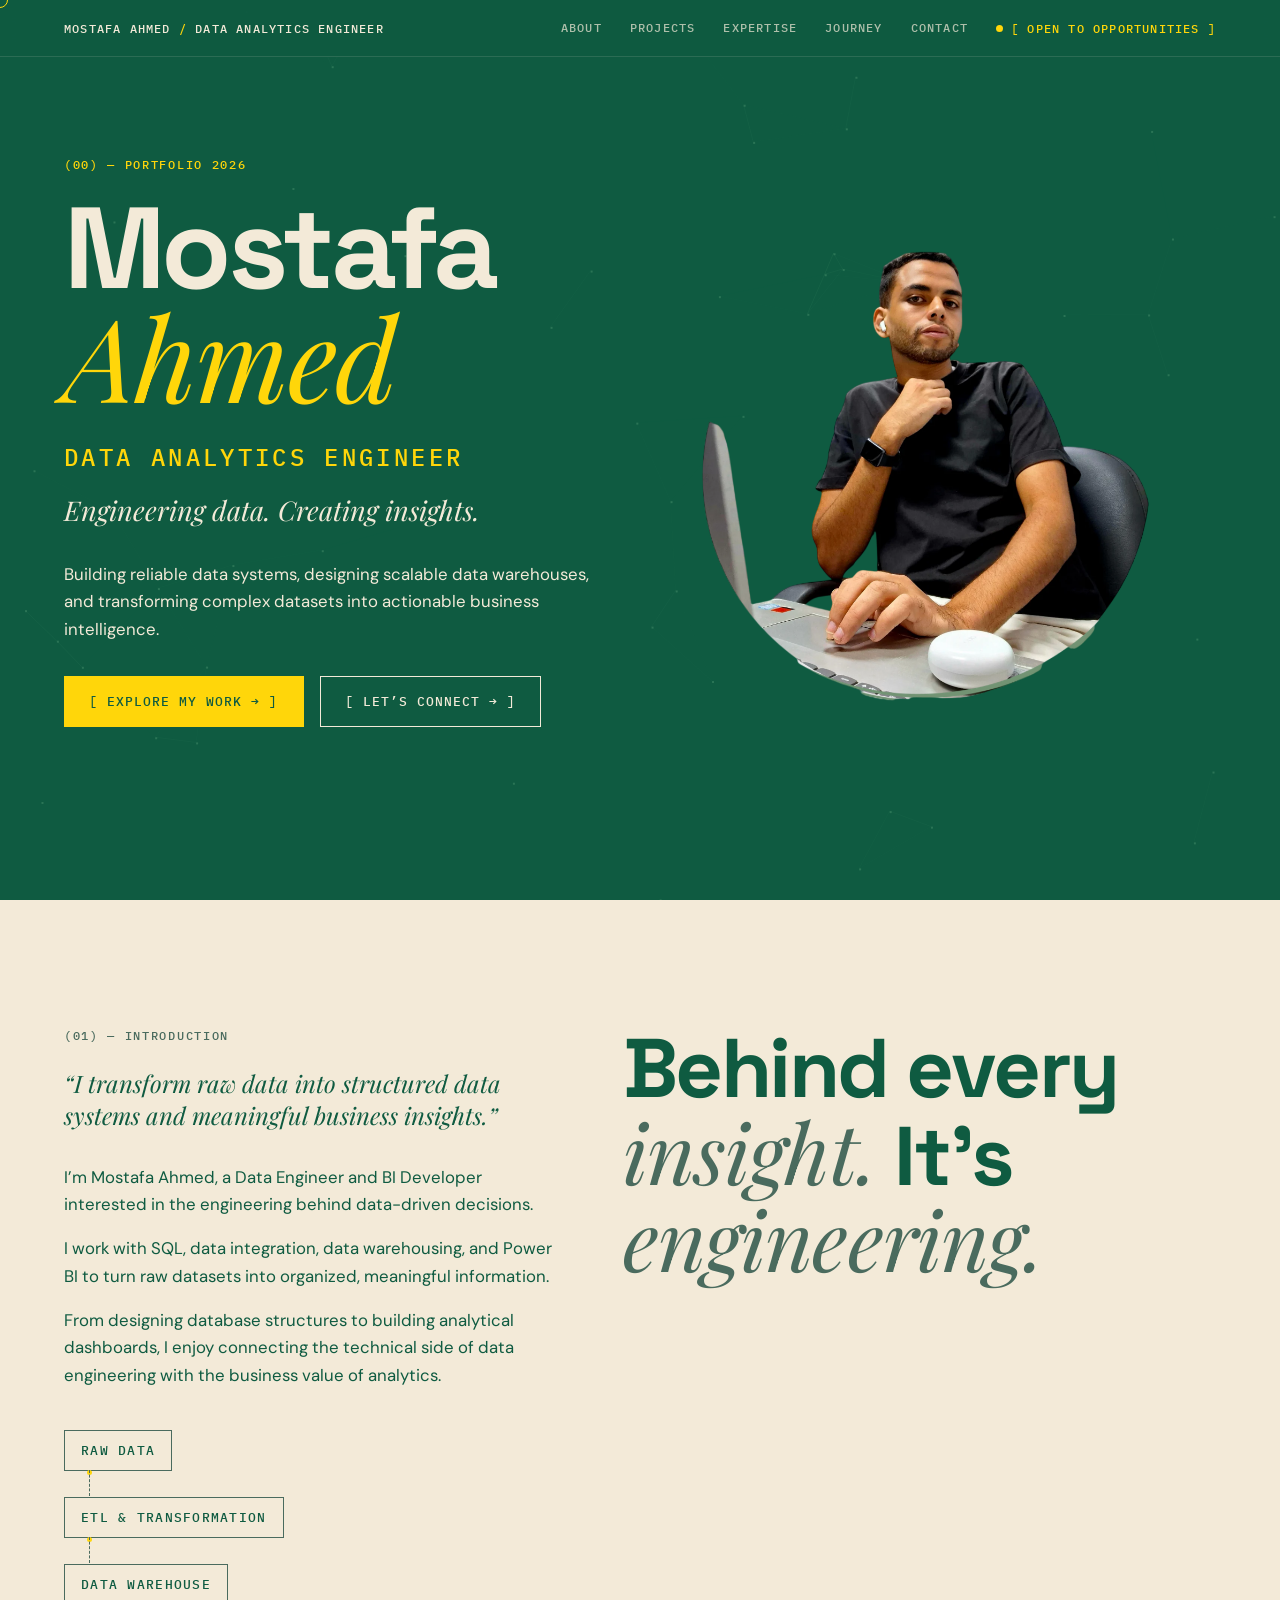
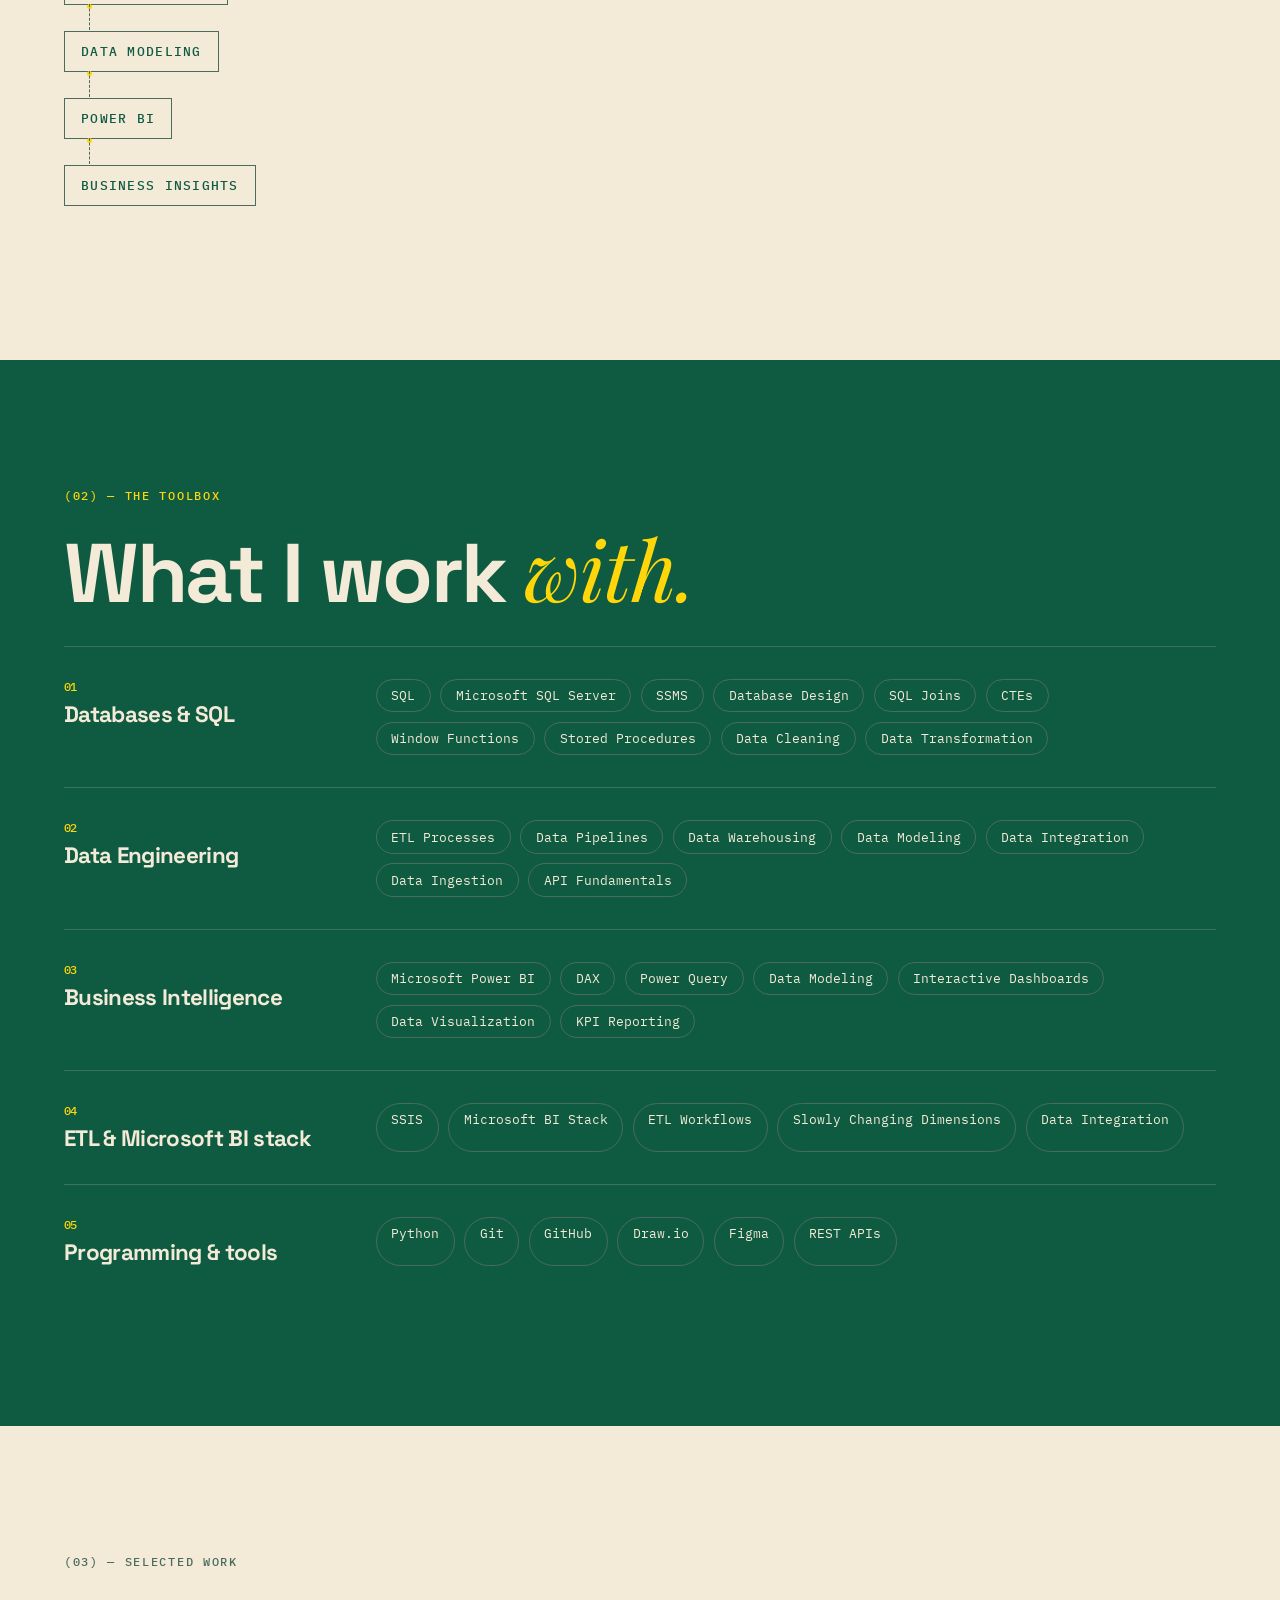
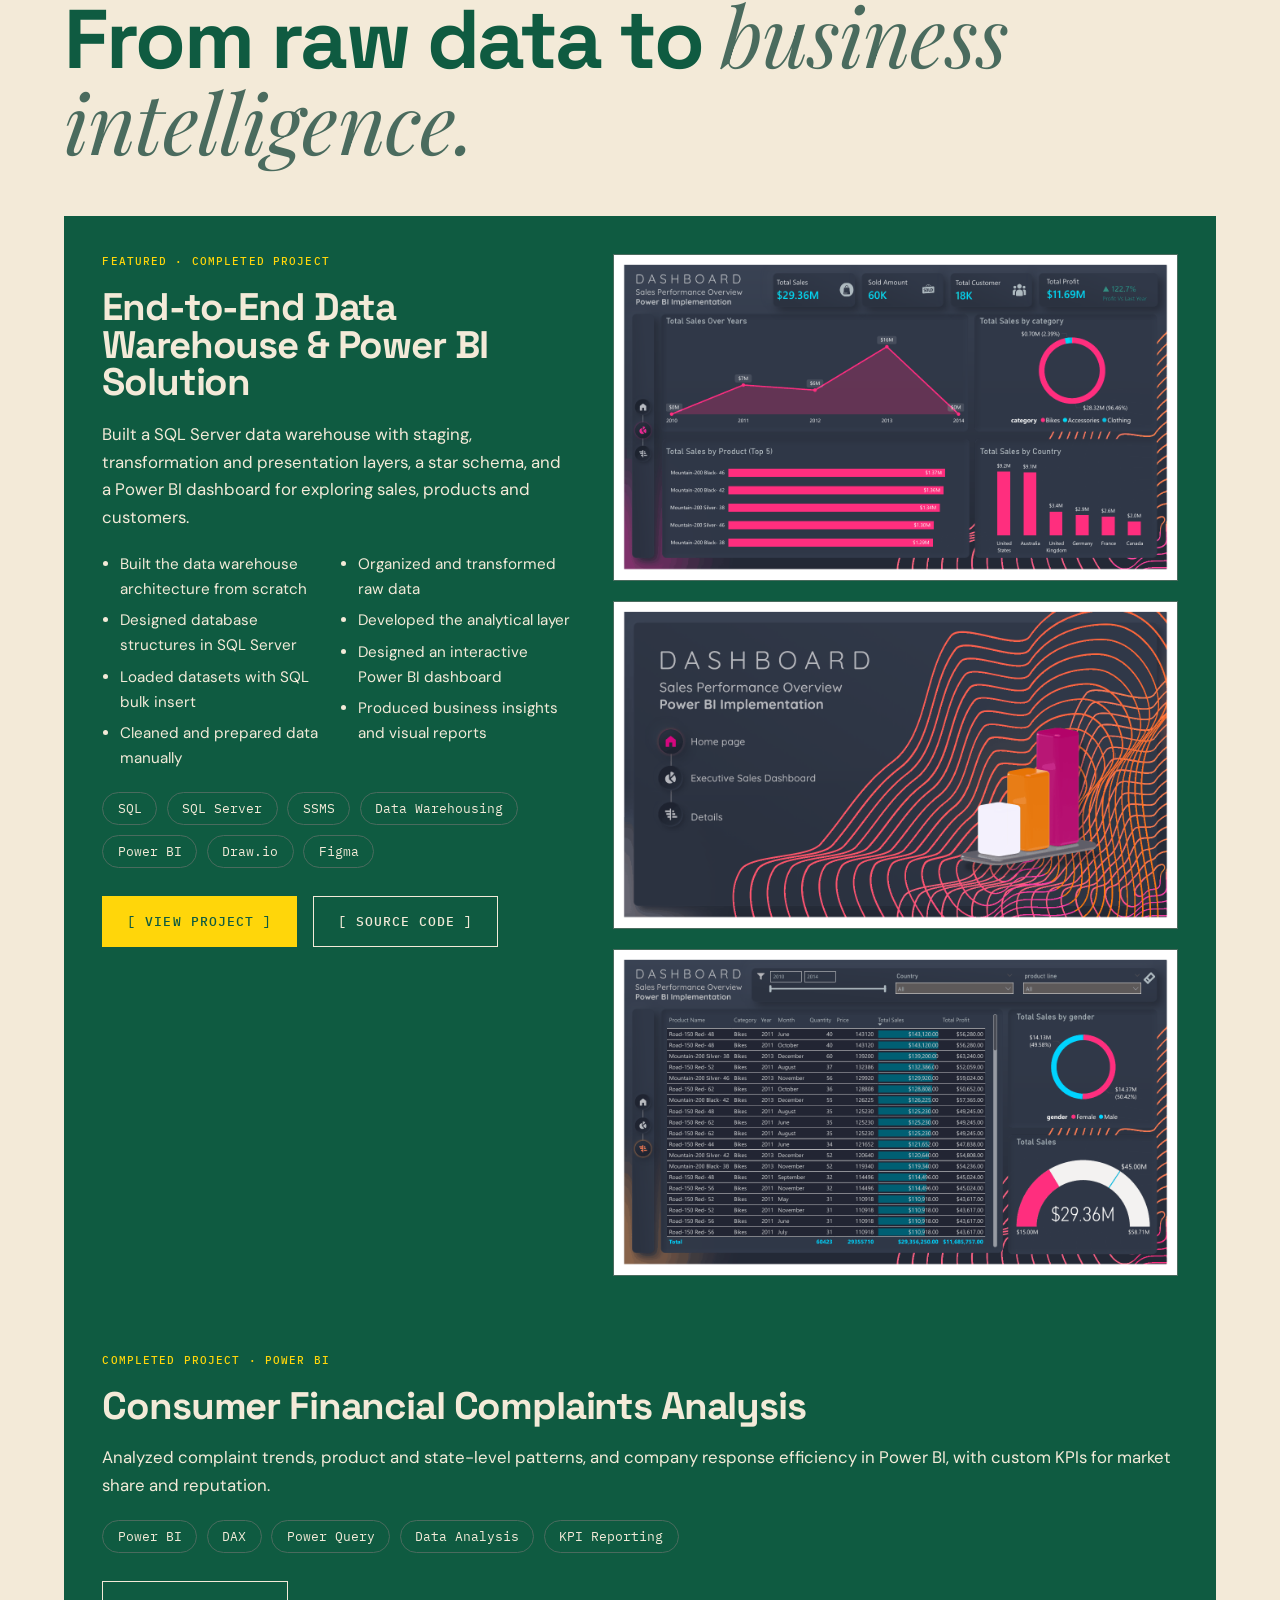
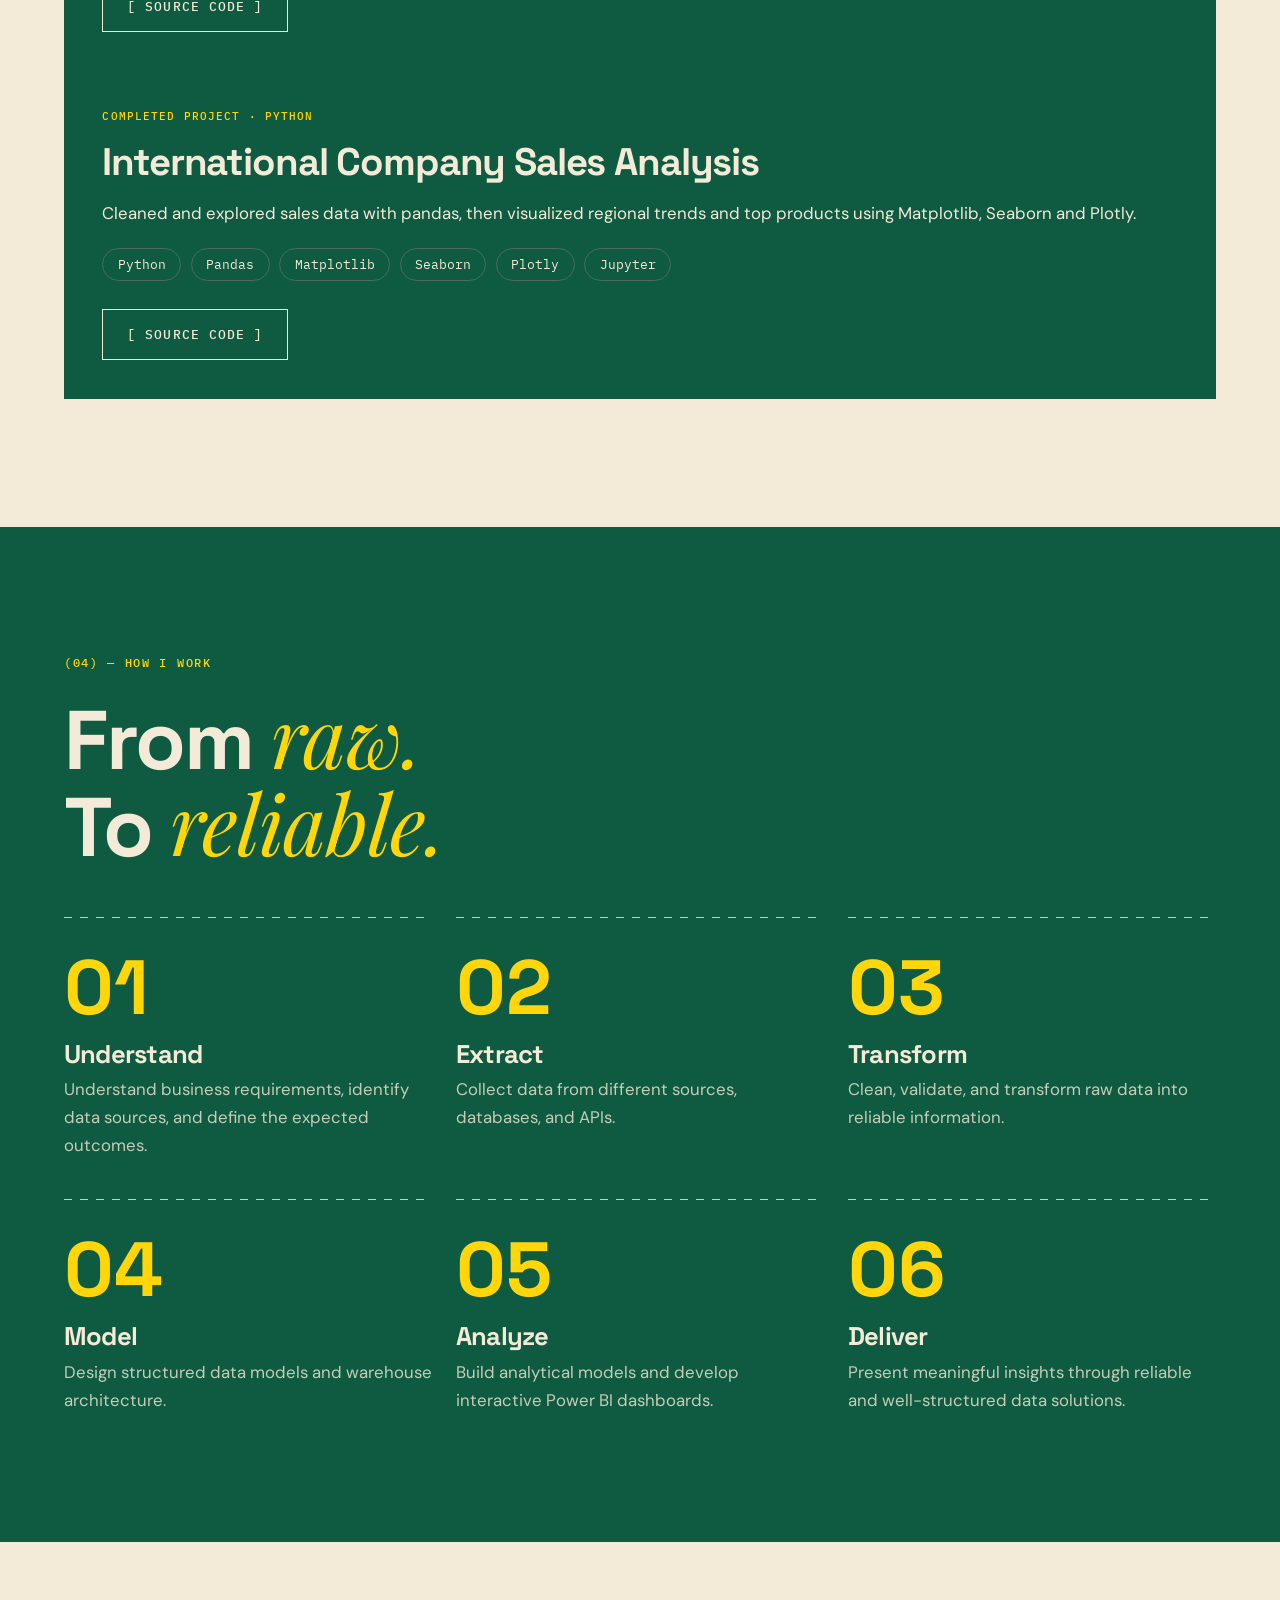
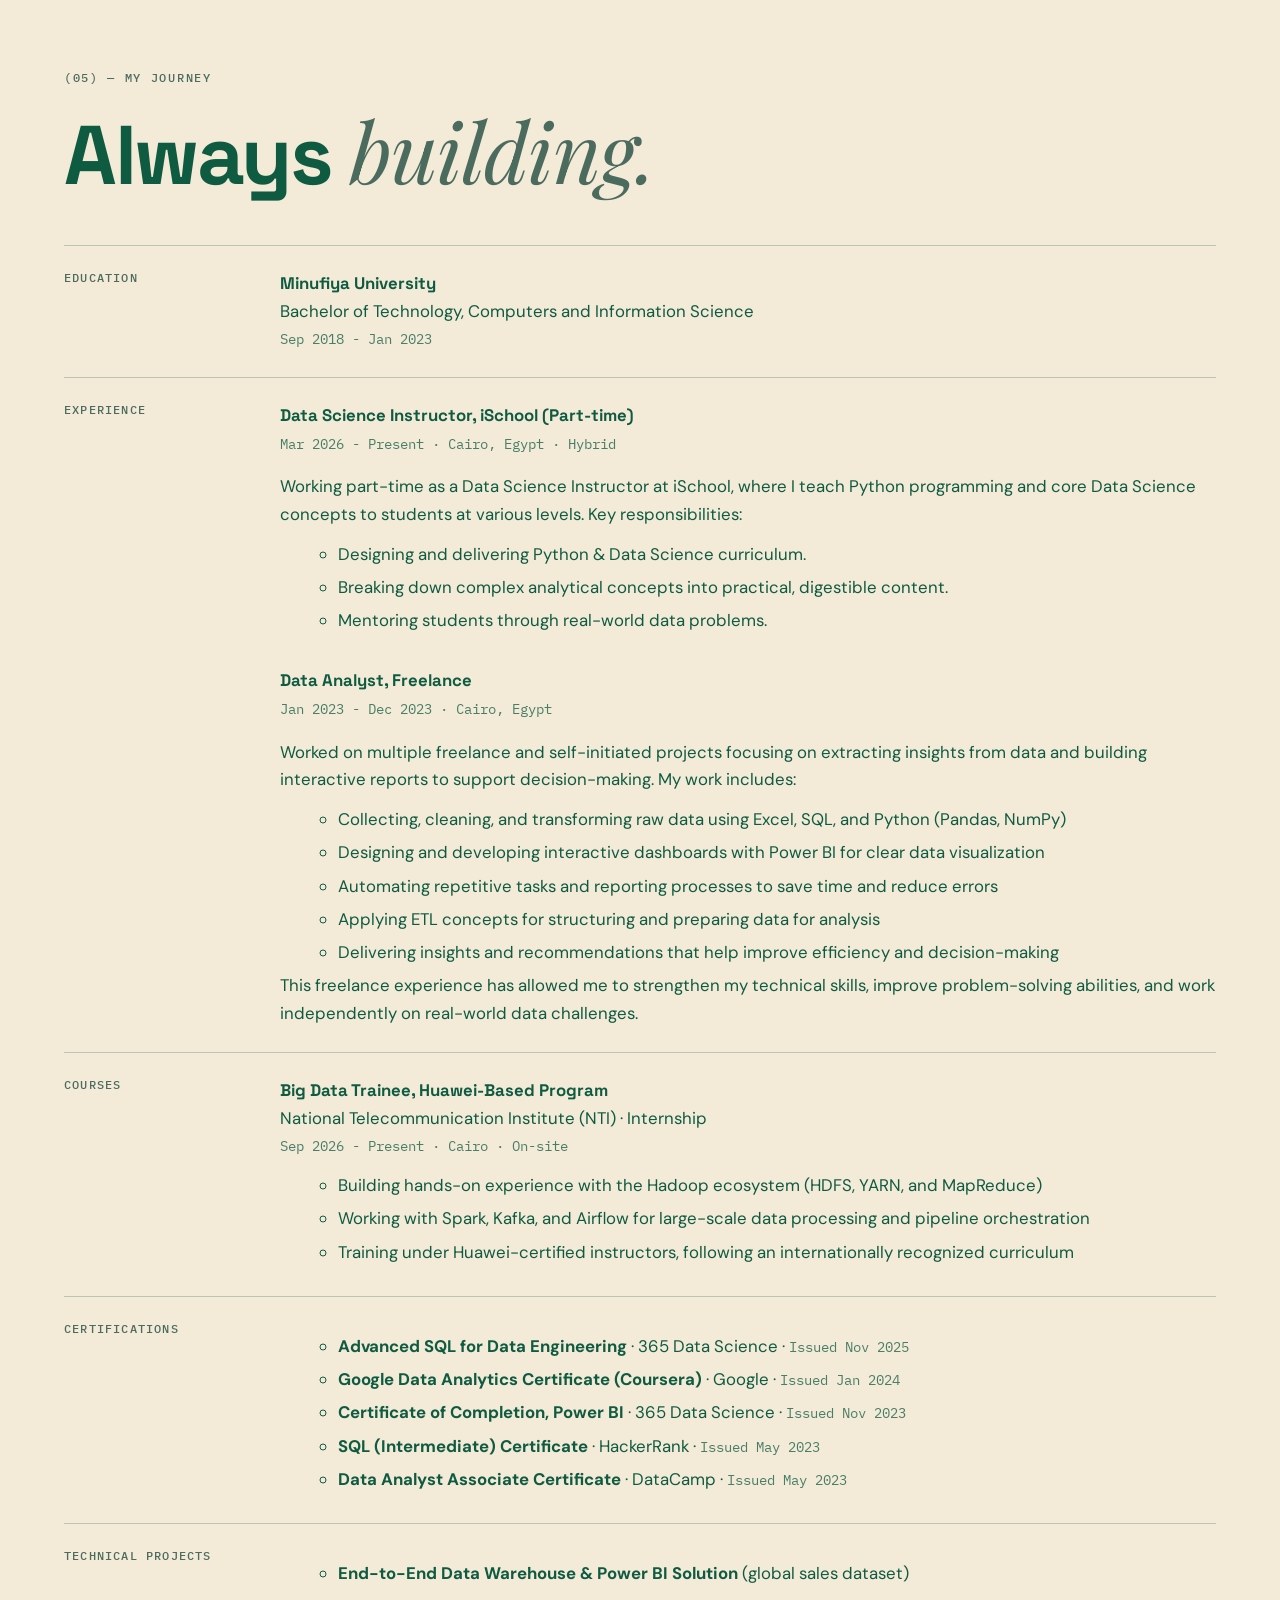
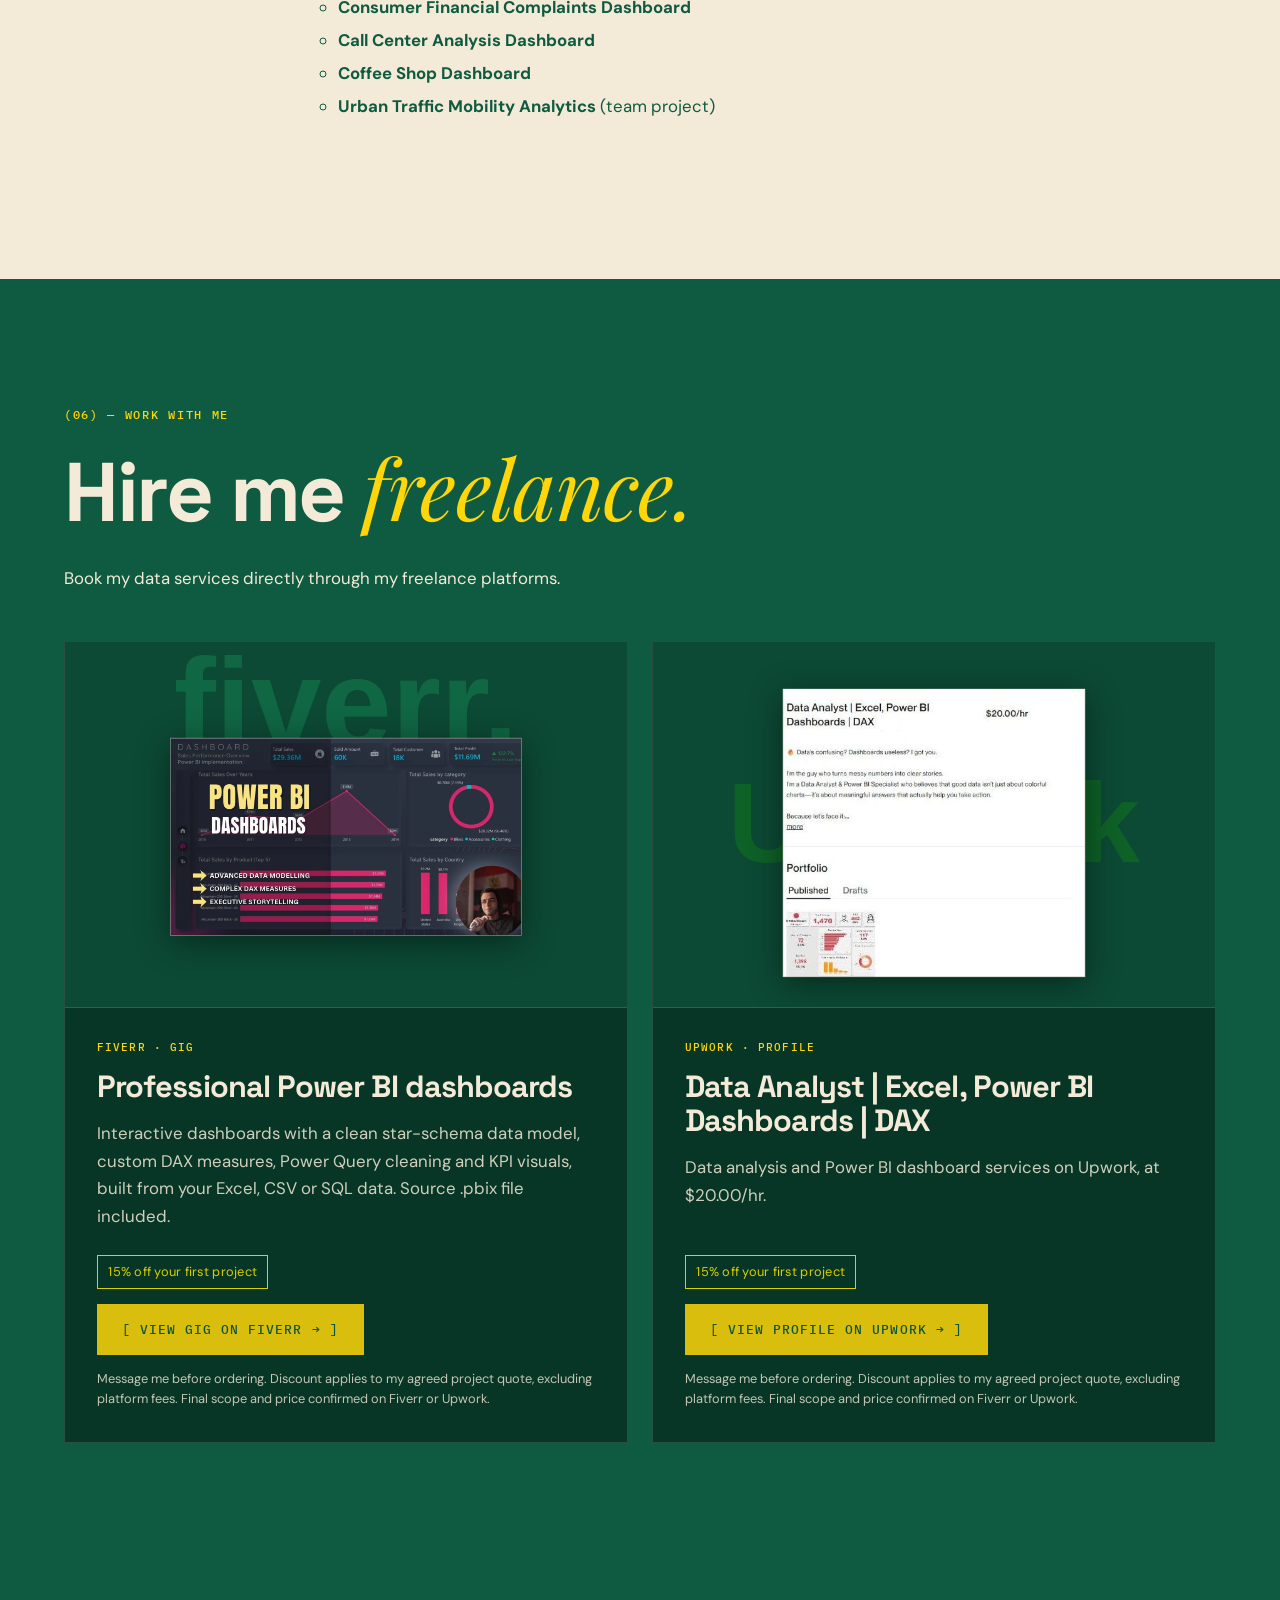
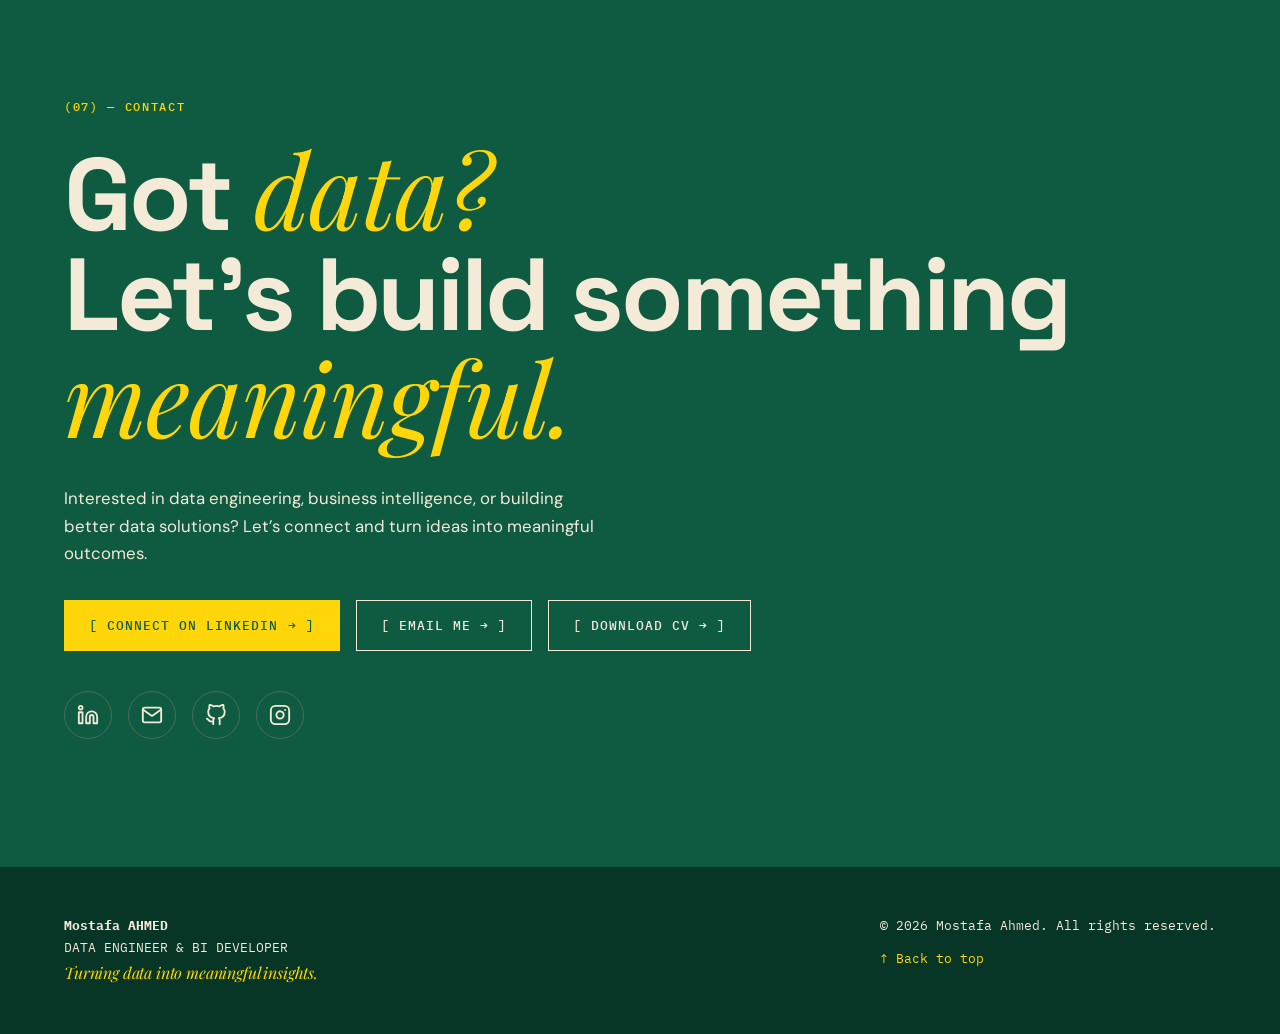
==== index.html @ a5cccf55 "Add approved first-project discount badges and terms Added offer badges and terms for Fiverr and Upw" ====
<!DOCTYPE html>
<html lang="en">
<head>
<meta charset="utf-8">
<meta name="viewport" content="width=device-width,initial-scale=1">
<title>Mostafa Ahmed — Data Engineer &amp; BI Developer</title>
<meta name="description" content="Portfolio of Mostafa Ahmed, Data Engineer and BI Developer: SQL Server, ETL, data warehousing and Power BI.">
<meta property="og:title" content="Mostafa Ahmed — Data Engineer &amp; BI Developer">
<meta property="og:description" content="Engineering data. Creating insights.">
<meta property="og:type" content="website">
<meta name="theme-color" content="#0F5B41">
<link rel="icon" href="data:image/svg+xml,%3Csvg xmlns='http://www.w3.org/2000/svg' viewBox='0 0 32 32'%3E%3Crect width='32' height='32' rx='6' fill='%230F5B41'/%3E%3Ctext x='16' y='23' font-size='20' text-anchor='middle' fill='%23FFD60A' font-family='sans-serif' font-weight='700'%3EM%3C/text%3E%3C/svg%3E">
<link rel="preconnect" href="https://fonts.googleapis.com"><link rel="preconnect" href="https://fonts.gstatic.com" crossorigin>
<link href="https://fonts.googleapis.com/css2?family=DM+Sans:wght@400;500&family=IBM+Plex+Mono:wght@400;500&family=Playfair+Display:ital@1&family=Space+Grotesk:wght@500;700&display=swap" rel="stylesheet">
<script>document.documentElement.classList.add('js')</script>
<link rel="stylesheet" href="css/style.css?v=5">
<link rel="stylesheet" href="css/responsive.css?v=4">
<style id="freelance-offer-styles">
.wbody .woffer{margin-top:auto;display:flex;flex-direction:column;align-items:flex-start;gap:.9rem;padding-top:.5rem}
.wbody .offer-badge{display:inline-block;border:1px solid var(--yellow,#d9ce00);color:var(--yellow,#d9ce00);padding:.45rem .65rem;font-size:.8rem;line-height:1.4;letter-spacing:.02em;opacity:1}
.wbody .woffer .cta{margin:0;padding:0;width:100%}
.wbody .offer-terms{font-size:.8rem;line-height:1.6;margin:0;opacity:.8}
</style>
</head>
<body>
<div id="loader" aria-hidden="true">M/A</div><div id="cur" aria-hidden="true"></div>
<header class="top">
<a class="brand" href="#hero">Mostafa Ahmed <i>/</i> Data Analytics Engineer</a>
<button id="menu" aria-expanded="false" aria-controls="nav">Menu</button>
<nav id="nav" aria-label="Main">
<a href="#about">About</a><a href="#projects">Projects</a><a href="#expertise">Expertise</a><a href="#journey">Journey</a><a href="#contact">Contact</a>
<span class="status"><b></b>[ Open to opportunities ]</span>
</nav>
</header>
<main>

<section id="hero" class="dark hero">
<canvas id="bg" aria-hidden="true"></canvas>
<div>
<span class="label">(00) — Portfolio 2026</span>
<h1><span class="l">Mostafa</span><span class="l"><em>Ahmed</em></span></h1>
<p class="role l">Data Analytics Engineer</p>
<p class="tag l">Engineering data. Creating insights.</p>
<p class="sub l">Building reliable data systems, designing scalable data warehouses, and transforming complex datasets into actionable business intelligence.</p>
<p class="cta l"><a class="btn" href="#projects">[ Explore my work → ]</a><a class="btn ghost" href="#contact">[ Let’s connect → ]</a></p>
</div>
<figure class="viz portrait"><img src="assets/Test-Photoroom.png" alt="Portrait of Mostafa Ahmed seated at his laptop, inside a green badge frame" width="1000" height="1000" fetchpriority="high"></figure>
</section>

<section id="about" class="light">
<div class="grid2">
<div class="rv">
<span class="label">(01) — Introduction</span>
<p class="lead">“I transform raw data into structured data systems and meaningful business insights.”</p>
<p>I’m Mostafa Ahmed, a Data Engineer and BI Developer interested in the engineering behind data-driven decisions.</p>
<p>I work with SQL, data integration, data warehousing, and Power BI to turn raw datasets into organized, meaningful information.</p>
<p>From designing database structures to building analytical dashboards, I enjoy connecting the technical side of data engineering with the business value of analytics.</p>
<ol class="life" aria-label="Data lifecycle"><li>Raw data</li><li>ETL &amp; transformation</li><li>Data warehouse</li><li>Data modeling</li><li>Power BI</li><li>Business insights</li></ol>
</div>
<h2 class="rv">Behind every <em>insight.</em> It’s <em>engineering.</em></h2>
</div>
</section>

<section id="expertise" class="dark">
<span class="label">(02) — The toolbox</span>
<h2 class="rv">What I work <em>with.</em></h2>
<div class="cat rv"><h3><span>01</span>Databases &amp; SQL</h3><ul class="tags"><li>SQL</li><li>Microsoft SQL Server</li><li>SSMS</li><li>Database Design</li><li>SQL Joins</li><li>CTEs</li><li>Window Functions</li><li>Stored Procedures</li><li>Data Cleaning</li><li>Data Transformation</li></ul></div>
<div class="cat rv"><h3><span>02</span>Data Engineering</h3><ul class="tags"><li>ETL Processes</li><li>Data Pipelines</li><li>Data Warehousing</li><li>Data Modeling</li><li>Data Integration</li><li>Data Ingestion</li><li>API Fundamentals</li></ul></div>
<div class="cat rv"><h3><span>03</span>Business Intelligence</h3><ul class="tags"><li>Microsoft Power BI</li><li>DAX</li><li>Power Query</li><li>Data Modeling</li><li>Interactive Dashboards</li><li>Data Visualization</li><li>KPI Reporting</li></ul></div>
<div class="cat rv"><h3><span>04</span>ETL &amp; Microsoft BI stack</h3><ul class="tags"><li>SSIS</li><li>Microsoft BI Stack</li><li>ETL Workflows</li><li>Slowly Changing Dimensions</li><li>Data Integration</li></ul></div>
<div class="cat rv"><h3><span>05</span>Programming &amp; tools</h3><ul class="tags"><li>Python</li><li>Git</li><li>GitHub</li><li>Draw.io</li><li>Figma</li><li>REST APIs</li></ul></div>
</section>

<section id="projects" class="sage">
<span class="label">(03) — Selected work</span>
<h2 class="rv">From raw data to <em>business intelligence.</em></h2>
<div class="pgrid">
<article class="card feat rv">
<div>
<span class="chip">Featured · Completed project</span>
<h3>End-to-End Data Warehouse &amp; Power BI Solution</h3>
<p>Built a SQL Server data warehouse with staging, transformation and presentation layers, a star schema, and a Power BI dashboard for exploring sales, products and customers.</p>
<ul class="hl"><li>Built the data warehouse architecture from scratch</li><li>Designed database structures in SQL Server</li><li>Loaded datasets with SQL bulk insert</li><li>Cleaned and prepared data manually</li><li>Organized and transformed raw data</li><li>Developed the analytical layer</li><li>Designed an interactive Power BI dashboard</li><li>Produced business insights and visual reports</li></ul>
<ul class="tags"><li>SQL</li><li>SQL Server</li><li>SSMS</li><li>Data Warehousing</li><li>Power BI</li><li>Draw.io</li><li>Figma</li></ul>
<p class="cta"><a class="btn" href="https://github.com/mostafaahmed-20/sql-data-warehouse-project/raw/main/Power%20Bi%20Dashboard/Sales_Performance_Dashboard.pdf" target="_blank" rel="noopener">[ View project ]</a><a class="btn ghost" href="https://github.com/mostafaahmed-20/sql-data-warehouse-project" target="_blank" rel="noopener">[ Source code ]</a></p>
</div>
<div class="mosaic">
<img class="shot wide" src="assets/images/sales-dashboard-executive.svg" alt="Executive sales dashboard in Power BI">
<img class="shot" src="assets/images/sales-dashboard-home.svg" alt="Dashboard home page">
<img class="shot" src="assets/images/sales-dashboard-details.svg" alt="Product-level details view with year, country and product-line filters">
</div>
</div>
</article>
<article class="card p2 rv">
<span class="chip">Completed project · Power BI</span>
<h3>Consumer Financial Complaints Analysis</h3>
<p>Analyzed complaint trends, product and state-level patterns, and company response efficiency in Power BI, with custom KPIs for market share and reputation.</p>
<ul class="tags"><li>Power BI</li><li>DAX</li><li>Power Query</li><li>Data Analysis</li><li>KPI Reporting</li></ul>
<p class="cta"><a class="btn ghost" href="https://github.com/mostafaahmed-20/Consumer_Financial_Complaints_Dashboard" target="_blank" rel="noopener">[ Source code ]</a></p>
</article>
<article class="card p3 rv">
<span class="chip">Completed project · Python</span>
<h3>International Company Sales Analysis</h3>
<p>Cleaned and explored sales data with pandas, then visualized regional trends and top products using Matplotlib, Seaborn and Plotly.</p>
<ul class="tags"><li>Python</li><li>Pandas</li><li>Matplotlib</li><li>Seaborn</li><li>Plotly</li><li>Jupyter</li></ul>
<p class="cta"><a class="btn ghost" href="https://github.com/mostafaahmed-20/International-Company-Sales-Analysis" target="_blank" rel="noopener">[ Source code ]</a></p>
</article>
</div>
</section>

<section id="process" class="dark">
<span class="label">(04) — How I work</span>
<h2 class="rv">From <em>raw.</em><br>To <em>reliable.</em></h2>
<ol class="steps">
<li class="rv"><span class="n">01</span><h3>Understand</h3><p>Understand business requirements, identify data sources, and define the expected outcomes.</p></li>
<li class="rv"><span class="n">02</span><h3>Extract</h3><p>Collect data from different sources, databases, and APIs.</p></li>
<li class="rv"><span class="n">03</span><h3>Transform</h3><p>Clean, validate, and transform raw data into reliable information.</p></li>
<li class="rv"><span class="n">04</span><h3>Model</h3><p>Design structured data models and warehouse architecture.</p></li>
<li class="rv"><span class="n">05</span><h3>Analyze</h3><p>Build analytical models and develop interactive Power BI dashboards.</p></li>
<li class="rv"><span class="n">06</span><h3>Deliver</h3><p>Present meaningful insights through reliable and well-structured data solutions.</p></li>
</ol>
</section>

<section id="journey" class="light">
<span class="label">(05) — My journey</span>
<h2 class="rv">Always <em>building.</em></h2>
<ul class="tl">
<li class="rv"><b>Education</b><div class="entry">
<p><strong>Minufiya University</strong><br>Bachelor of Technology, Computers and Information Science<br><span class="todo">Sep 2018 - Jan 2023</span></p>
</div></li>
<li class="rv"><b>Experience</b><div>
<div class="entry">
<p><strong>Data Science Instructor, iSchool (Part-time)</strong><br><span class="todo">Mar 2026 - Present · Cairo, Egypt · Hybrid</span></p>
<p>Working part-time as a Data Science Instructor at iSchool, where I teach Python programming and core Data Science concepts to students at various levels. Key responsibilities:</p>
<ul>
<li>Designing and delivering Python &amp; Data Science curriculum.</li>
<li>Breaking down complex analytical concepts into practical, digestible content.</li>
<li>Mentoring students through real-world data problems.</li>
</ul>
</div>
<div class="entry">
<p><strong>Data Analyst, Freelance</strong><br><span class="todo">Jan 2023 - Dec 2023 · Cairo, Egypt</span></p>
<p>Worked on multiple freelance and self-initiated projects focusing on extracting insights from data and building interactive reports to support decision-making. My work includes:</p>
<ul>
<li>Collecting, cleaning, and transforming raw data using Excel, SQL, and Python (Pandas, NumPy)</li>
<li>Designing and developing interactive dashboards with Power BI for clear data visualization</li>
<li>Automating repetitive tasks and reporting processes to save time and reduce errors</li>
<li>Applying ETL concepts for structuring and preparing data for analysis</li>
<li>Delivering insights and recommendations that help improve efficiency and decision-making</li>
</ul>
<p>This freelance experience has allowed me to strengthen my technical skills, improve problem-solving abilities, and work independently on real-world data challenges.</p>
</div>
</div></li>
<li class="rv"><b>Courses</b><div class="entry">
<p><strong>Big Data Trainee, Huawei-Based Program</strong><br>National Telecommunication Institute (NTI) · Internship<br><span class="todo">Sep 2026 - Present · Cairo · On-site</span></p>
<ul>
<li>Building hands-on experience with the Hadoop ecosystem (HDFS, YARN, and MapReduce)</li>
<li>Working with Spark, Kafka, and Airflow for large-scale data processing and pipeline orchestration</li>
<li>Training under Huawei-certified instructors, following an internationally recognized curriculum</li>
</ul>
</div></li>
<li class="rv"><b>Certifications</b><div class="entry">
<ul>
<li><strong>Advanced SQL for Data Engineering</strong> · 365 Data Science · <span class="todo">Issued Nov 2025</span></li>
<li><strong>Google Data Analytics Certificate (Coursera)</strong> · Google · <span class="todo">Issued Jan 2024</span></li>
<li><strong>Certificate of Completion, Power BI</strong> · 365 Data Science · <span class="todo">Issued Nov 2023</span></li>
<li><strong>SQL (Intermediate) Certificate</strong> · HackerRank · <span class="todo">Issued May 2023</span></li>
<li><strong>Data Analyst Associate Certificate</strong> · DataCamp · <span class="todo">Issued May 2023</span></li>
</ul>
</div></li>
<li class="rv"><b>Technical projects</b><div class="entry">
<ul>
<li><a href="https://github.com/mostafaahmed-20/sql-data-warehouse-project" target="_blank" rel="noopener"><strong>End-to-End Data Warehouse &amp; Power BI Solution</strong></a> (global sales dataset)</li>
<li><a href="https://github.com/mostafaahmed-20/Consumer_Financial_Complaints_Dashboard" target="_blank" rel="noopener"><strong>Consumer Financial Complaints Dashboard</strong></a></li>
<li><a href="https://github.com/mostafaahmed-20/Call_Center_Analysis_Dashboard" target="_blank" rel="noopener"><strong>Call Center Analysis Dashboard</strong></a></li>
<li><a href="https://github.com/mostafaahmed-20/Coffee_shop_dashboard" target="_blank" rel="noopener"><strong>Coffee Shop Dashboard</strong></a></li>
<li><a href="https://github.com/ziad375/urban-traffic-mobility-analytics" target="_blank" rel="noopener"><strong>Urban Traffic Mobility Analytics</strong></a> (team project)</li>
</ul>
</div></li>
</ul>
</section>

<section id="focus" class="dark">
<span class="label">(06) — Work with me</span>
<h2 class="rv">Hire me <em>freelance.</em></h2>
<p class="sub rv">Book my data services directly through my freelance platforms.</p>
<div class="wgrid">
<article class="wcard rv">
<img class="wthumb" src="assets/images/fiverr-card.svg" alt="Preview of Mostafa's Power BI dashboard gig on Fiverr" width="800" height="520" loading="lazy">
<div class="wbody">
<span class="chip">Fiverr · Gig</span>
<h3>Professional Power BI dashboards</h3>
<p>Interactive dashboards with a clean star-schema data model, custom DAX measures, Power Query cleaning and KPI visuals, built from your Excel, CSV or SQL data. Source .pbix file included.</p>
<div class="woffer">
<span class="offer-badge">15% off your first project</span>
<p class="cta"><a class="btn" href="https://www.fiverr.com/mostafaahmed_20/be-your-data-analyst-visualiser-power-bi-developer-kpi-business-analyst" target="_blank" rel="noopener">[ View gig on Fiverr &rarr; ]</a></p>
<p class="offer-terms">Message me before ordering. Discount applies to my agreed project quote, excluding platform fees. Final scope and price confirmed on Fiverr or Upwork.</p>
</div>
</div>
</article>
<article class="wcard rv">
<img class="wthumb" src="assets/images/upwork-card.svg" alt="Preview of Mostafa's Upwork profile: Data Analyst, Excel, Power BI Dashboards, DAX" width="800" height="560" loading="lazy">
<div class="wbody">
<span class="chip">Upwork · Profile</span>
<h3>Data Analyst | Excel, Power BI Dashboards | DAX</h3>
<p>Data analysis and Power BI dashboard services on Upwork, at $20.00/hr.</p>
<div class="woffer">
<span class="offer-badge">15% off your first project</span>
<p class="cta"><a class="btn" href="https://www.upwork.com/freelancers/~01f6e7537eb96df17a" target="_blank" rel="noopener">[ View profile on Upwork &rarr; ]</a></p>
<p class="offer-terms">Message me before ordering. Discount applies to my agreed project quote, excluding platform fees. Final scope and price confirmed on Fiverr or Upwork.</p>
</div>
</div>
</article>
</div>
</section>

<section id="contact" class="dark contact">
<span class="label">(07) — Contact</span>
<h2 class="rv">Got <em>data?</em><br>Let’s build something <em>meaningful.</em></h2>
<p class="sub rv">Interested in data engineering, business intelligence, or building better data solutions? Let’s connect and turn ideas into meaningful outcomes.</p>
<p class="cta rv">
<a class="btn" href="https://www.linkedin.com/in/mostafa-ahmed20/" target="_blank" rel="noopener">[ Connect on LinkedIn → ]</a>
<a class="btn ghost" href="mailto:YOUR_EMAIL@example.com">[ Email me → ]</a>
<a class="btn ghost" href="assets/Data Engineer resume - Mostafa Ahmed" download>[ Download CV → ]</a></p>
<ul class="socials rv"><li><a href="https://www.linkedin.com/in/mostafa-ahmed20/" target="_blank" rel="noopener" aria-label="LinkedIn: linkedin.com/in/mostafa-ahmed20"><svg xmlns="http://www.w3.org/2000/svg" width="24" height="24" viewBox="0 0 24 24" fill="none" stroke="currentColor" stroke-width="2" stroke-linecap="round" stroke-linejoin="round" class="feather feather-linkedin"><path d="M16 8a6 6 0 0 1 6 6v7h-4v-7a2 2 0 0 0-2-2 2 2 0 0 0-2 2v7h-4v-7a6 6 0 0 1 6-6z"></path><rect x="2" y="9" width="4" height="12"></rect><circle cx="4" cy="4" r="2"></circle></svg></a></li><li><a href="mailto:mostafaworkmail9@gmail.com" aria-label="Email: mostafaworkmail9@gmail.com"><svg xmlns="http://www.w3.org/2000/svg" width="24" height="24" viewBox="0 0 24 24" fill="none" stroke="currentColor" stroke-width="2" stroke-linecap="round" stroke-linejoin="round" class="feather feather-mail"><path d="M4 4h16c1.1 0 2 .9 2 2v12c0 1.1-.9 2-2 2H4c-1.1 0-2-.9-2-2V6c0-1.1.9-2 2-2z"></path><polyline points="22,6 12,13 2,6"></polyline></svg></a></li><li><a href="https://github.com/mostafaahmed-20" target="_blank" rel="noopener" aria-label="GitHub: github.com/mostafaahmed-20"><svg xmlns="http://www.w3.org/2000/svg" width="24" height="24" viewBox="0 0 24 24" fill="none" stroke="currentColor" stroke-width="2" stroke-linecap="round" stroke-linejoin="round" class="feather feather-github"><path d="M9 19c-5 1.5-5-2.5-7-3m14 6v-3.87a3.37 3.37 0 0 0-.94-2.61c3.14-.35 6.44-1.54 6.44-7A5.44 5.44 0 0 0 20 4.77 5.07 5.07 0 0 0 19.91 1S18.73.65 16 2.48a13.38 13.38 0 0 0-7 0C6.27.65 5.09 1 5.09 1A5.07 5.07 0 0 0 5 4.77a5.44 5.44 0 0 0-1.5 3.78c0 5.42 3.3 6.61 6.44 7A3.37 3.37 0 0 0 9 18.13V22"></path></svg></a></li><li><a href="https://www.instagram.com/moostafa.ahmeed/" target="_blank" rel="noopener" aria-label="Instagram: instagram.com/moostafa.ahmeed"><svg xmlns="http://www.w3.org/2000/svg" width="24" height="24" viewBox="0 0 24 24" fill="none" stroke="currentColor" stroke-width="2" stroke-linecap="round" stroke-linejoin="round" class="feather feather-instagram"><rect x="2" y="2" width="20" height="20" rx="5" ry="5"></rect><path d="M16 11.37A4 4 0 1 1 12.63 8 4 4 0 0 1 16 11.37z"></path><line x1="17.5" y1="6.5" x2="17.51" y2="6.5"></line></svg></a></li></ul>
</section>
</main>
<footer>
<div><strong>Mostafa AHMED</strong><br>DATA ENGINEER &amp; BI DEVELOPER<br><em>Turning data into meaningful insights.</em></div>
<div></div>
<div>© 2026 Mostafa Ahmed. All rights reserved.<br><button id="top">↑ Back to top</button></div>
</footer>
<script src="js/main.js"></script>
<script src="js/animations.js"></script>
</body>
</html>
---- css/style.css ----
:root{--ash:#F3EAD8;--sage:#F3EAD8;--sea:#FFD60A;--granite:#4A6B5E;--char:#0F5B41;--surf:#0C4A35;--off:#F3EAD8;--black:#083626;--sans:'Space Grotesk',system-ui,sans-serif;--body:'DM Sans',system-ui,sans-serif;--serif:'Playfair Display',Georgia,serif;--mono:'IBM Plex Mono',ui-monospace,monospace;--pad:clamp(1.25rem,5vw,5rem)}
*{box-sizing:border-box;margin:0}
html{scroll-behavior:smooth;scroll-padding-top:4rem}
body{font:400 1.05rem/1.65 var(--body);background:var(--char);color:var(--off);overflow-x:hidden}
a{color:inherit;text-decoration:none}
:focus-visible{outline:2px solid var(--sea);outline-offset:3px}
section{padding:clamp(4.5rem,10vw,9rem) var(--pad);position:relative}
.dark{background:var(--char);color:var(--off)}.light{background:var(--ash);color:var(--char)}.sage{background:var(--sage);color:var(--char)}
h1,h2,h3{font-family:var(--sans);font-weight:700;line-height:.98;letter-spacing:-.03em}
h2{font-size:clamp(2.4rem,6.5vw,6rem);margin-bottom:2rem}
em{font-family:var(--serif);font-weight:400;letter-spacing:-.01em;color:var(--sea)}
.light em,.sage em{color:var(--granite)}
.label{display:block;font:500 .75rem var(--mono);letter-spacing:.14em;text-transform:uppercase;margin-bottom:1.5rem;color:var(--sea)}
.light .label,.sage .label{color:var(--granite)}
p+p{margin-top:1rem}
.top{position:fixed;inset:0 0 auto;z-index:50;display:flex;justify-content:space-between;align-items:center;padding:1rem var(--pad);background:rgba(15,91,65,.82);backdrop-filter:blur(10px);border-bottom:1px solid rgba(243,234,216,.12);font:500 .75rem var(--mono);letter-spacing:.1em;text-transform:uppercase;color:var(--off)}
.brand i{color:var(--sea);font-style:normal}
#nav{display:flex;gap:1.75rem;align-items:center}
#nav a{opacity:.7;padding:.25rem 0;border-bottom:1px solid transparent;transition:.3s}
#nav a:hover,#nav a.on{opacity:1;border-color:var(--sea)}
.status{color:var(--sea);display:flex;gap:.5rem;align-items:center}
.status b{width:7px;height:7px;border-radius:50%;background:var(--sea);animation:pulse 2s infinite}
@keyframes pulse{50%{opacity:.3}}
#menu{display:none}
.btn{display:inline-block;font:500 .8rem var(--mono);letter-spacing:.08em;text-transform:uppercase;padding:1rem 1.5rem;min-height:44px;background:var(--sea);color:var(--char);border:1px solid var(--sea);transition:.3s}
.btn:hover{transform:translateY(-2px);background:var(--off);border-color:var(--off)}
.btn.ghost{background:transparent;color:inherit;border-color:currentColor}
.btn.ghost:hover{background:var(--sea);color:var(--char);border-color:var(--sea)}
.cta{display:flex;flex-wrap:wrap;gap:1rem;margin-top:2rem}
.sub{max-width:34rem;margin-top:2rem;opacity:.8}
.hero{min-height:100svh;display:grid;grid-template-columns:1fr 1.1fr;gap:3rem;align-items:center;padding-top:7rem;overflow:hidden}
.hero>div,.hero>figure{position:relative}
#bg{position:absolute;inset:0;width:100%;height:100%;opacity:.6}
.hero h1{font-size:clamp(2.8rem,7vw,7.5rem);line-height:.95;letter-spacing:-.04em}
.l{display:block}
.js .l{opacity:0;transform:translateY(40px);transition:opacity .9s,transform .9s}
.ready .l{opacity:1;transform:none}
.l:nth-child(2){transition-delay:.12s}.l:nth-child(3){transition-delay:.24s}.l:nth-child(4){transition-delay:.36s}
.hero .sub.l{transition-delay:.5s}.hero .cta.l{transition-delay:.65s;display:flex}
.viz{max-width:30rem;width:100%;justify-self:center}
#loader{display:none}
.js #loader{display:grid;place-items:center;position:fixed;inset:0;z-index:100;background:var(--black);color:var(--sea);font:700 2rem var(--sans);transition:opacity .6s,visibility .6s}
.ready #loader{opacity:0;visibility:hidden}
#cur{display:none}
@media(pointer:fine){.js #cur{display:block;position:fixed;top:-8px;left:-8px;width:16px;height:16px;border:1px solid var(--sea);border-radius:50%;pointer-events:none;z-index:90;transition:transform .08s}}
.grid2{display:grid;grid-template-columns:1fr 1.2fr;gap:4rem;align-items:start}
.lead{font:400 1.5rem/1.35 var(--serif);font-style:italic;margin-bottom:2rem}
.life{list-style:none;padding:0;margin-top:2.5rem}
.life li{font:500 .8rem var(--mono);letter-spacing:.1em;text-transform:uppercase;padding:.7rem 1rem;border:1px solid var(--granite);position:relative;margin-bottom:1.6rem;width:max-content;max-width:100%;transition:.3s}
.life li:hover{background:var(--granite);color:var(--off)}
.life li:not(:last-child)::after{content:"";position:absolute;left:1.5rem;top:100%;height:1.6rem;border-left:1px dashed var(--granite)}
.life li:not(:last-child)::before{content:"";position:absolute;left:calc(1.5rem - 2px);top:100%;width:5px;height:5px;border-radius:50%;background:var(--sea);animation:drop 1.8s linear infinite}
@keyframes drop{from{transform:translateY(0);opacity:1}to{transform:translateY(1.6rem);opacity:0}}
.cat{display:grid;grid-template-columns:1fr 3fr;gap:2rem;padding:2rem 0;border-top:1px solid rgba(243,234,216,.18)}
.cat h3{font-size:1.4rem;line-height:1.15}
.cat h3 span{display:block;font:500 .75rem var(--mono);color:var(--sea);margin-bottom:.5rem}
.tags{list-style:none;padding:0;display:flex;flex-wrap:wrap;gap:.6rem}
.tags li{font:400 .8rem var(--mono);padding:.45rem .9rem;border:1px solid var(--granite);border-radius:99px;transition:.25s}
.tags li:hover{background:var(--sea);color:var(--char);border-color:var(--sea);transform:translateY(-3px)}
.pgrid{display:grid;grid-template-columns:repeat(12,1fr);gap:1.5rem;margin-top:3rem}
.card{background:var(--char);color:var(--off);padding:clamp(1.25rem,3vw,2.5rem);display:flex;flex-direction:column;gap:1.25rem;overflow:hidden;transition:transform .4s}
.card:hover{transform:translateY(-6px)}
.card h3{font-size:clamp(1.6rem,3vw,2.6rem)}
.feat{grid-column:1/-1;display:grid;grid-template-columns:1fr 1.2fr;gap:2.5rem}
.feat>div{display:flex;flex-direction:column;gap:1.25rem}
.p2{grid-column:span 7}.p3{grid-column:span 5}
.chip{font:500 .7rem var(--mono);letter-spacing:.1em;text-transform:uppercase;color:var(--sea)}
.hl{columns:2;gap:1.5rem;padding-left:1.1rem;font-size:.95rem}
.hl li{margin-bottom:.4rem;break-inside:avoid}
.card .cta{margin-top:.5rem}
.mosaic{display:grid;grid-template-columns:1fr 1fr;gap:.75rem;align-content:start}
.ph{min-height:9rem;display:grid;place-items:center;text-align:center;padding:1rem;font:.7rem/1.5 var(--mono);letter-spacing:.08em;text-transform:uppercase;color:var(--ash);border:1px dashed var(--sea);background:repeating-linear-gradient(45deg,var(--surf) 0 10px,#0C4A35 10px 20px);transition:transform .6s}
.big{grid-column:1/-1;min-height:14rem}
.card:hover .ph{transform:scale(1.03)}
.shot{display:block;width:100%;height:auto;border:1px solid var(--granite);transition:transform .6s}
.shot.wide{grid-column:1/-1}
.card:hover .shot{transform:scale(1.03)}
.steps{list-style:none;padding:0;display:grid;grid-template-columns:repeat(3,1fr);gap:2.5rem 1.5rem;margin-top:3rem}
.steps li{position:relative;padding-top:2rem}
.steps li::before{content:"";position:absolute;top:0;left:0;right:0;height:1px;background:linear-gradient(90deg,var(--sea) 50%,transparent 50%) 0 0/16px 1px;animation:run 1.2s linear infinite}
@keyframes run{to{background-position:16px 0}}
.n{display:block;font:700 clamp(3rem,6vw,5rem)/1 var(--sans);color:var(--sea);margin-bottom:1rem}
.steps h3{font-size:1.6rem;margin-bottom:.6rem}.steps p{opacity:.8;max-width:26rem}
.tl{list-style:none;padding:0;margin-top:3rem}
.tl>li{display:grid;grid-template-columns:12rem 1fr;gap:1.5rem;padding:1.5rem 0;border-top:1px solid rgba(15,91,65,.25)}
.tl b{font:500 .75rem var(--mono);letter-spacing:.1em;text-transform:uppercase;color:var(--granite)}
.todo{font:.85rem var(--mono);opacity:.75}
.fgrid{display:grid;grid-template-columns:repeat(auto-fit,minmax(15rem,1fr));gap:1px;background:var(--granite);border:1px solid var(--granite);margin-top:3rem}
.fgrid div{background:var(--char);padding:1.5rem;font:500 1.15rem var(--sans)}
.fgrid small{display:flex;gap:.5rem;align-items:center;font:.7rem var(--mono);letter-spacing:.1em;text-transform:uppercase;color:var(--sea);margin-bottom:1rem}
.fgrid small::before{content:"";width:6px;height:6px;border-radius:50%;background:var(--sea);animation:pulse 2s infinite}
.socials{list-style:none;display:flex;gap:1rem;margin-top:2.5rem;padding:0;flex-wrap:wrap}
.socials a{display:grid;place-items:center;width:48px;height:48px;border:1px solid var(--granite);border-radius:50%;color:var(--off);transition:.25s}
.socials a:hover{background:var(--sea);border-color:var(--sea);color:var(--char);transform:translateY(-3px)}
.socials svg{width:22px;height:22px}
.contact h2{font-size:clamp(2.6rem,8vw,7.5rem)}
.meta{display:grid;grid-template-columns:8rem 1fr;gap:.6rem 1rem;margin-top:3rem;font:.85rem var(--mono)}
.meta dt{color:var(--sea);text-transform:uppercase;letter-spacing:.1em}
.meta a{border-bottom:1px solid var(--sea)}
footer{background:var(--black);color:var(--off);padding:3rem var(--pad);display:flex;justify-content:space-between;flex-wrap:wrap;gap:1.5rem;font:.8rem/1.7 var(--mono)}
footer em{font-size:1rem}
#top{background:none;border:0;color:var(--sea);font:inherit;cursor:pointer;padding:.5rem 0;min-height:44px}
.js .rv{opacity:0;transform:translateY(24px);transition:opacity .8s,transform .8s}
.js .rv.in{opacity:1;transform:none}
.card.rv.in:hover{transform:translateY(-6px)}
@media(prefers-reduced-motion:reduce){*,*::before,*::after{animation:none!important;transition:none!important}html{scroll-behavior:auto}}
.hero h1{font-size:clamp(3.2rem,9vw,9rem);line-height:.92}
.role{font:500 clamp(.95rem,2vw,1.5rem) var(--mono);letter-spacing:.14em;text-transform:uppercase;color:var(--sea);margin-top:1.5rem}
.tag{font:italic 400 clamp(1.15rem,2.3vw,1.7rem)/1.3 var(--serif);margin-top:1.25rem}
.portrait{max-width:44rem}
.portrait img{display:block;width:100%;height:auto;aspect-ratio:1/1;object-fit:cover;object-position:50% 15%}

/* Journey entries: nested content lists and entry spacing */
.tl .entry+.entry{margin-top:2rem}
.tl ul{margin:.75rem 0 0 1.1rem}
.tl ul li{margin-bottom:.35rem}
.tl .entry>p>strong{font-family:var(--sans)}

/* Work with me: freelancing platform cards */
.wgrid{display:grid;grid-template-columns:repeat(2,1fr);gap:1.5rem;margin-top:3rem}
.wcard{background:var(--black);border:1px solid rgba(243,234,216,.14);display:flex;flex-direction:column;overflow:hidden;transition:transform .4s}
.wcard:hover{transform:translateY(-6px)}
.wthumb{display:block;width:100%;height:auto;background:var(--surf);border-bottom:1px solid rgba(243,234,216,.14)}
.wbody{padding:clamp(1.25rem,3vw,2rem);display:flex;flex-direction:column;gap:1rem;flex:1}
.wbody h3{font-size:clamp(1.4rem,2.4vw,2rem);line-height:1.1}
.wbody p{opacity:.85}
.wbody .cta{margin-top:auto;padding-top:.5rem}
---- css/responsive.css ----
@media(max-width:1024px){.hero,.grid2,.feat{grid-template-columns:1fr}.wgrid{grid-template-columns:1fr}.hero{padding-top:8rem}.viz{max-width:26rem;justify-self:start}.portrait{max-width:100%}.steps{grid-template-columns:repeat(2,1fr)}.p2,.p3{grid-column:1/-1}.cat{grid-template-columns:1fr;gap:1rem}}
@media(max-width:768px){
.top{backdrop-filter:none;background:var(--char)}
#menu{display:block;position:relative;z-index:60;background:none;border:1px solid var(--sea);color:var(--off);font:inherit;text-transform:uppercase;padding:.6rem 1rem;min-height:44px}
#nav{position:fixed;inset:0;background:var(--black);flex-direction:column;justify-content:center;gap:2rem;font-size:1.1rem;transform:translateX(100%);visibility:hidden;transition:transform .4s,visibility .4s}
#nav.open{transform:none;visibility:visible}
.steps{grid-template-columns:1fr}.tl>li{grid-template-columns:1fr;gap:.4rem}.hl{columns:1}.big{min-height:10rem}.meta{grid-template-columns:1fr}.btn{width:100%;text-align:center}.brand{max-width:55%}}
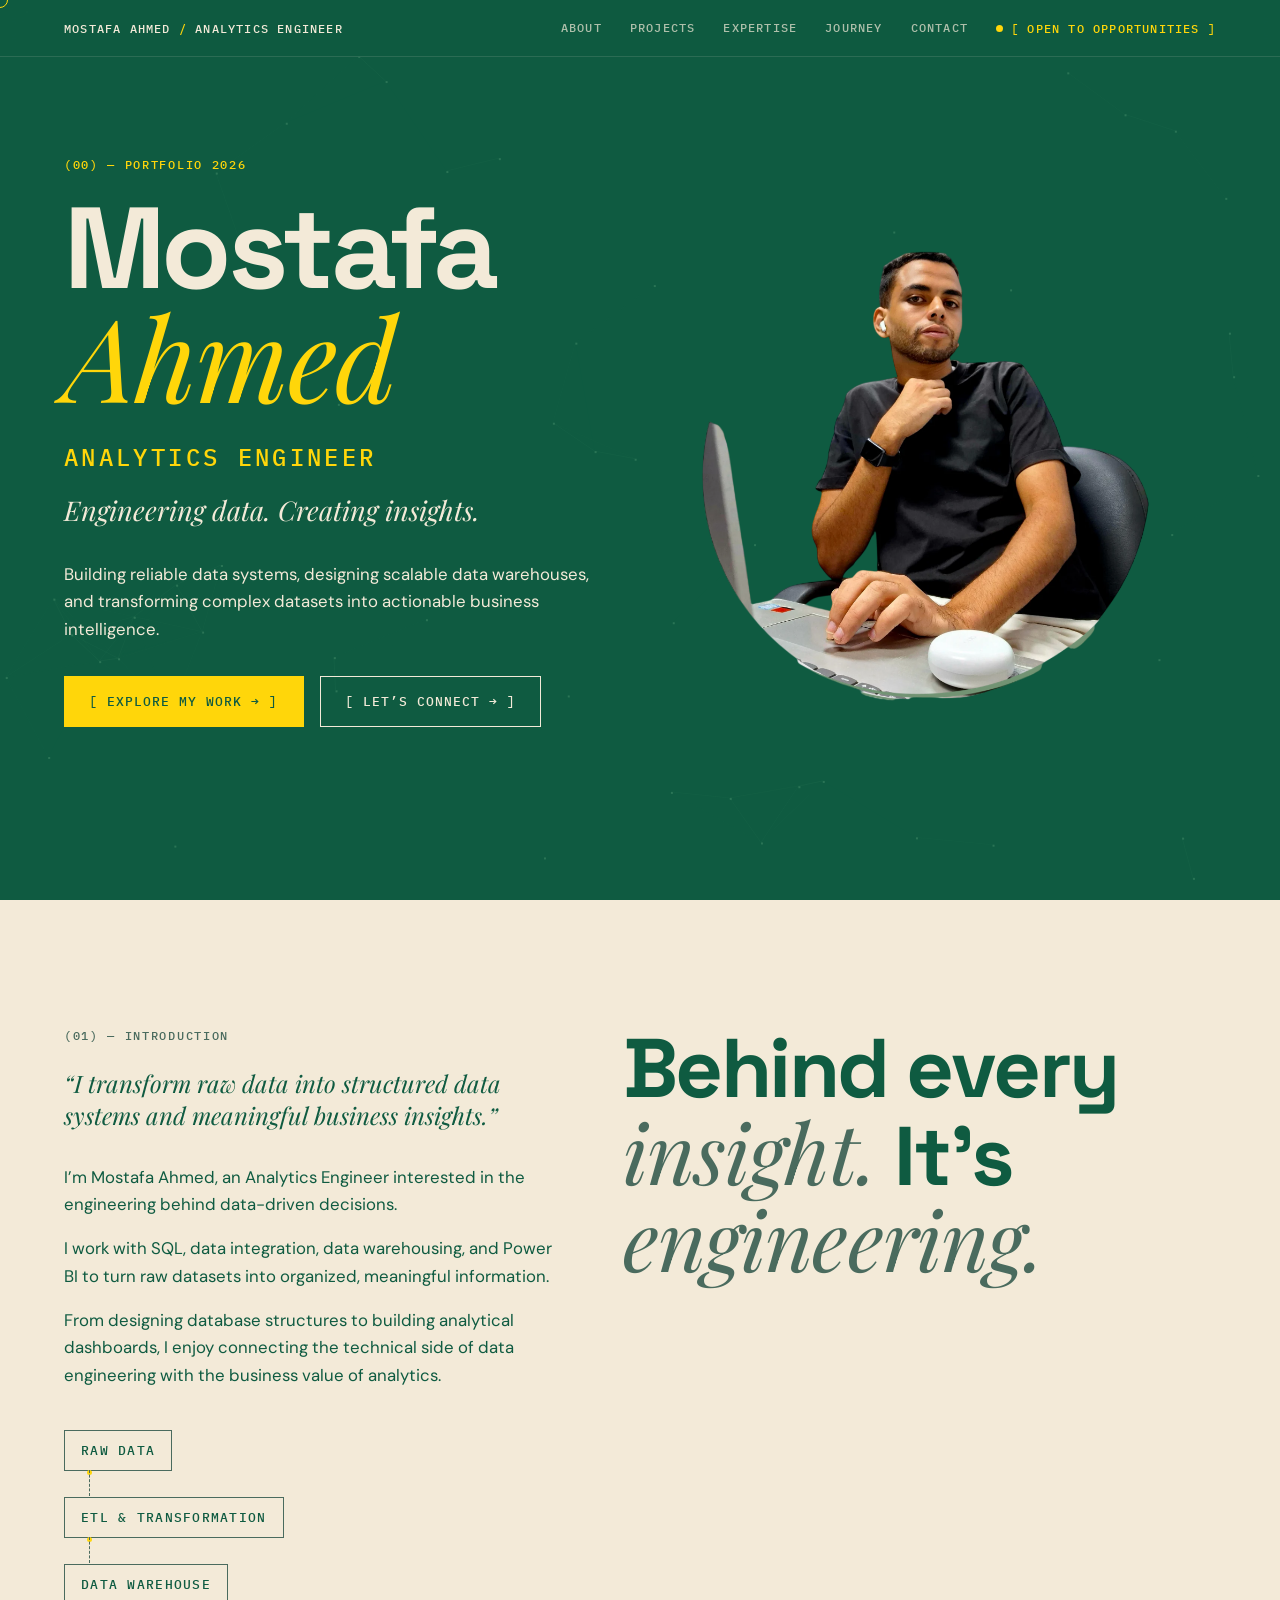
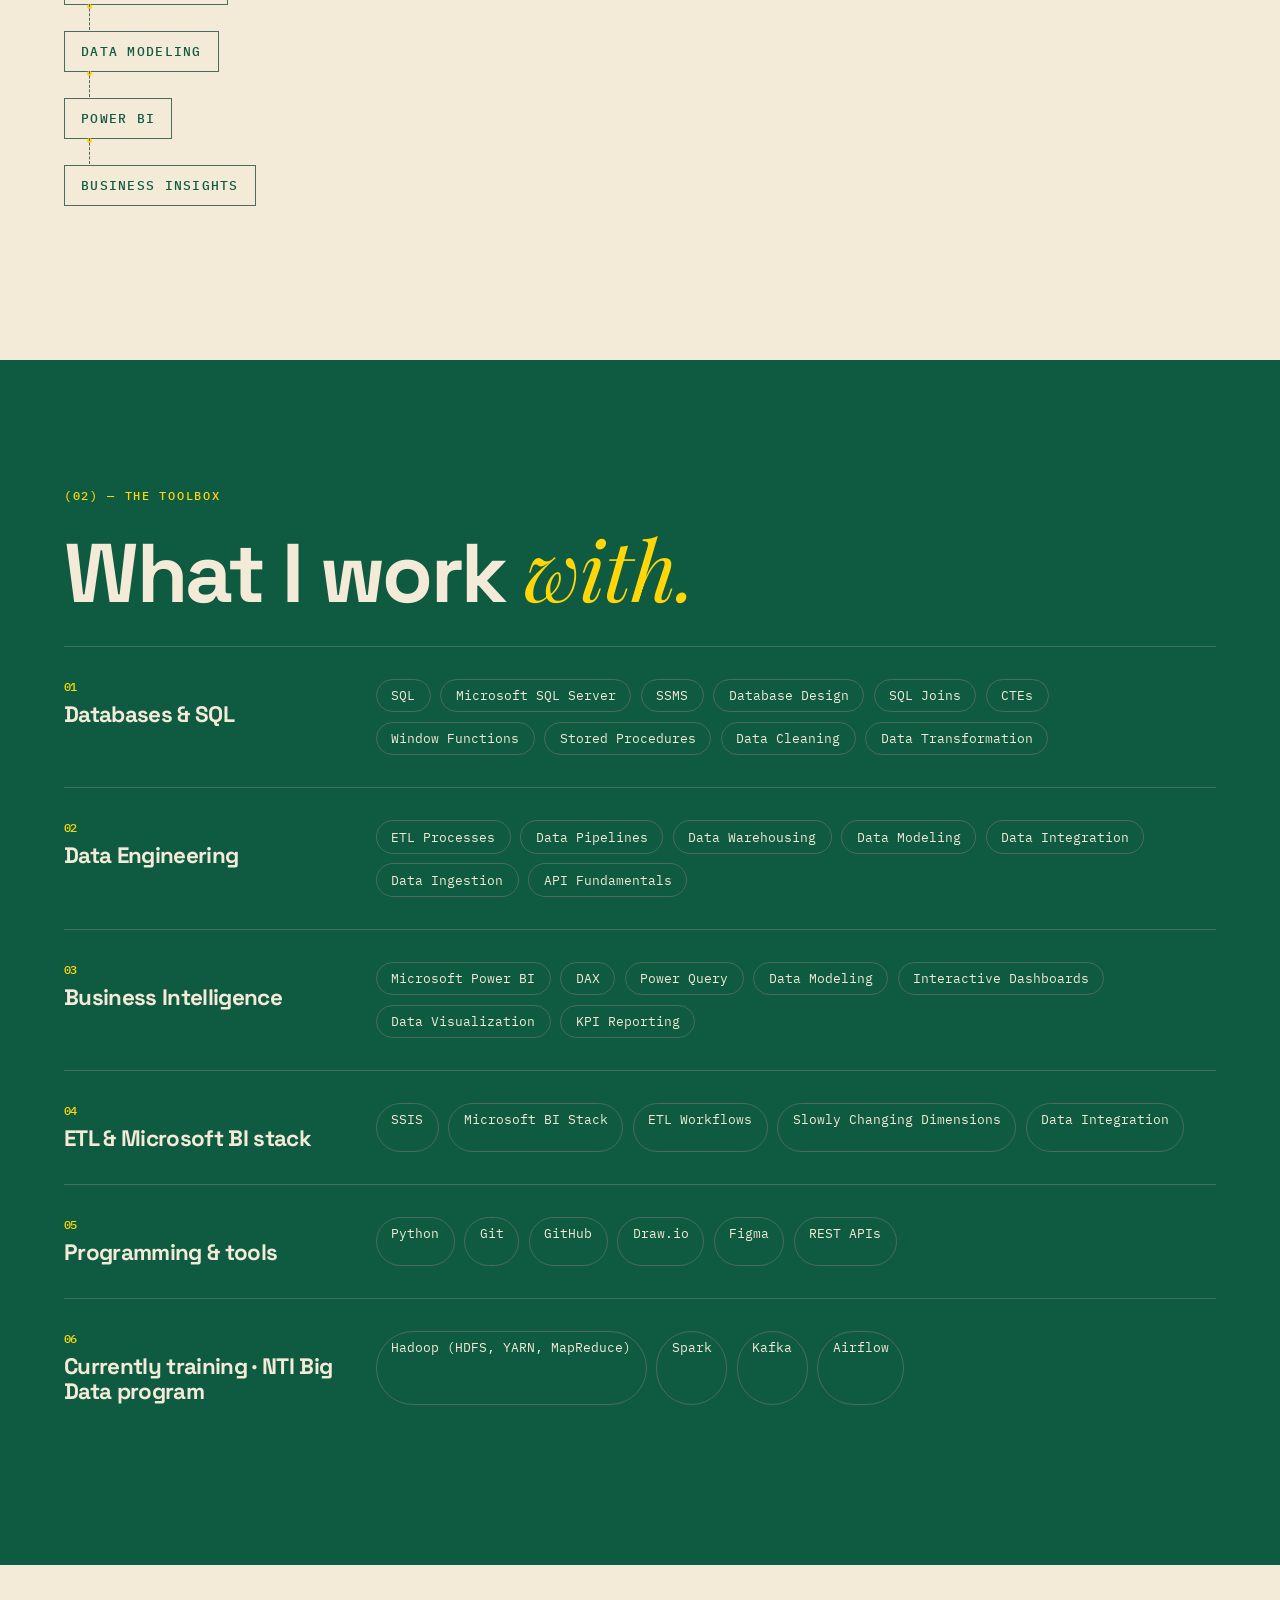
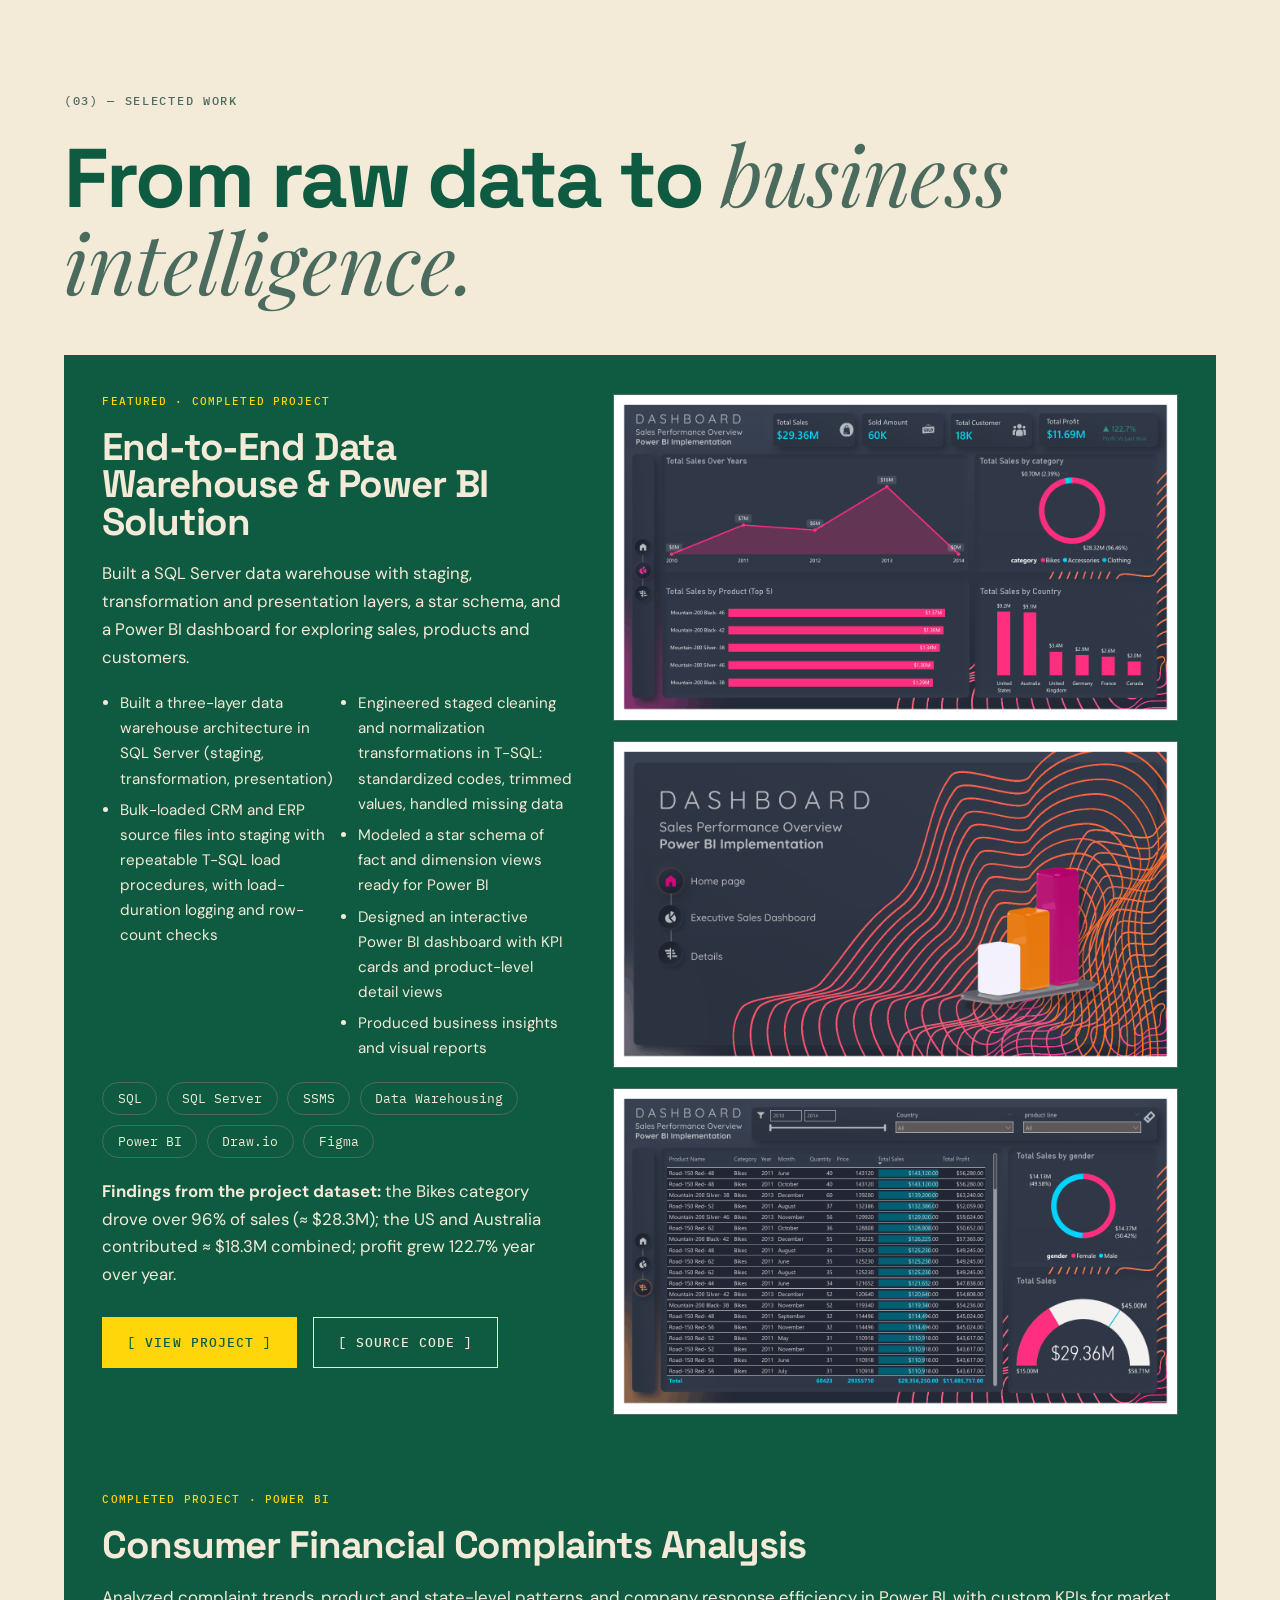
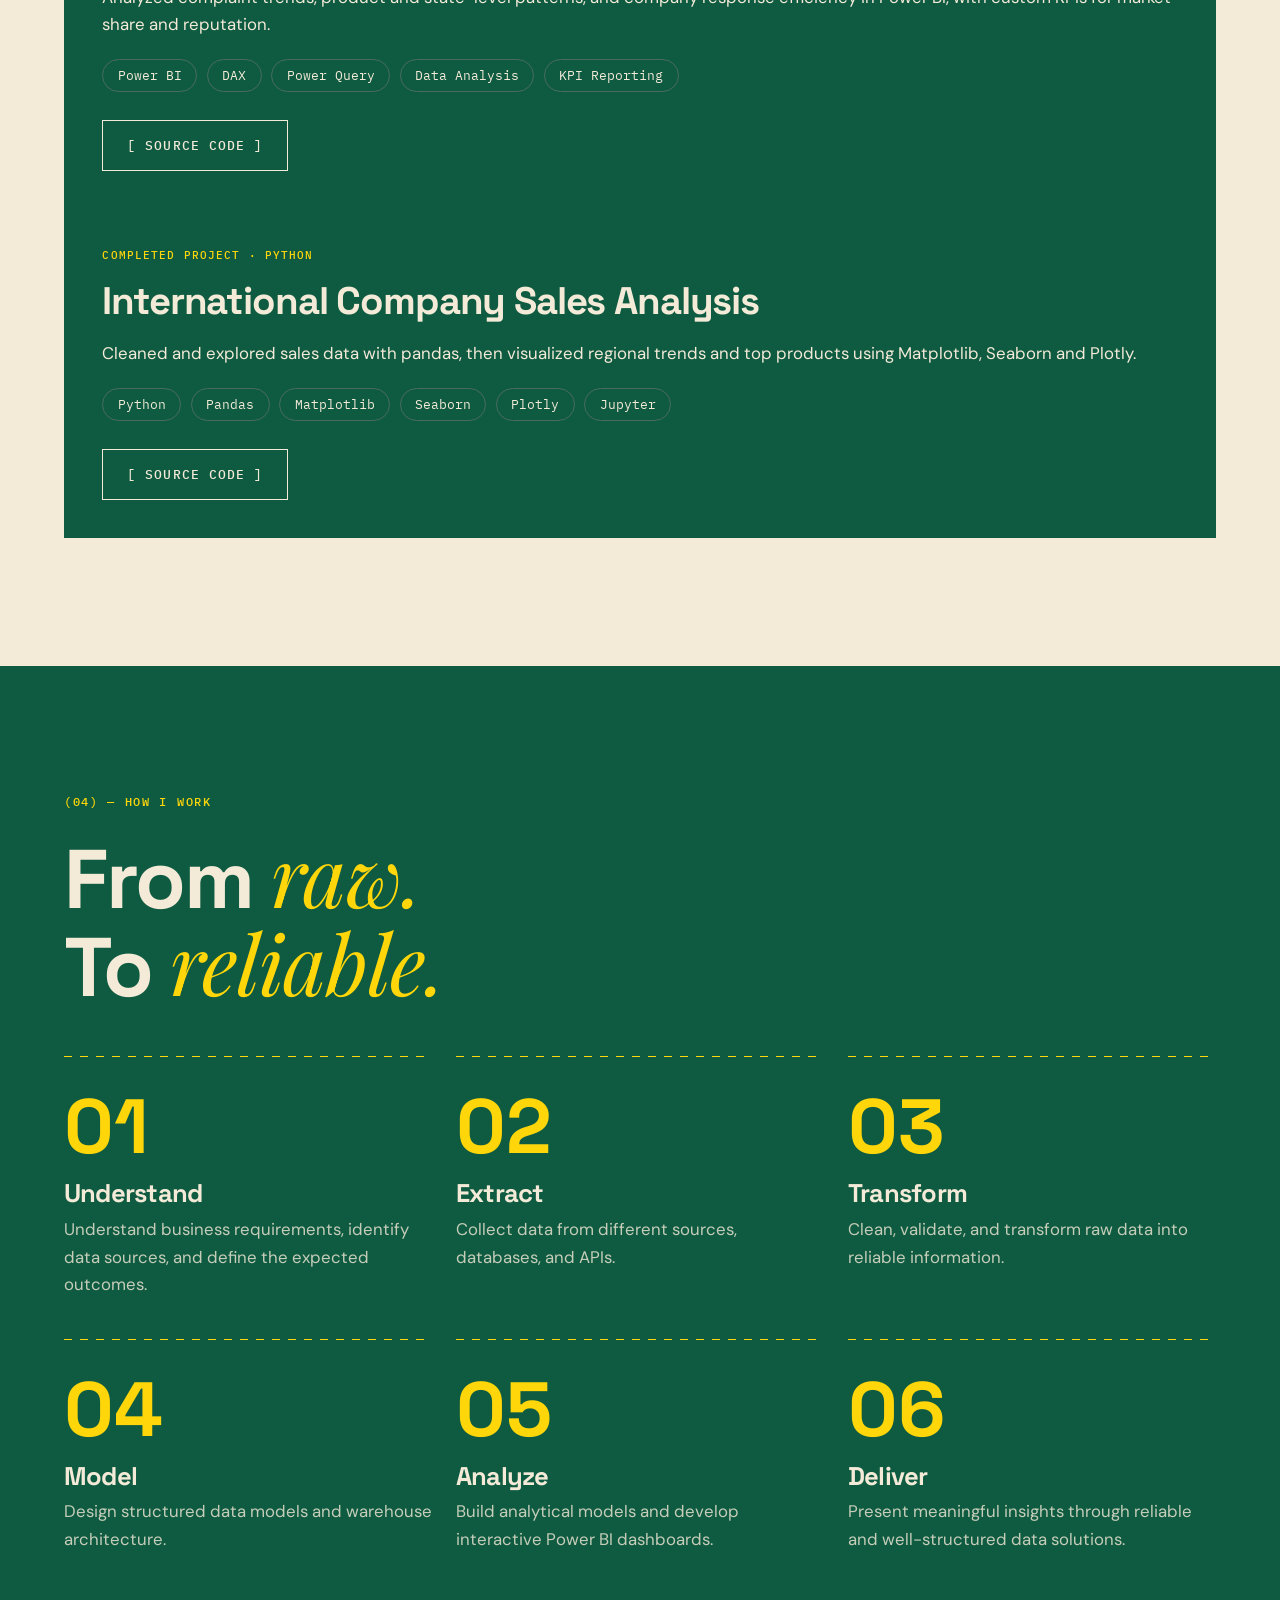
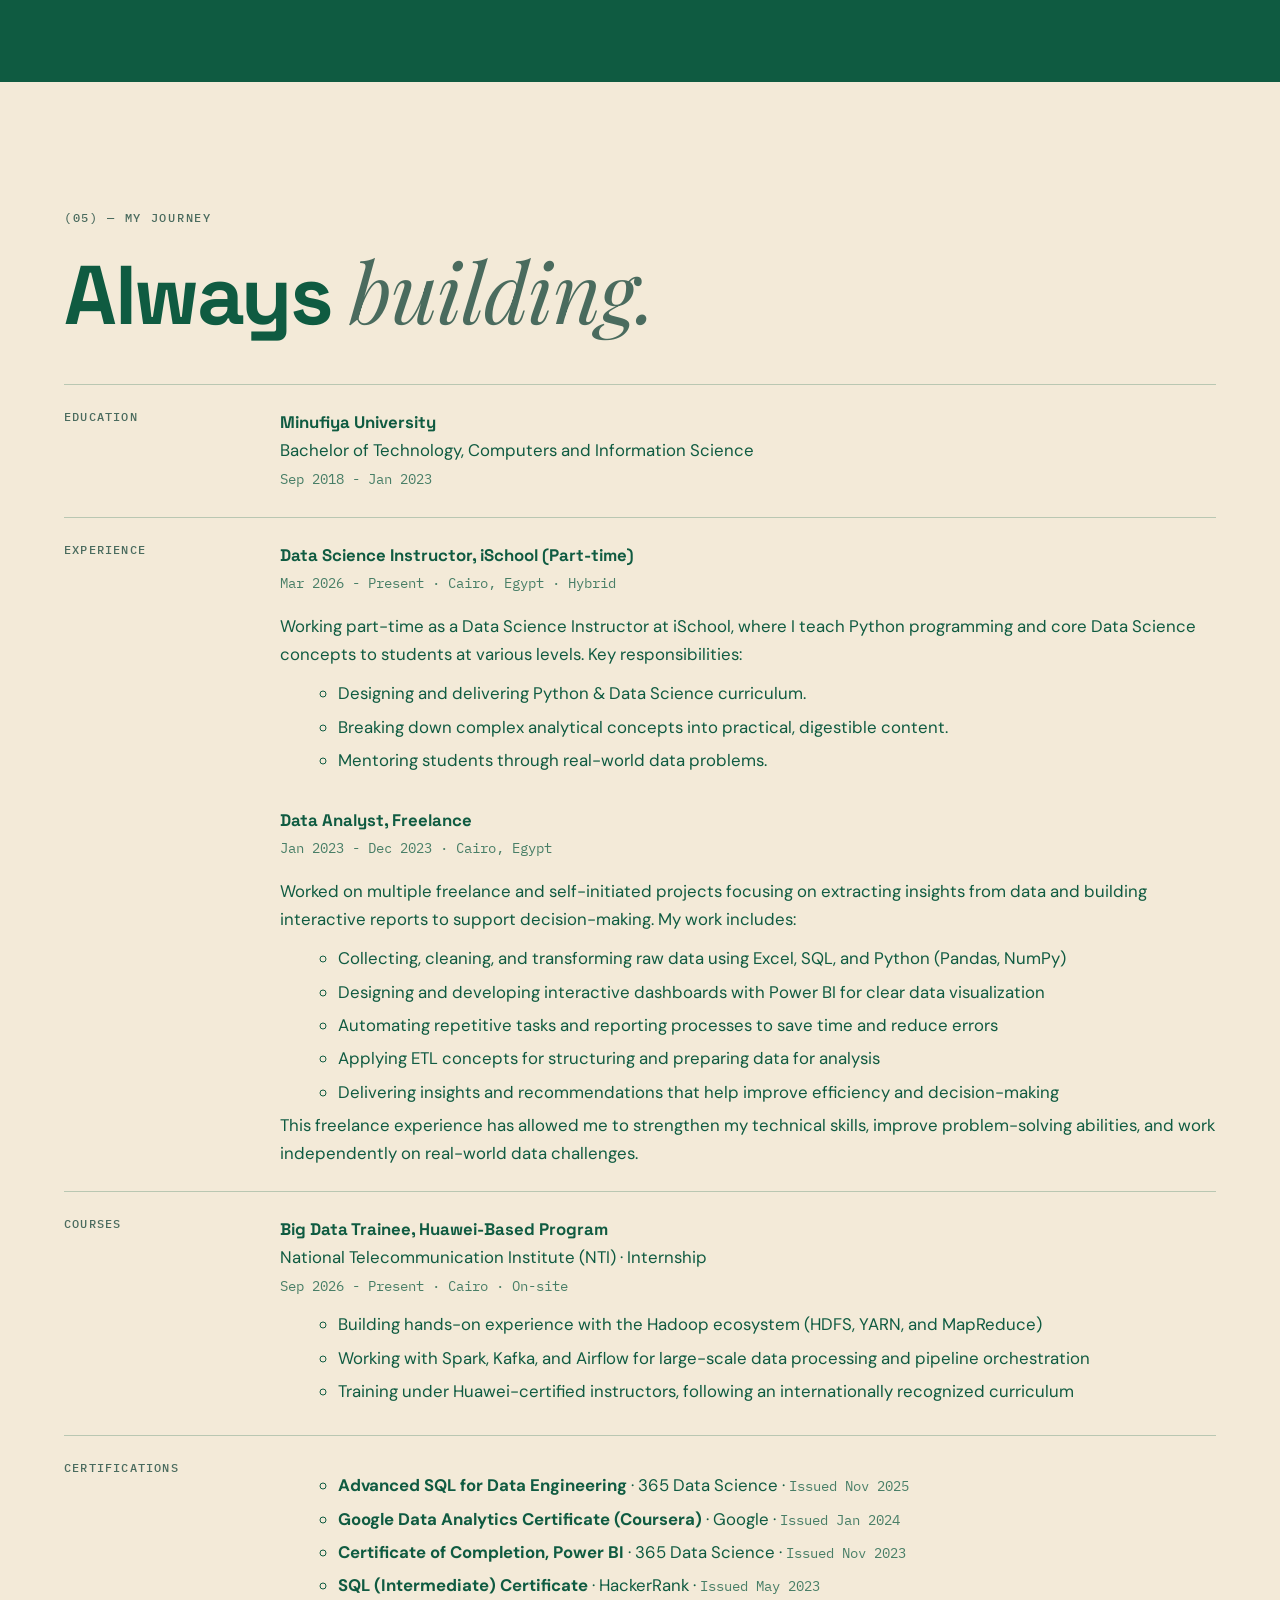
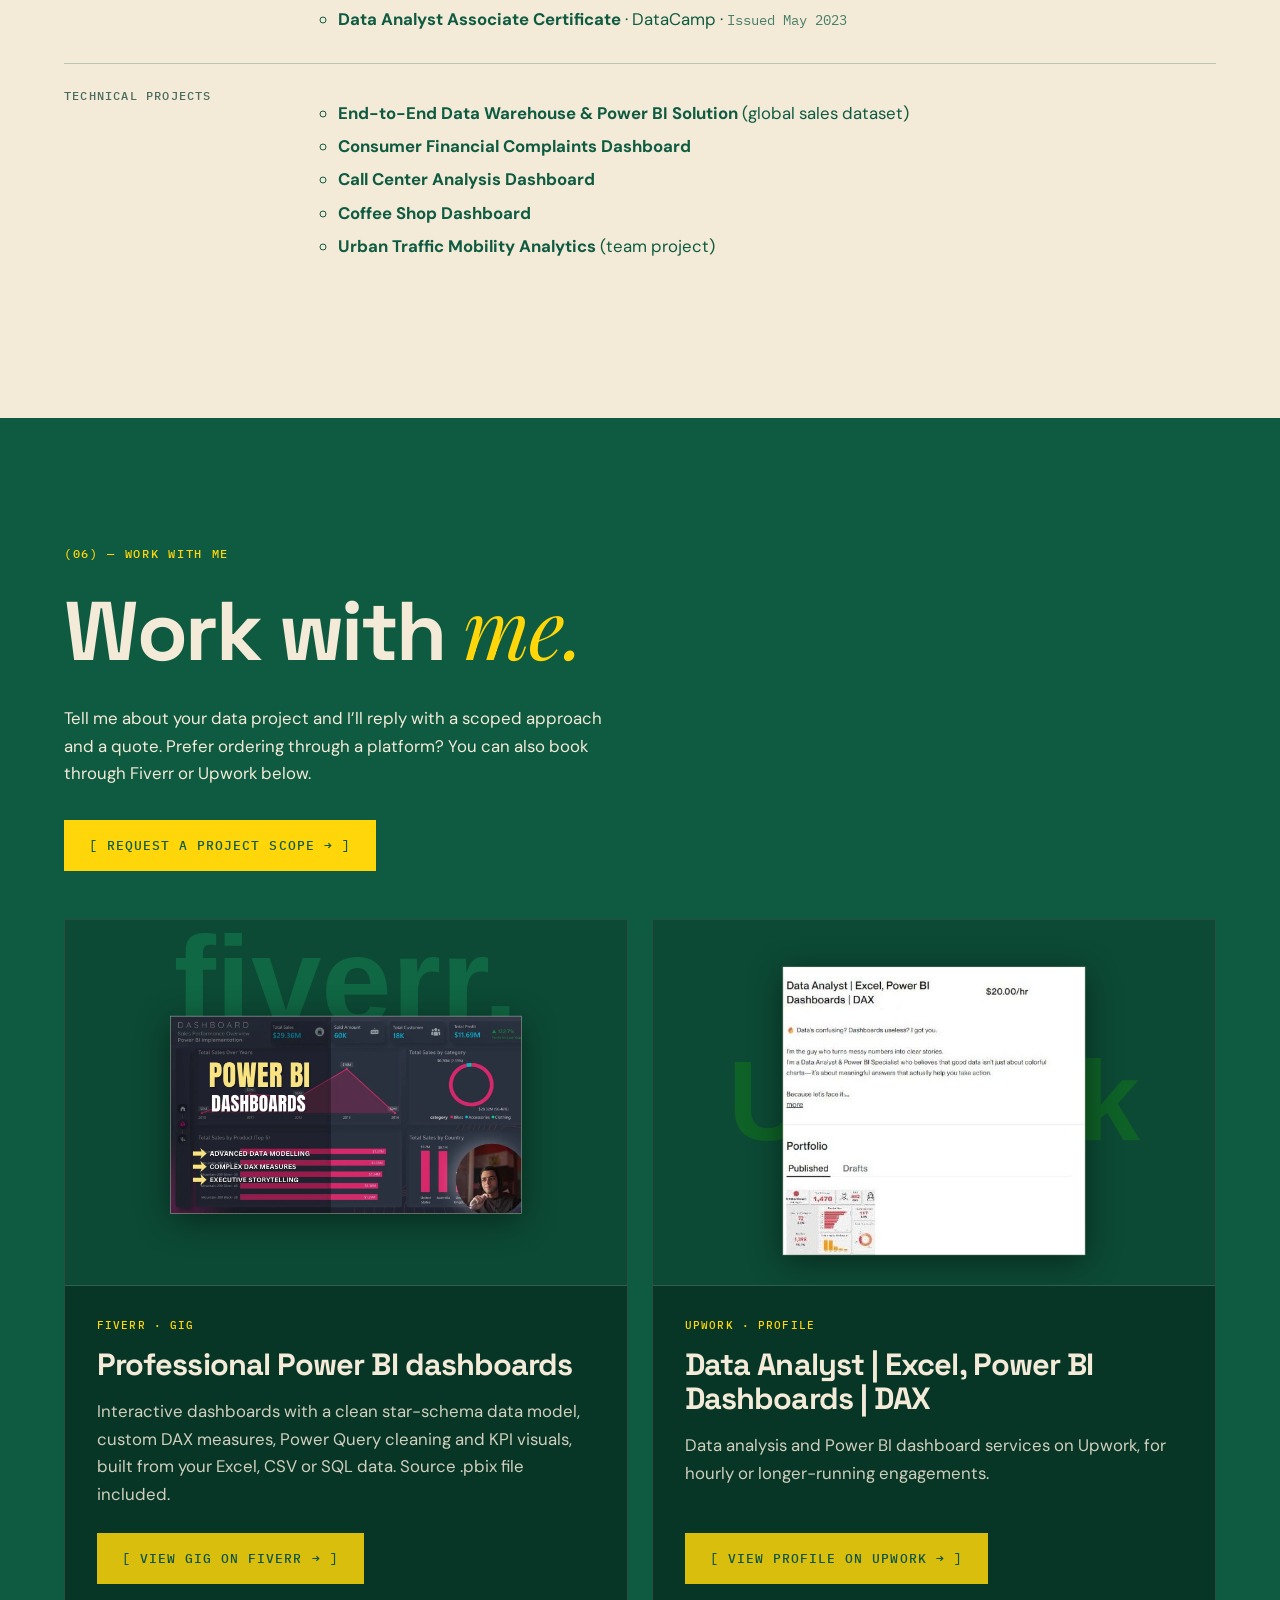
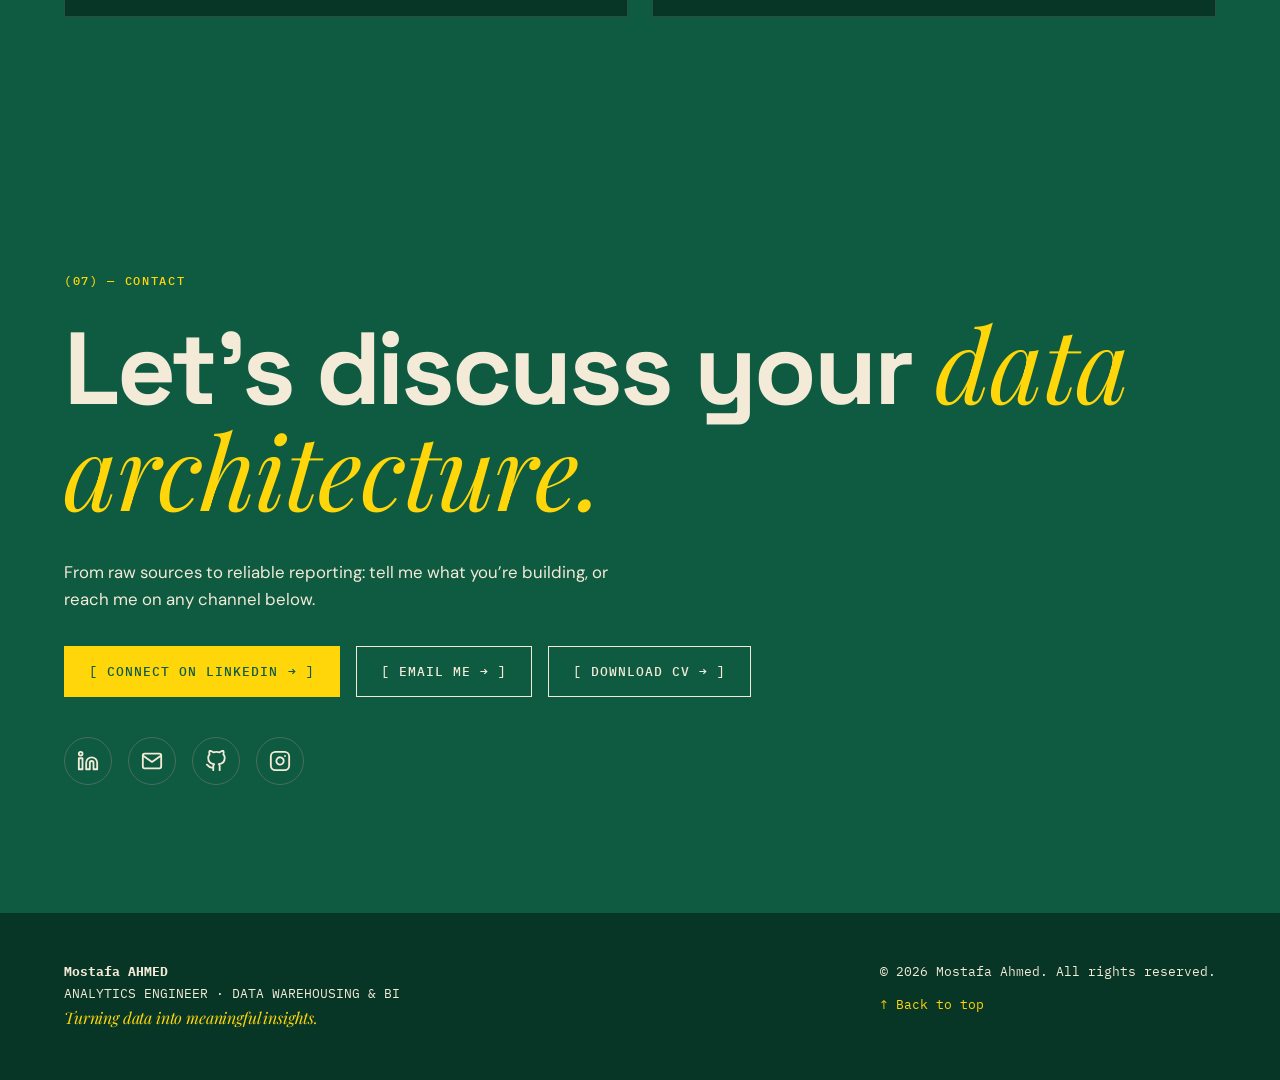
==== commit 13b8814a: "Reposition site as Analytics Engineer; rewrite flagship project bullets with verified SQL details; a" ====
--- a/index.html
+++ b/index.html
@@ -3,9 +3,9 @@
 <head>
 <meta charset="utf-8">
 <meta name="viewport" content="width=device-width,initial-scale=1">
-<title>Mostafa Ahmed — Data Engineer &amp; BI Developer</title>
-<meta name="description" content="Portfolio of Mostafa Ahmed, Data Engineer and BI Developer: SQL Server, ETL, data warehousing and Power BI.">
-<meta property="og:title" content="Mostafa Ahmed — Data Engineer &amp; BI Developer">
+<title>Mostafa Ahmed — Analytics Engineer | Data Warehousing &amp; BI</title>
+<meta name="description" content="Portfolio of Mostafa Ahmed, Analytics Engineer: SQL Server data warehousing, ETL pipelines, dimensional modeling and Power BI.">
+<meta property="og:title" content="Mostafa Ahmed — Analytics Engineer | Data Warehousing &amp; BI">
 <meta property="og:description" content="Engineering data. Creating insights.">
 <meta property="og:type" content="website">
 <meta name="theme-color" content="#0F5B41">
@@ -15,17 +15,11 @@
 <script>document.documentElement.classList.add('js')</script>
 <link rel="stylesheet" href="css/style.css?v=5">
 <link rel="stylesheet" href="css/responsive.css?v=4">
-<style id="freelance-offer-styles">
-.wbody .woffer{margin-top:auto;display:flex;flex-direction:column;align-items:flex-start;gap:.9rem;padding-top:.5rem}
-.wbody .offer-badge{display:inline-block;border:1px solid var(--yellow,#d9ce00);color:var(--yellow,#d9ce00);padding:.45rem .65rem;font-size:.8rem;line-height:1.4;letter-spacing:.02em;opacity:1}
-.wbody .woffer .cta{margin:0;padding:0;width:100%}
-.wbody .offer-terms{font-size:.8rem;line-height:1.6;margin:0;opacity:.8}
-</style>
 </head>
 <body>
 <div id="loader" aria-hidden="true">M/A</div><div id="cur" aria-hidden="true"></div>
 <header class="top">
-<a class="brand" href="#hero">Mostafa Ahmed <i>/</i> Data Analytics Engineer</a>
+<a class="brand" href="#hero">Mostafa Ahmed <i>/</i> Analytics Engineer</a>
 <button id="menu" aria-expanded="false" aria-controls="nav">Menu</button>
 <nav id="nav" aria-label="Main">
 <a href="#about">About</a><a href="#projects">Projects</a><a href="#expertise">Expertise</a><a href="#journey">Journey</a><a href="#contact">Contact</a>
@@ -39,7 +33,7 @@
 <div>
 <span class="label">(00) — Portfolio 2026</span>
 <h1><span class="l">Mostafa</span><span class="l"><em>Ahmed</em></span></h1>
-<p class="role l">Data Analytics Engineer</p>
+<p class="role l">Analytics Engineer</p>
 <p class="tag l">Engineering data. Creating insights.</p>
 <p class="sub l">Building reliable data systems, designing scalable data warehouses, and transforming complex datasets into actionable business intelligence.</p>
 <p class="cta l"><a class="btn" href="#projects">[ Explore my work → ]</a><a class="btn ghost" href="#contact">[ Let’s connect → ]</a></p>
@@ -52,7 +46,7 @@
 <div class="rv">
 <span class="label">(01) — Introduction</span>
 <p class="lead">“I transform raw data into structured data systems and meaningful business insights.”</p>
-<p>I’m Mostafa Ahmed, a Data Engineer and BI Developer interested in the engineering behind data-driven decisions.</p>
+<p>I’m Mostafa Ahmed, an Analytics Engineer interested in the engineering behind data-driven decisions.</p>
 <p>I work with SQL, data integration, data warehousing, and Power BI to turn raw datasets into organized, meaningful information.</p>
 <p>From designing database structures to building analytical dashboards, I enjoy connecting the technical side of data engineering with the business value of analytics.</p>
 <ol class="life" aria-label="Data lifecycle"><li>Raw data</li><li>ETL &amp; transformation</li><li>Data warehouse</li><li>Data modeling</li><li>Power BI</li><li>Business insights</li></ol>
@@ -69,6 +63,7 @@
 <div class="cat rv"><h3><span>03</span>Business Intelligence</h3><ul class="tags"><li>Microsoft Power BI</li><li>DAX</li><li>Power Query</li><li>Data Modeling</li><li>Interactive Dashboards</li><li>Data Visualization</li><li>KPI Reporting</li></ul></div>
 <div class="cat rv"><h3><span>04</span>ETL &amp; Microsoft BI stack</h3><ul class="tags"><li>SSIS</li><li>Microsoft BI Stack</li><li>ETL Workflows</li><li>Slowly Changing Dimensions</li><li>Data Integration</li></ul></div>
 <div class="cat rv"><h3><span>05</span>Programming &amp; tools</h3><ul class="tags"><li>Python</li><li>Git</li><li>GitHub</li><li>Draw.io</li><li>Figma</li><li>REST APIs</li></ul></div>
+<div class="cat rv"><h3><span>06</span>Currently training · NTI Big Data program</h3><ul class="tags"><li>Hadoop (HDFS, YARN, MapReduce)</li><li>Spark</li><li>Kafka</li><li>Airflow</li></ul></div>
 </section>
 
 <section id="projects" class="sage">
@@ -80,8 +75,9 @@
 <span class="chip">Featured · Completed project</span>
 <h3>End-to-End Data Warehouse &amp; Power BI Solution</h3>
 <p>Built a SQL Server data warehouse with staging, transformation and presentation layers, a star schema, and a Power BI dashboard for exploring sales, products and customers.</p>
-<ul class="hl"><li>Built the data warehouse architecture from scratch</li><li>Designed database structures in SQL Server</li><li>Loaded datasets with SQL bulk insert</li><li>Cleaned and prepared data manually</li><li>Organized and transformed raw data</li><li>Developed the analytical layer</li><li>Designed an interactive Power BI dashboard</li><li>Produced business insights and visual reports</li></ul>
+<ul class="hl"><li>Built a three-layer data warehouse architecture in SQL Server (staging, transformation, presentation)</li><li>Bulk-loaded CRM and ERP source files into staging with repeatable T-SQL load procedures, with load-duration logging and row-count checks</li><li>Engineered staged cleaning and normalization transformations in T-SQL: standardized codes, trimmed values, handled missing data</li><li>Modeled a star schema of fact and dimension views ready for Power BI</li><li>Designed an interactive Power BI dashboard with KPI cards and product-level detail views</li><li>Produced business insights and visual reports</li></ul>
 <ul class="tags"><li>SQL</li><li>SQL Server</li><li>SSMS</li><li>Data Warehousing</li><li>Power BI</li><li>Draw.io</li><li>Figma</li></ul>
+<p><strong>Findings from the project dataset:</strong> the Bikes category drove over 96% of sales (≈ $28.3M); the US and Australia contributed ≈ $18.3M combined; profit grew 122.7% year over year.</p>
 <p class="cta"><a class="btn" href="https://github.com/mostafaahmed-20/sql-data-warehouse-project/raw/main/Power%20Bi%20Dashboard/Sales_Performance_Dashboard.pdf" target="_blank" rel="noopener">[ View project ]</a><a class="btn ghost" href="https://github.com/mostafaahmed-20/sql-data-warehouse-project" target="_blank" rel="noopener">[ Source code ]</a></p>
 </div>
 <div class="mosaic">
@@ -182,8 +178,9 @@
 
 <section id="focus" class="dark">
 <span class="label">(06) — Work with me</span>
-<h2 class="rv">Hire me <em>freelance.</em></h2>
-<p class="sub rv">Book my data services directly through my freelance platforms.</p>
+<h2 class="rv">Work with <em>me.</em></h2>
+<p class="sub rv">Tell me about your data project and I’ll reply with a scoped approach and a quote. Prefer ordering through a platform? You can also book through Fiverr or Upwork below.</p>
+<p class="cta rv"><a class="btn" href="mailto:mostafaworkmail9@gmail.com?subject=Project%20scope%20request&amp;body=Hi%20Mostafa%2C%0D%0A%0D%0AProject%20type%20(dashboard%20%2F%20data%20warehouse%20%2F%20analysis)%3A%0D%0AData%20sources%20(Excel%2C%20CSV%2C%20SQL%2C%20other)%3A%0D%0ATimeline%3A%0D%0ABrief%20description%3A%0D%0A">[ Request a project scope → ]</a></p>
 <div class="wgrid">
 <article class="wcard rv">
 <img class="wthumb" src="assets/images/fiverr-card.svg" alt="Preview of Mostafa's Power BI dashboard gig on Fiverr" width="800" height="520" loading="lazy">
@@ -191,11 +188,7 @@
 <span class="chip">Fiverr · Gig</span>
 <h3>Professional Power BI dashboards</h3>
 <p>Interactive dashboards with a clean star-schema data model, custom DAX measures, Power Query cleaning and KPI visuals, built from your Excel, CSV or SQL data. Source .pbix file included.</p>
-<div class="woffer">
-<span class="offer-badge">15% off your first project</span>
 <p class="cta"><a class="btn" href="https://www.fiverr.com/mostafaahmed_20/be-your-data-analyst-visualiser-power-bi-developer-kpi-business-analyst" target="_blank" rel="noopener">[ View gig on Fiverr &rarr; ]</a></p>
-<p class="offer-terms">Message me before ordering. Discount applies to my agreed project quote, excluding platform fees. Final scope and price confirmed on Fiverr or Upwork.</p>
-</div>
 </div>
 </article>
 <article class="wcard rv">
@@ -203,12 +196,8 @@
 <div class="wbody">
 <span class="chip">Upwork · Profile</span>
 <h3>Data Analyst | Excel, Power BI Dashboards | DAX</h3>
-<p>Data analysis and Power BI dashboard services on Upwork, at $20.00/hr.</p>
-<div class="woffer">
-<span class="offer-badge">15% off your first project</span>
+<p>Data analysis and Power BI dashboard services on Upwork, for hourly or longer-running engagements.</p>
 <p class="cta"><a class="btn" href="https://www.upwork.com/freelancers/~01f6e7537eb96df17a" target="_blank" rel="noopener">[ View profile on Upwork &rarr; ]</a></p>
-<p class="offer-terms">Message me before ordering. Discount applies to my agreed project quote, excluding platform fees. Final scope and price confirmed on Fiverr or Upwork.</p>
-</div>
 </div>
 </article>
 </div>
@@ -216,17 +205,17 @@
 
 <section id="contact" class="dark contact">
 <span class="label">(07) — Contact</span>
-<h2 class="rv">Got <em>data?</em><br>Let’s build something <em>meaningful.</em></h2>
-<p class="sub rv">Interested in data engineering, business intelligence, or building better data solutions? Let’s connect and turn ideas into meaningful outcomes.</p>
+<h2 class="rv">Let’s discuss your <em>data architecture.</em></h2>
+<p class="sub rv">From raw sources to reliable reporting: tell me what you’re building, or reach me on any channel below.</p>
 <p class="cta rv">
 <a class="btn" href="https://www.linkedin.com/in/mostafa-ahmed20/" target="_blank" rel="noopener">[ Connect on LinkedIn → ]</a>
-<a class="btn ghost" href="mailto:YOUR_EMAIL@example.com">[ Email me → ]</a>
-<a class="btn ghost" href="assets/Data Engineer resume - Mostafa Ahmed" download>[ Download CV → ]</a></p>
+<a class="btn ghost" href="mailto:mostafaworkmail9@gmail.com">[ Email me → ]</a>
+<a class="btn ghost" href="assets/Data Engineer resume - Mostafa Ahmed.pdf" download>[ Download CV → ]</a></p>
 <ul class="socials rv"><li><a href="https://www.linkedin.com/in/mostafa-ahmed20/" target="_blank" rel="noopener" aria-label="LinkedIn: linkedin.com/in/mostafa-ahmed20"><svg xmlns="http://www.w3.org/2000/svg" width="24" height="24" viewBox="0 0 24 24" fill="none" stroke="currentColor" stroke-width="2" stroke-linecap="round" stroke-linejoin="round" class="feather feather-linkedin"><path d="M16 8a6 6 0 0 1 6 6v7h-4v-7a2 2 0 0 0-2-2 2 2 0 0 0-2 2v7h-4v-7a6 6 0 0 1 6-6z"></path><rect x="2" y="9" width="4" height="12"></rect><circle cx="4" cy="4" r="2"></circle></svg></a></li><li><a href="mailto:mostafaworkmail9@gmail.com" aria-label="Email: mostafaworkmail9@gmail.com"><svg xmlns="http://www.w3.org/2000/svg" width="24" height="24" viewBox="0 0 24 24" fill="none" stroke="currentColor" stroke-width="2" stroke-linecap="round" stroke-linejoin="round" class="feather feather-mail"><path d="M4 4h16c1.1 0 2 .9 2 2v12c0 1.1-.9 2-2 2H4c-1.1 0-2-.9-2-2V6c0-1.1.9-2 2-2z"></path><polyline points="22,6 12,13 2,6"></polyline></svg></a></li><li><a href="https://github.com/mostafaahmed-20" target="_blank" rel="noopener" aria-label="GitHub: github.com/mostafaahmed-20"><svg xmlns="http://www.w3.org/2000/svg" width="24" height="24" viewBox="0 0 24 24" fill="none" stroke="currentColor" stroke-width="2" stroke-linecap="round" stroke-linejoin="round" class="feather feather-github"><path d="M9 19c-5 1.5-5-2.5-7-3m14 6v-3.87a3.37 3.37 0 0 0-.94-2.61c3.14-.35 6.44-1.54 6.44-7A5.44 5.44 0 0 0 20 4.77 5.07 5.07 0 0 0 19.91 1S18.73.65 16 2.48a13.38 13.38 0 0 0-7 0C6.27.65 5.09 1 5.09 1A5.07 5.07 0 0 0 5 4.77a5.44 5.44 0 0 0-1.5 3.78c0 5.42 3.3 6.61 6.44 7A3.37 3.37 0 0 0 9 18.13V22"></path></svg></a></li><li><a href="https://www.instagram.com/moostafa.ahmeed/" target="_blank" rel="noopener" aria-label="Instagram: instagram.com/moostafa.ahmeed"><svg xmlns="http://www.w3.org/2000/svg" width="24" height="24" viewBox="0 0 24 24" fill="none" stroke="currentColor" stroke-width="2" stroke-linecap="round" stroke-linejoin="round" class="feather feather-instagram"><rect x="2" y="2" width="20" height="20" rx="5" ry="5"></rect><path d="M16 11.37A4 4 0 1 1 12.63 8 4 4 0 0 1 16 11.37z"></path><line x1="17.5" y1="6.5" x2="17.51" y2="6.5"></line></svg></a></li></ul>
 </section>
 </main>
 <footer>
-<div><strong>Mostafa AHMED</strong><br>DATA ENGINEER &amp; BI DEVELOPER<br><em>Turning data into meaningful insights.</em></div>
+<div><strong>Mostafa AHMED</strong><br>ANALYTICS ENGINEER · DATA WAREHOUSING &amp; BI<br><em>Turning data into meaningful insights.</em></div>
 <div></div>
 <div>© 2026 Mostafa Ahmed. All rights reserved.<br><button id="top">↑ Back to top</button></div>
 </footer>
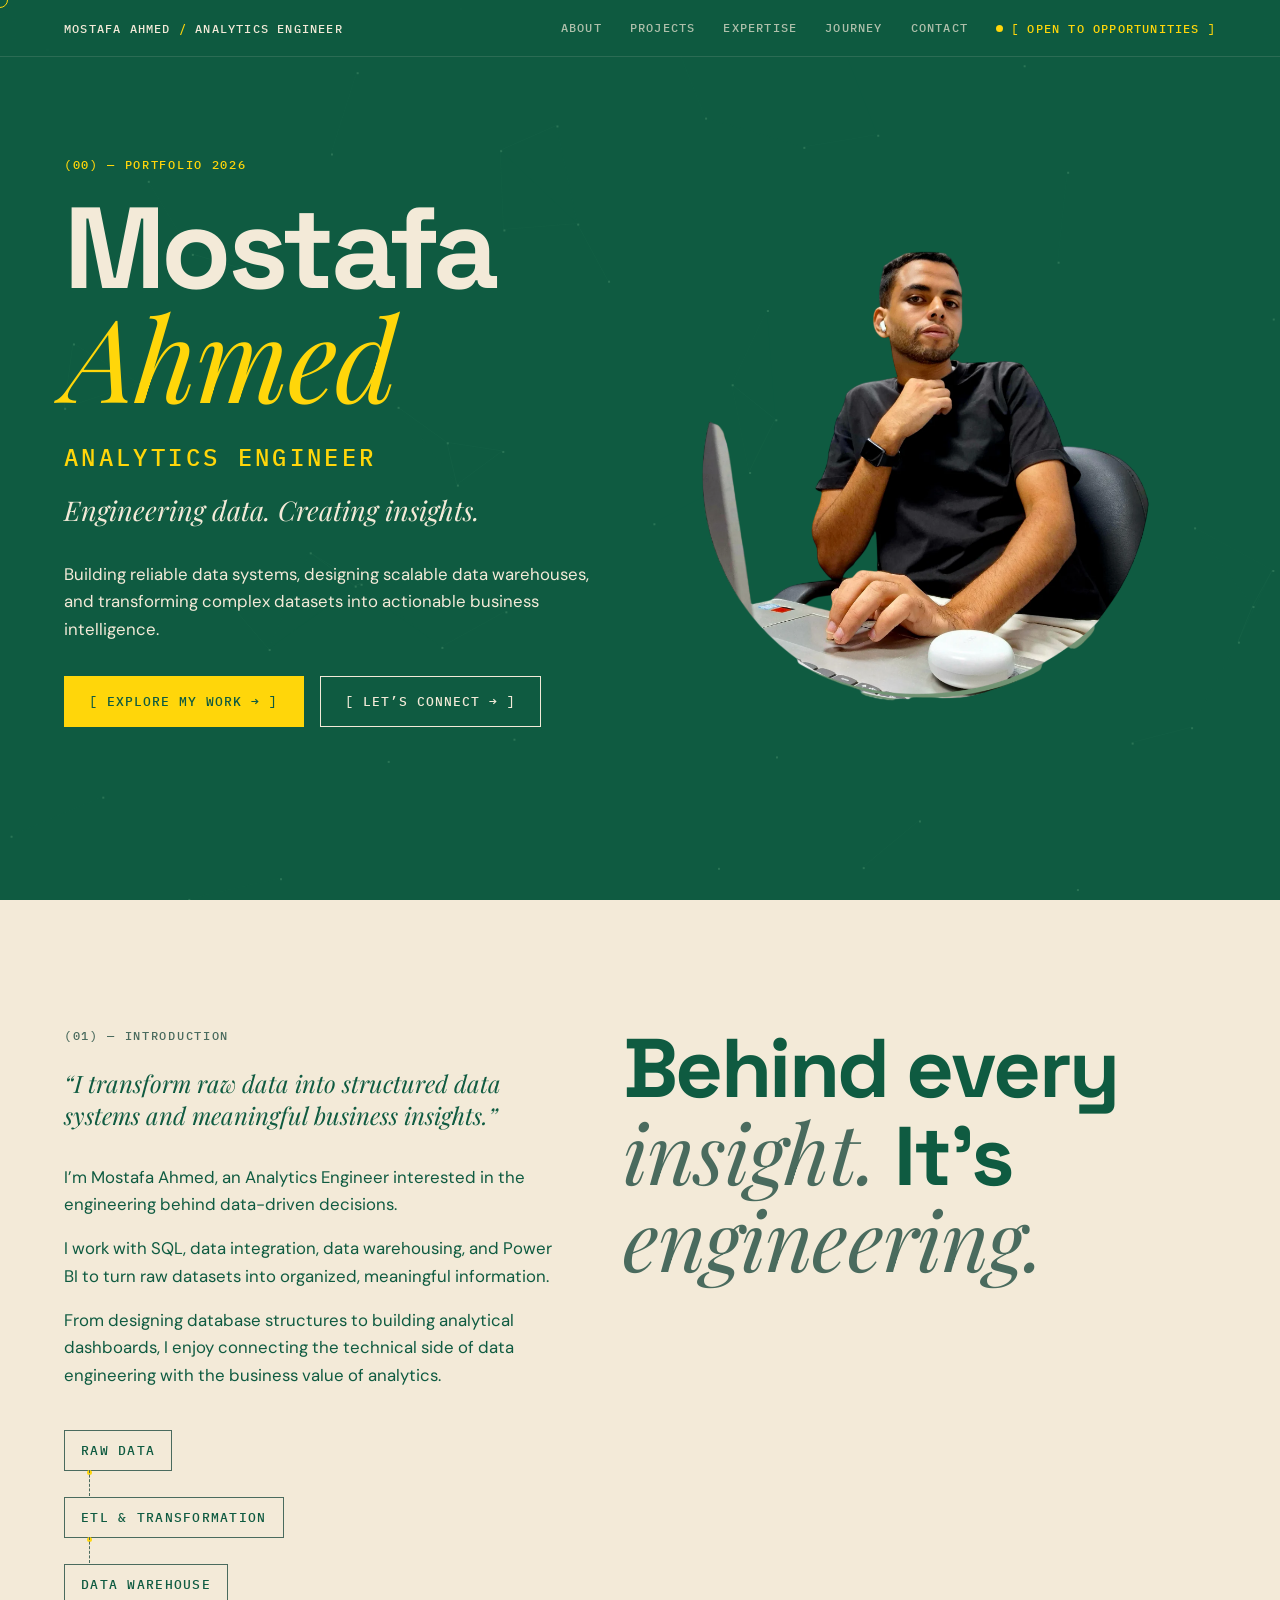
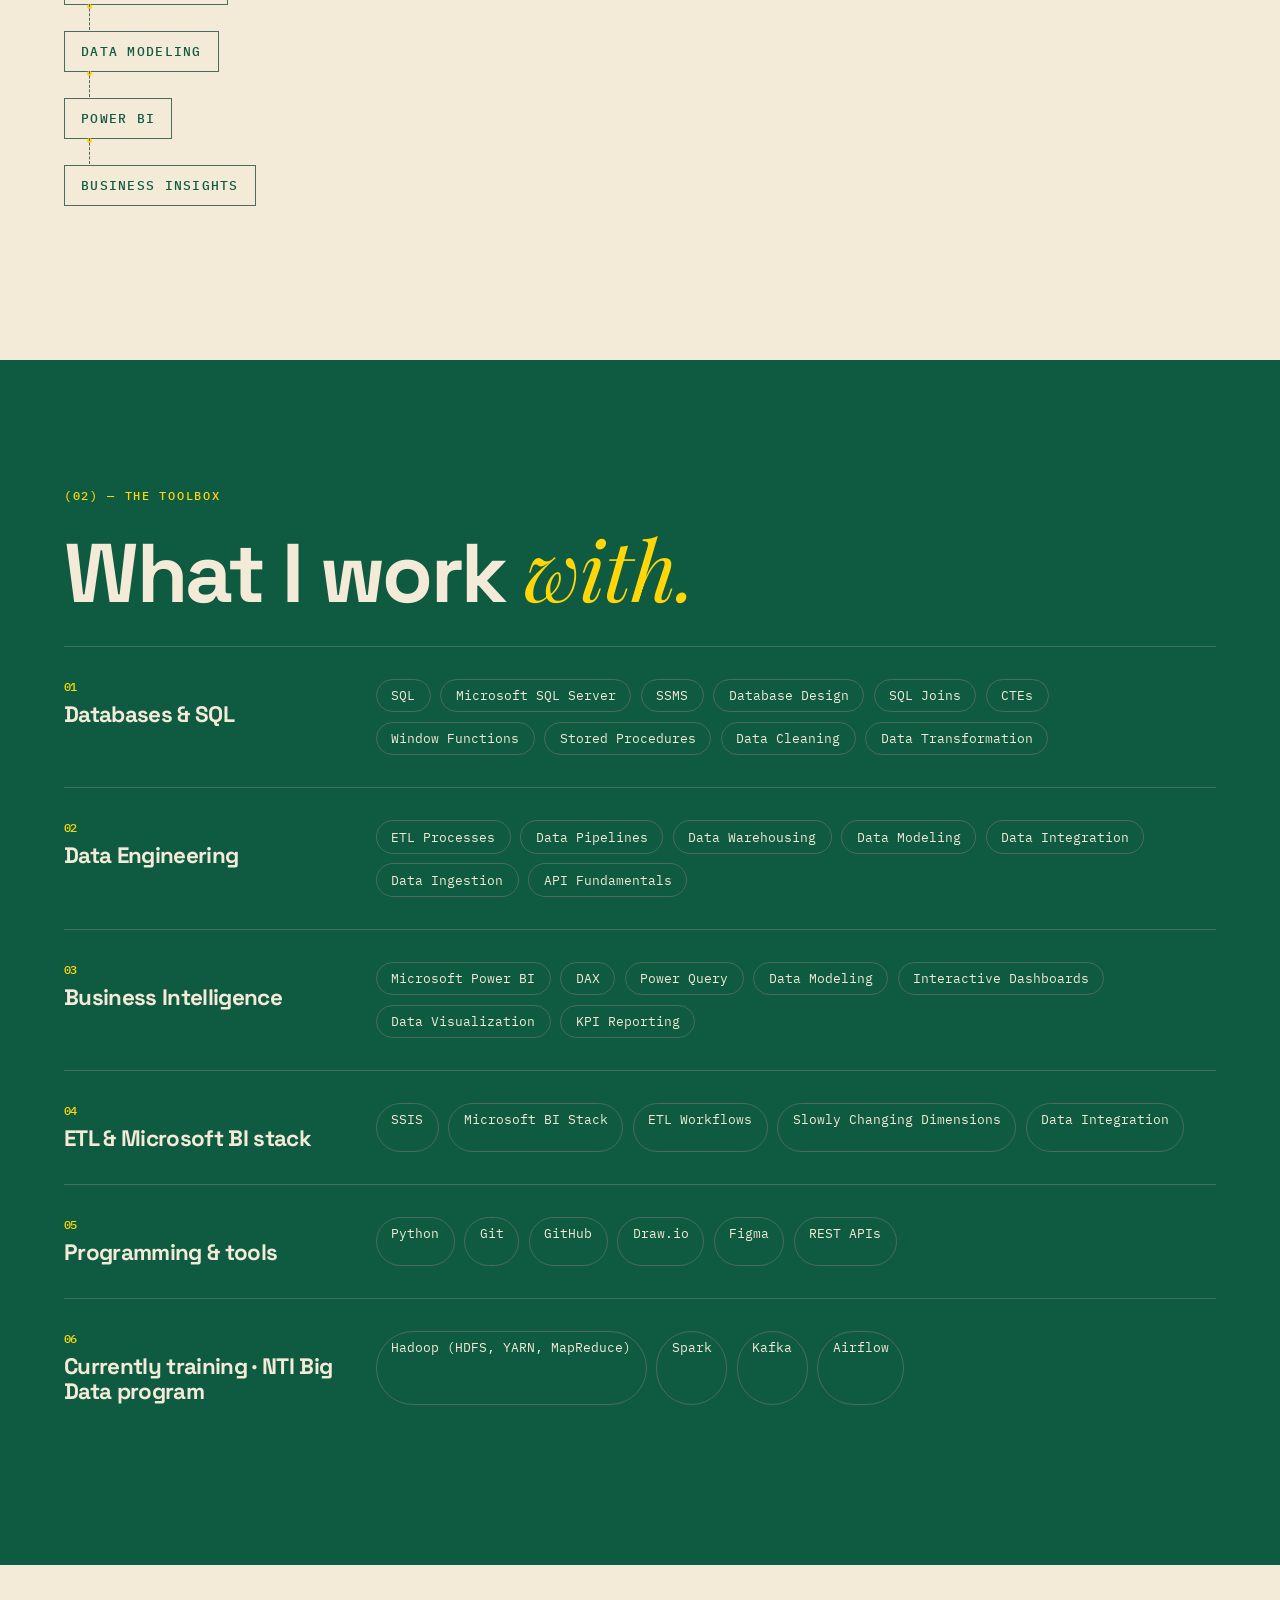
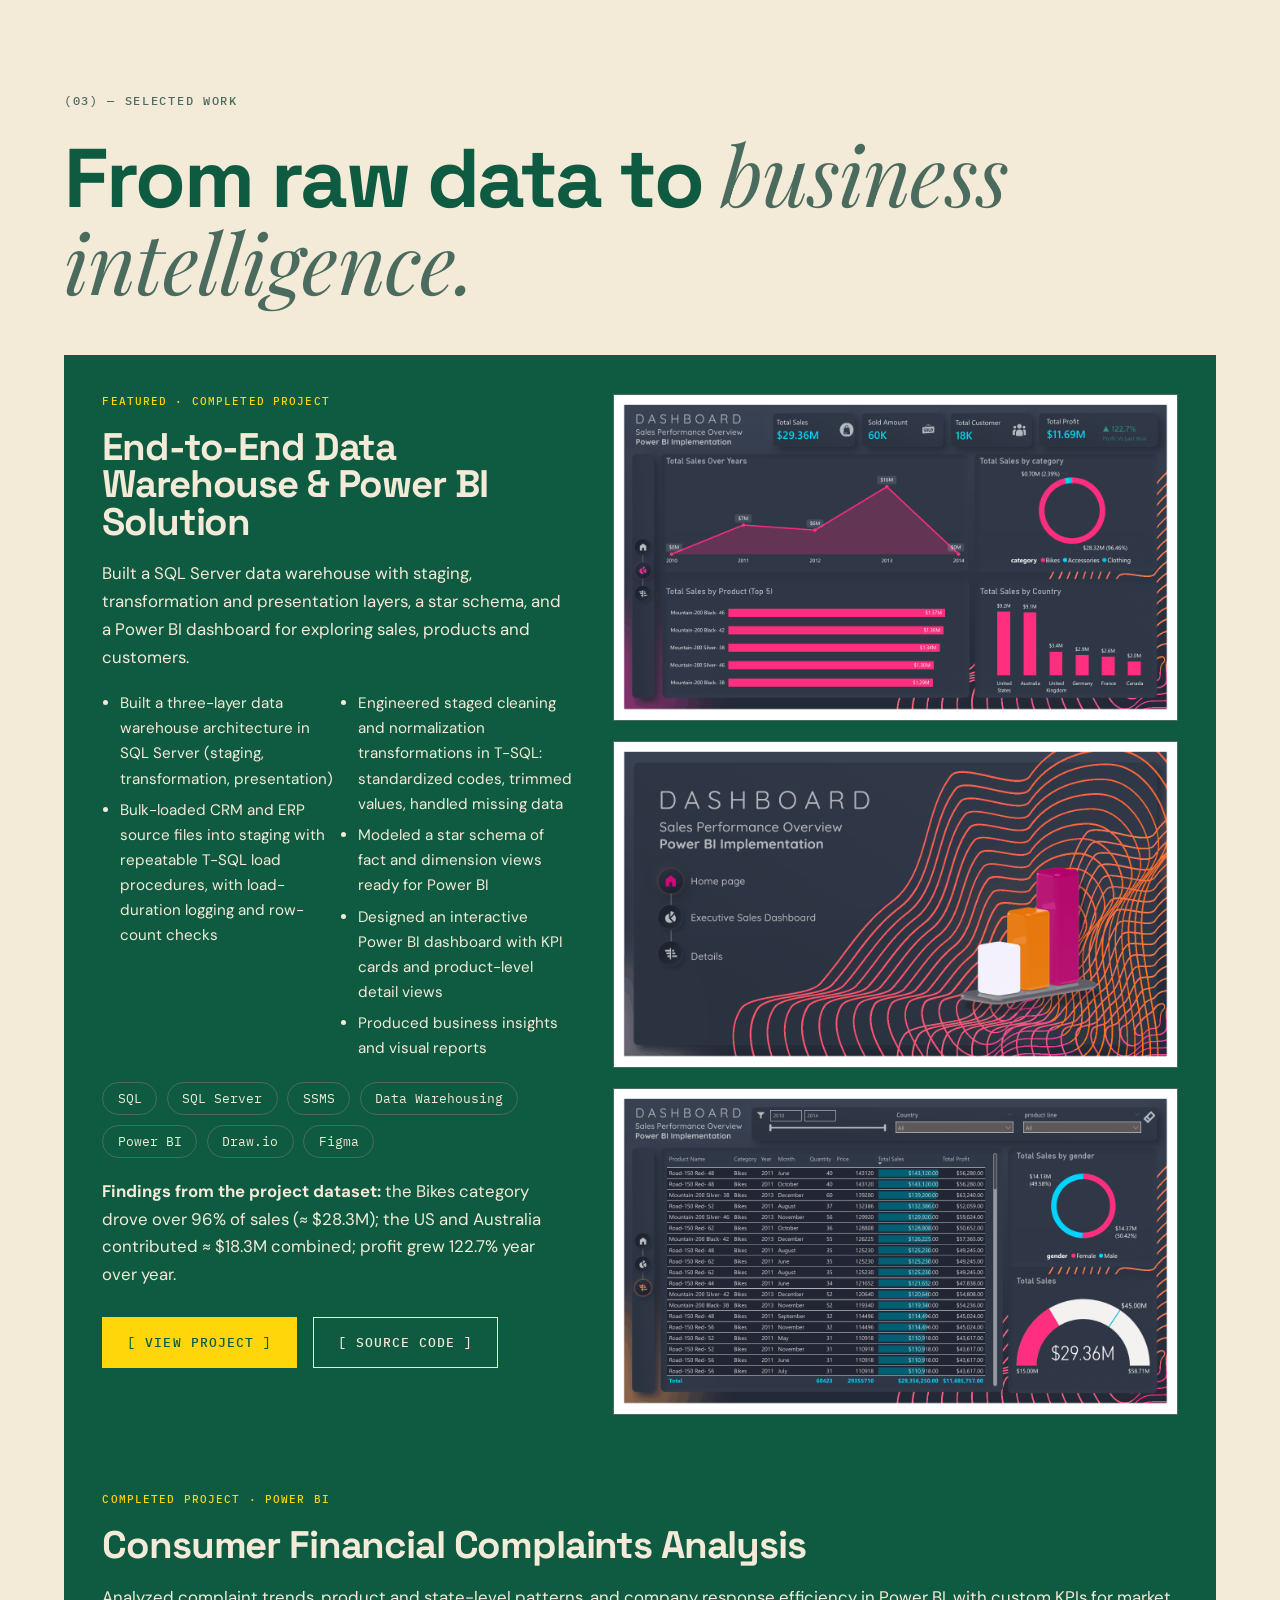
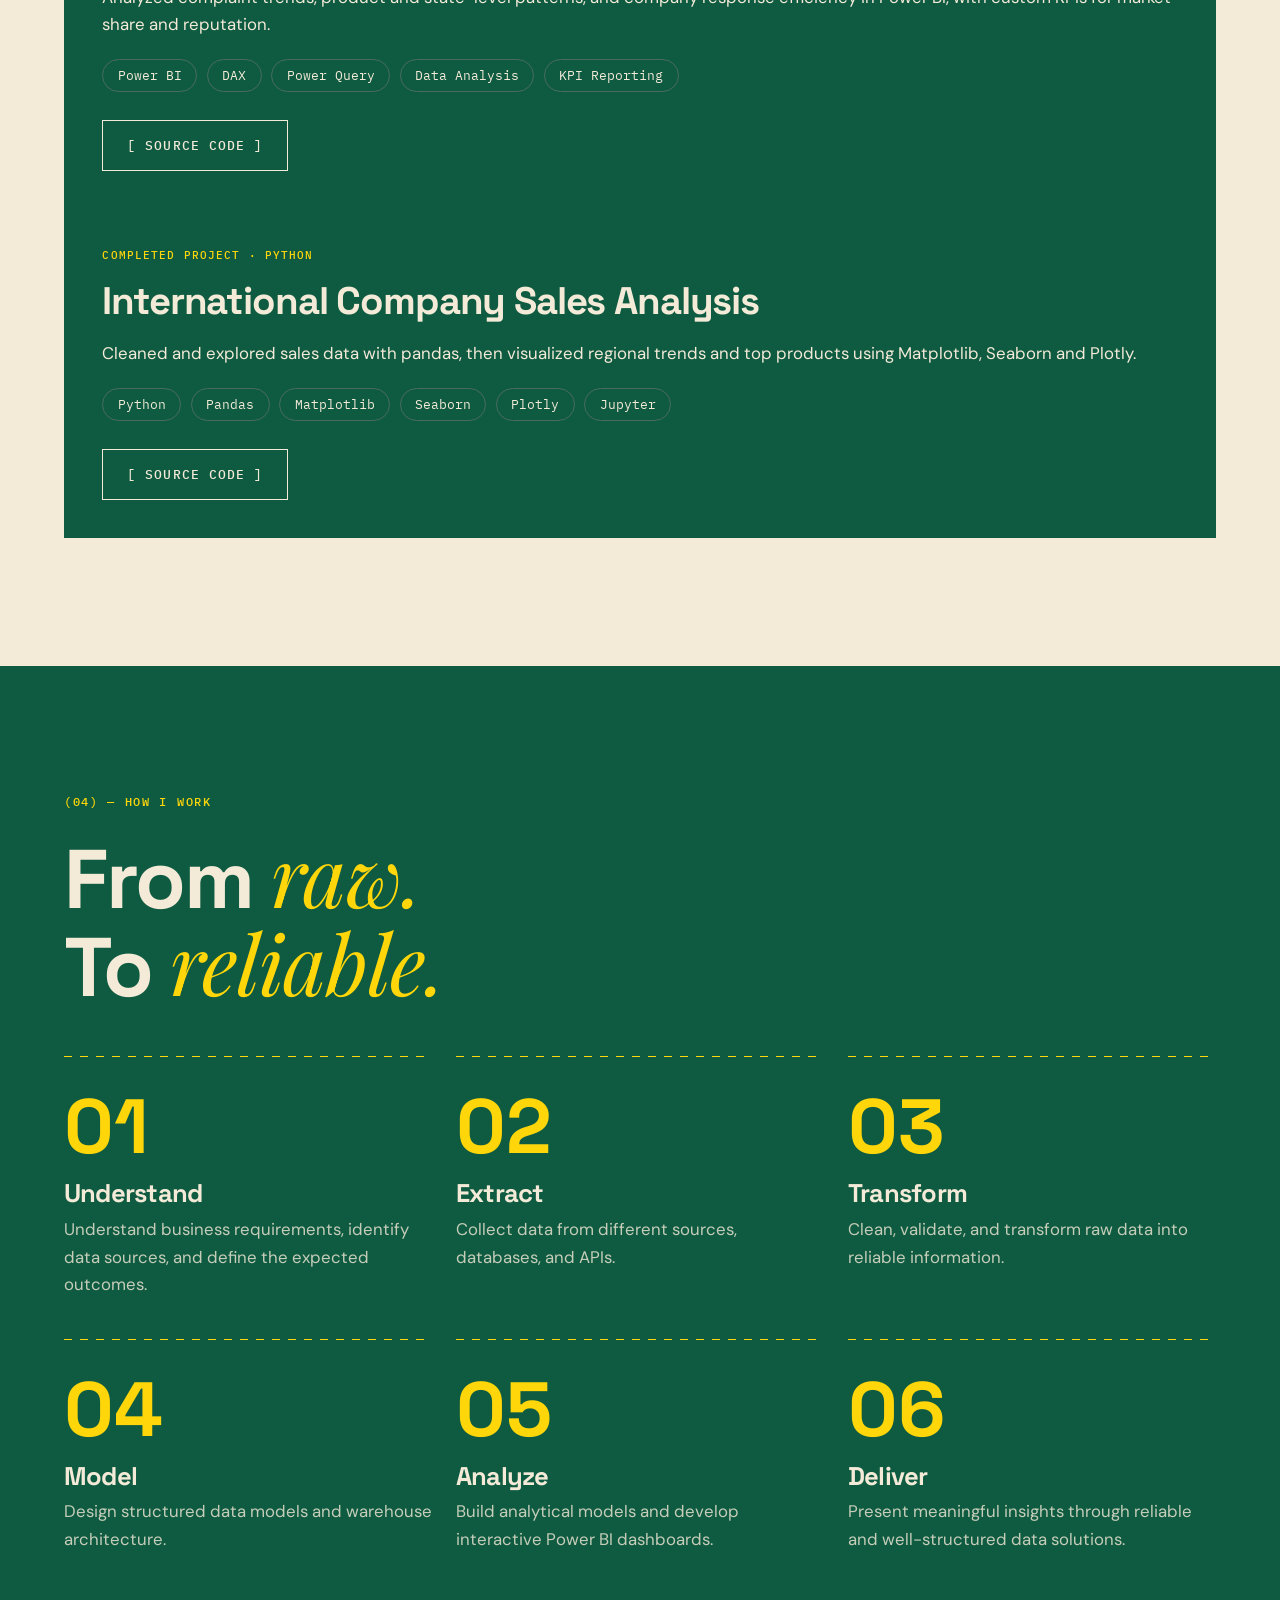
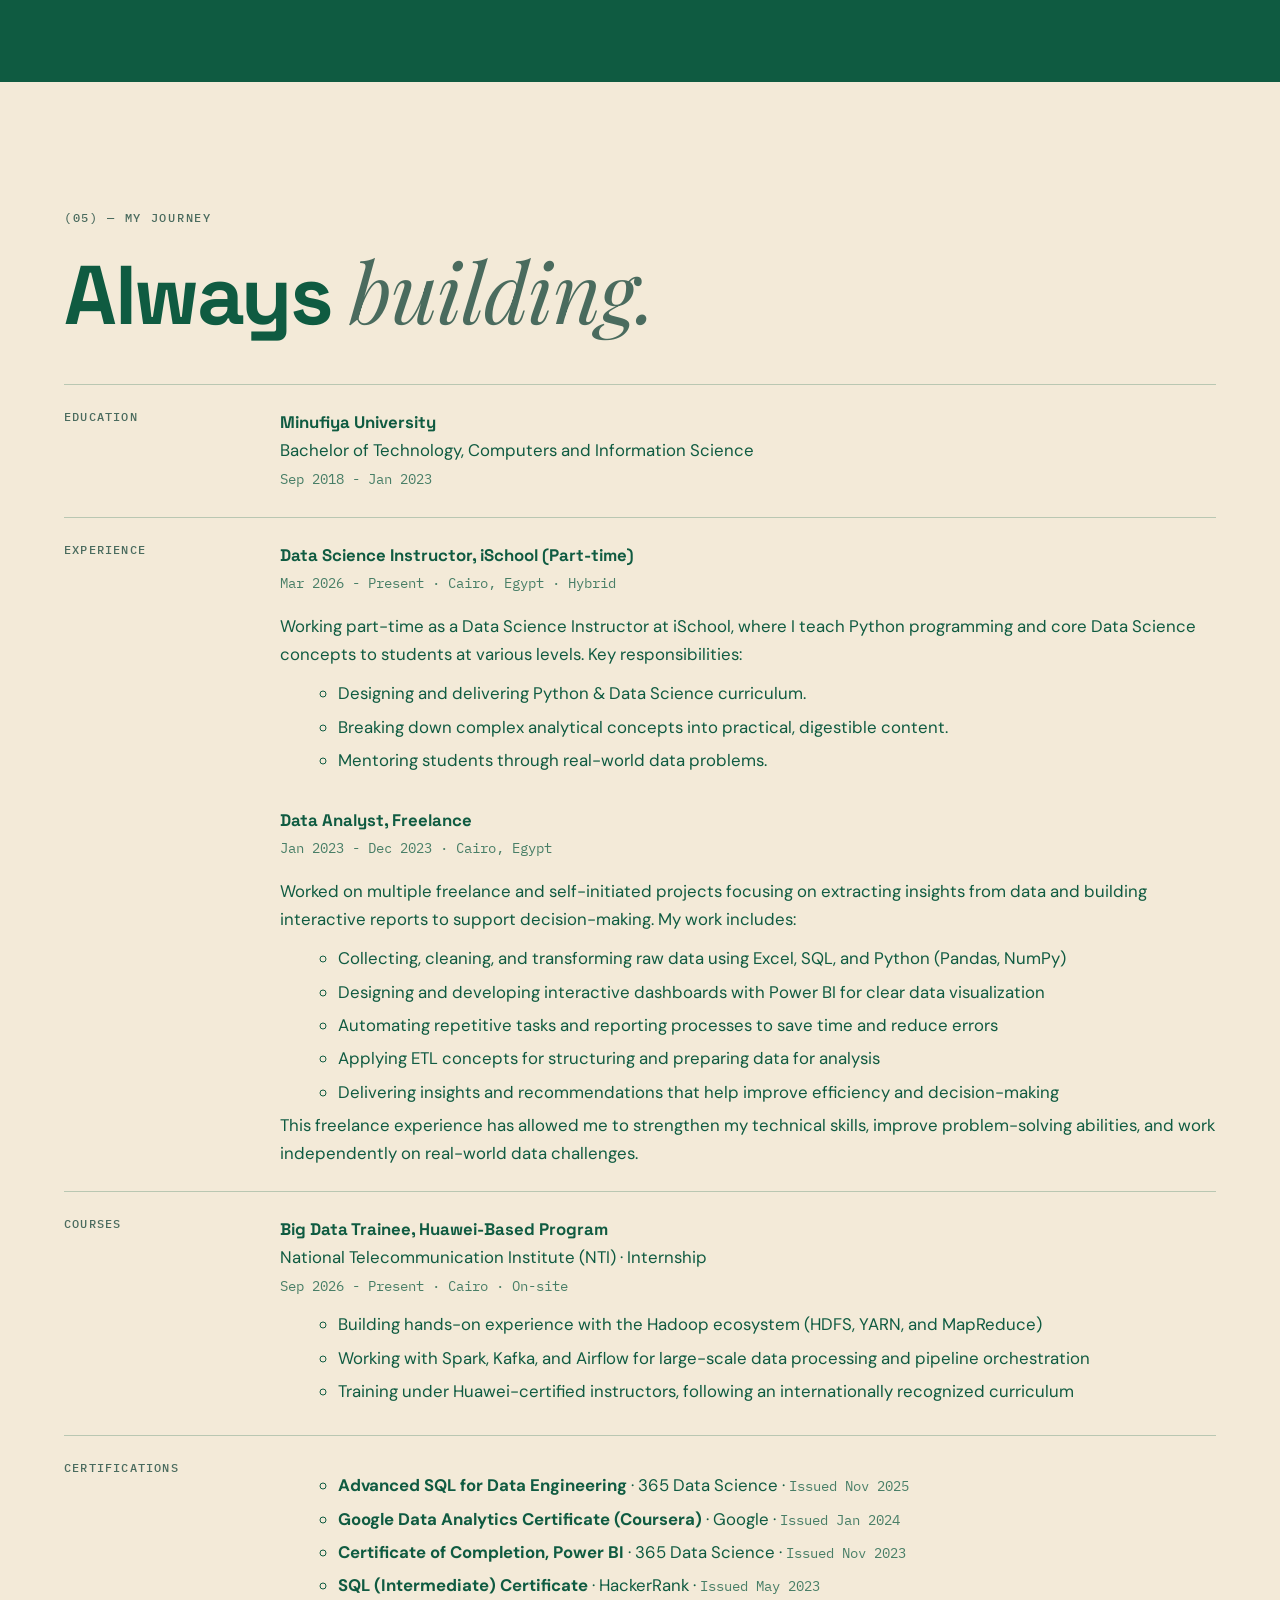
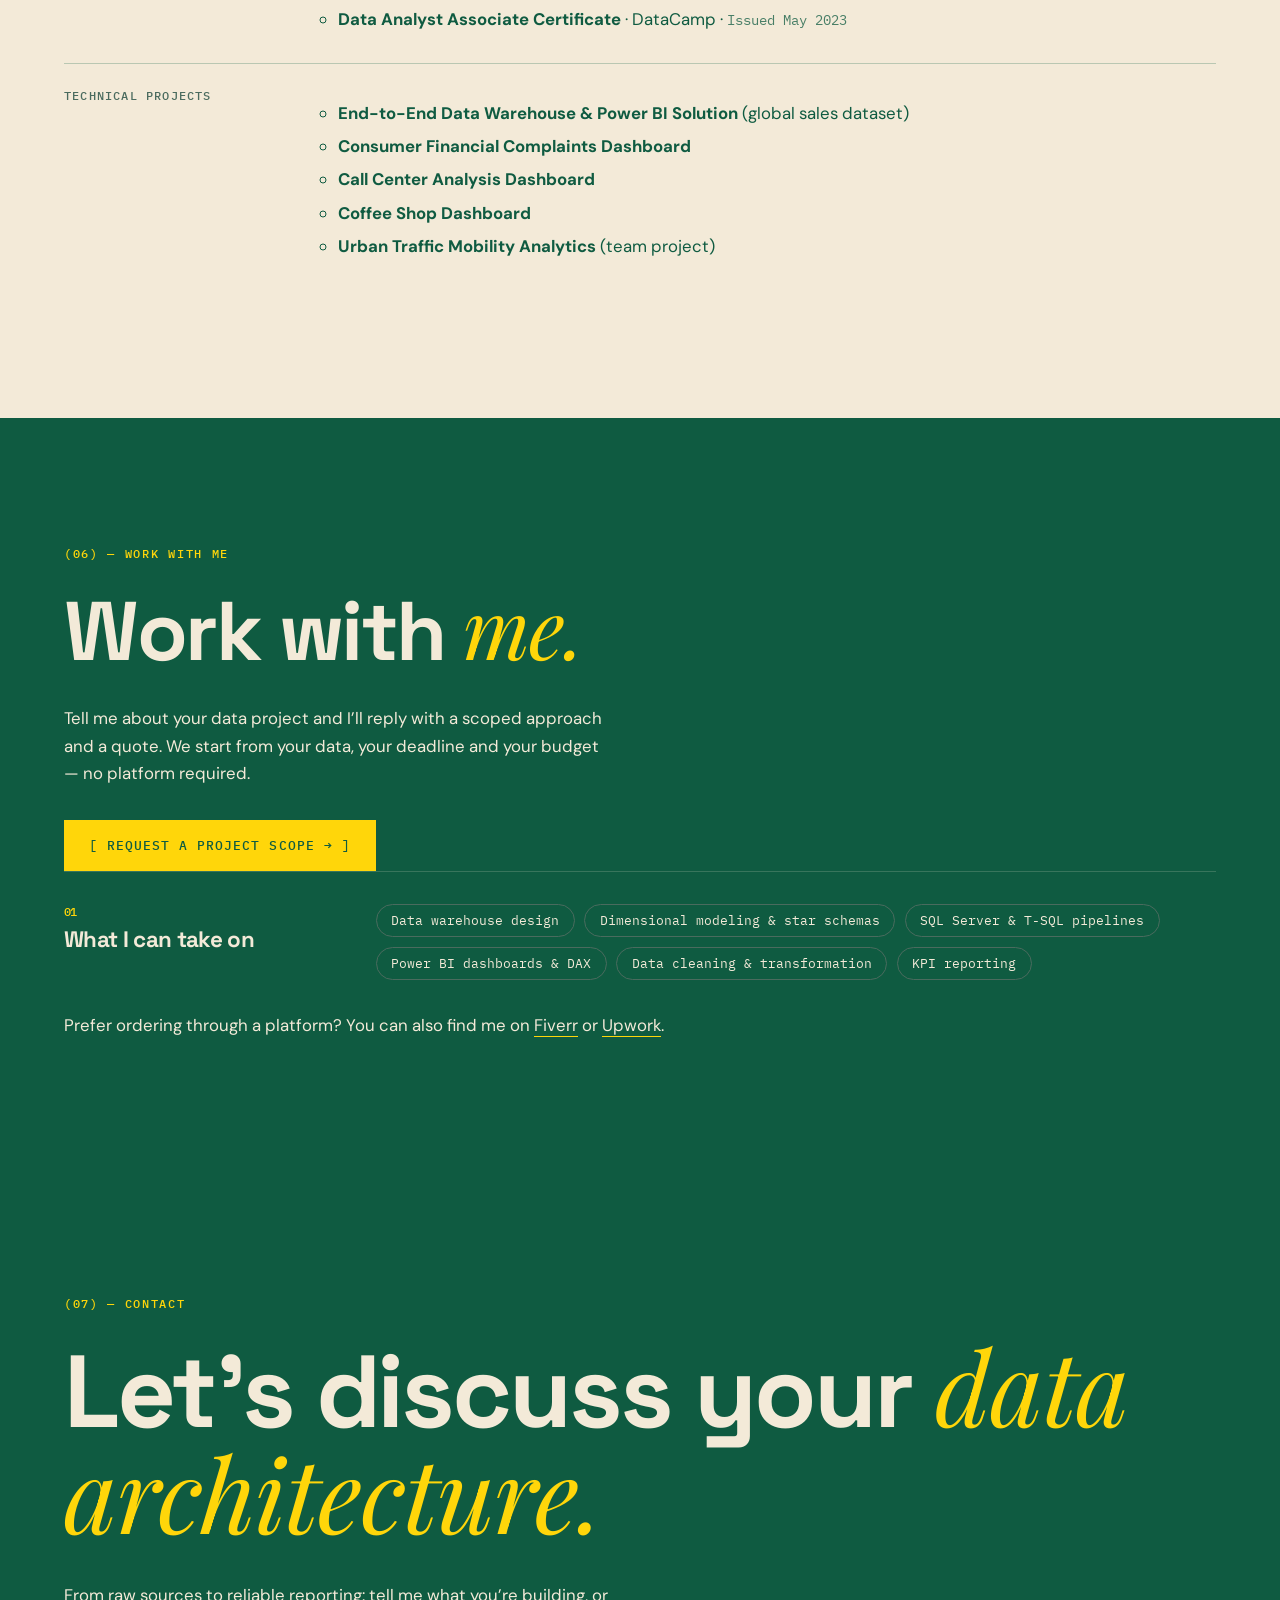
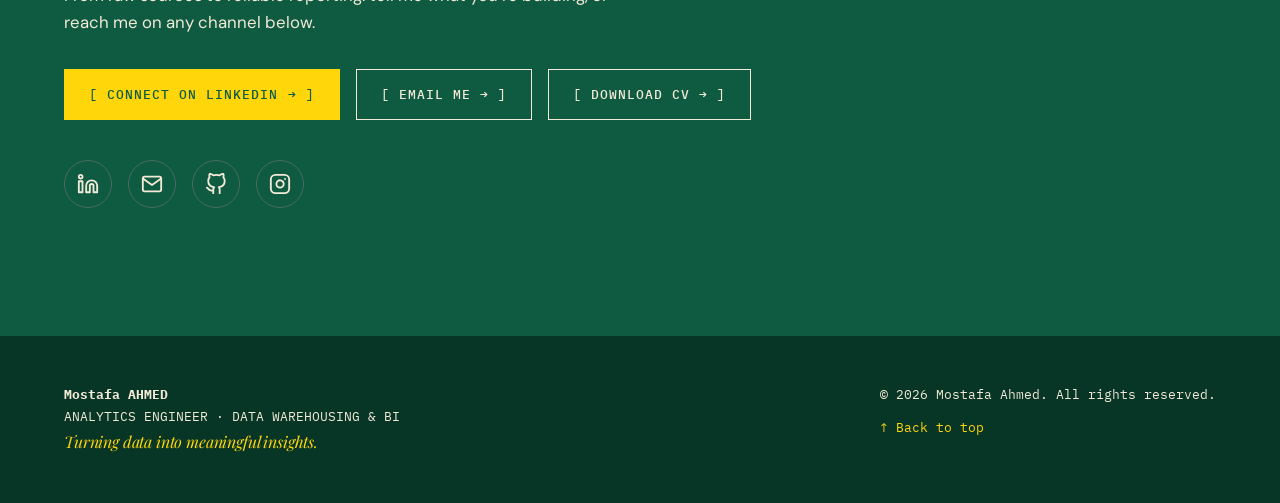
==== commit 93f9980c: "Replace marketplace cards with direct project-scope enquiry section; keep discreet platform text lin" ====
--- a/index.html
+++ b/index.html
@@ -179,28 +179,10 @@
 <section id="focus" class="dark">
 <span class="label">(06) — Work with me</span>
 <h2 class="rv">Work with <em>me.</em></h2>
-<p class="sub rv">Tell me about your data project and I’ll reply with a scoped approach and a quote. Prefer ordering through a platform? You can also book through Fiverr or Upwork below.</p>
+<p class="sub rv">Tell me about your data project and I’ll reply with a scoped approach and a quote. We start from your data, your deadline and your budget — no platform required.</p>
 <p class="cta rv"><a class="btn" href="mailto:mostafaworkmail9@gmail.com?subject=Project%20scope%20request&amp;body=Hi%20Mostafa%2C%0D%0A%0D%0AProject%20type%20(dashboard%20%2F%20data%20warehouse%20%2F%20analysis)%3A%0D%0AData%20sources%20(Excel%2C%20CSV%2C%20SQL%2C%20other)%3A%0D%0ATimeline%3A%0D%0ABrief%20description%3A%0D%0A">[ Request a project scope → ]</a></p>
-<div class="wgrid">
-<article class="wcard rv">
-<img class="wthumb" src="assets/images/fiverr-card.svg" alt="Preview of Mostafa's Power BI dashboard gig on Fiverr" width="800" height="520" loading="lazy">
-<div class="wbody">
-<span class="chip">Fiverr · Gig</span>
-<h3>Professional Power BI dashboards</h3>
-<p>Interactive dashboards with a clean star-schema data model, custom DAX measures, Power Query cleaning and KPI visuals, built from your Excel, CSV or SQL data. Source .pbix file included.</p>
-<p class="cta"><a class="btn" href="https://www.fiverr.com/mostafaahmed_20/be-your-data-analyst-visualiser-power-bi-developer-kpi-business-analyst" target="_blank" rel="noopener">[ View gig on Fiverr &rarr; ]</a></p>
-</div>
-</article>
-<article class="wcard rv">
-<img class="wthumb" src="assets/images/upwork-card.svg" alt="Preview of Mostafa's Upwork profile: Data Analyst, Excel, Power BI Dashboards, DAX" width="800" height="560" loading="lazy">
-<div class="wbody">
-<span class="chip">Upwork · Profile</span>
-<h3>Data Analyst | Excel, Power BI Dashboards | DAX</h3>
-<p>Data analysis and Power BI dashboard services on Upwork, for hourly or longer-running engagements.</p>
-<p class="cta"><a class="btn" href="https://www.upwork.com/freelancers/~01f6e7537eb96df17a" target="_blank" rel="noopener">[ View profile on Upwork &rarr; ]</a></p>
-</div>
-</article>
-</div>
+<div class="cat rv"><h3><span>01</span>What I can take on</h3><ul class="tags"><li>Data warehouse design</li><li>Dimensional modeling &amp; star schemas</li><li>SQL Server &amp; T-SQL pipelines</li><li>Power BI dashboards &amp; DAX</li><li>Data cleaning &amp; transformation</li><li>KPI reporting</li></ul></div>
+<p class="rv">Prefer ordering through a platform? You can also find me on <a style="border-bottom:1px solid #FFD60A" href="https://www.fiverr.com/mostafaahmed_20/be-your-data-analyst-visualiser-power-bi-developer-kpi-business-analyst" target="_blank" rel="noopener">Fiverr</a> or <a style="border-bottom:1px solid #FFD60A" href="https://www.upwork.com/freelancers/~01f6e7537eb96df17a" target="_blank" rel="noopener">Upwork</a>.</p>
 </section>
 
 <section id="contact" class="dark contact">
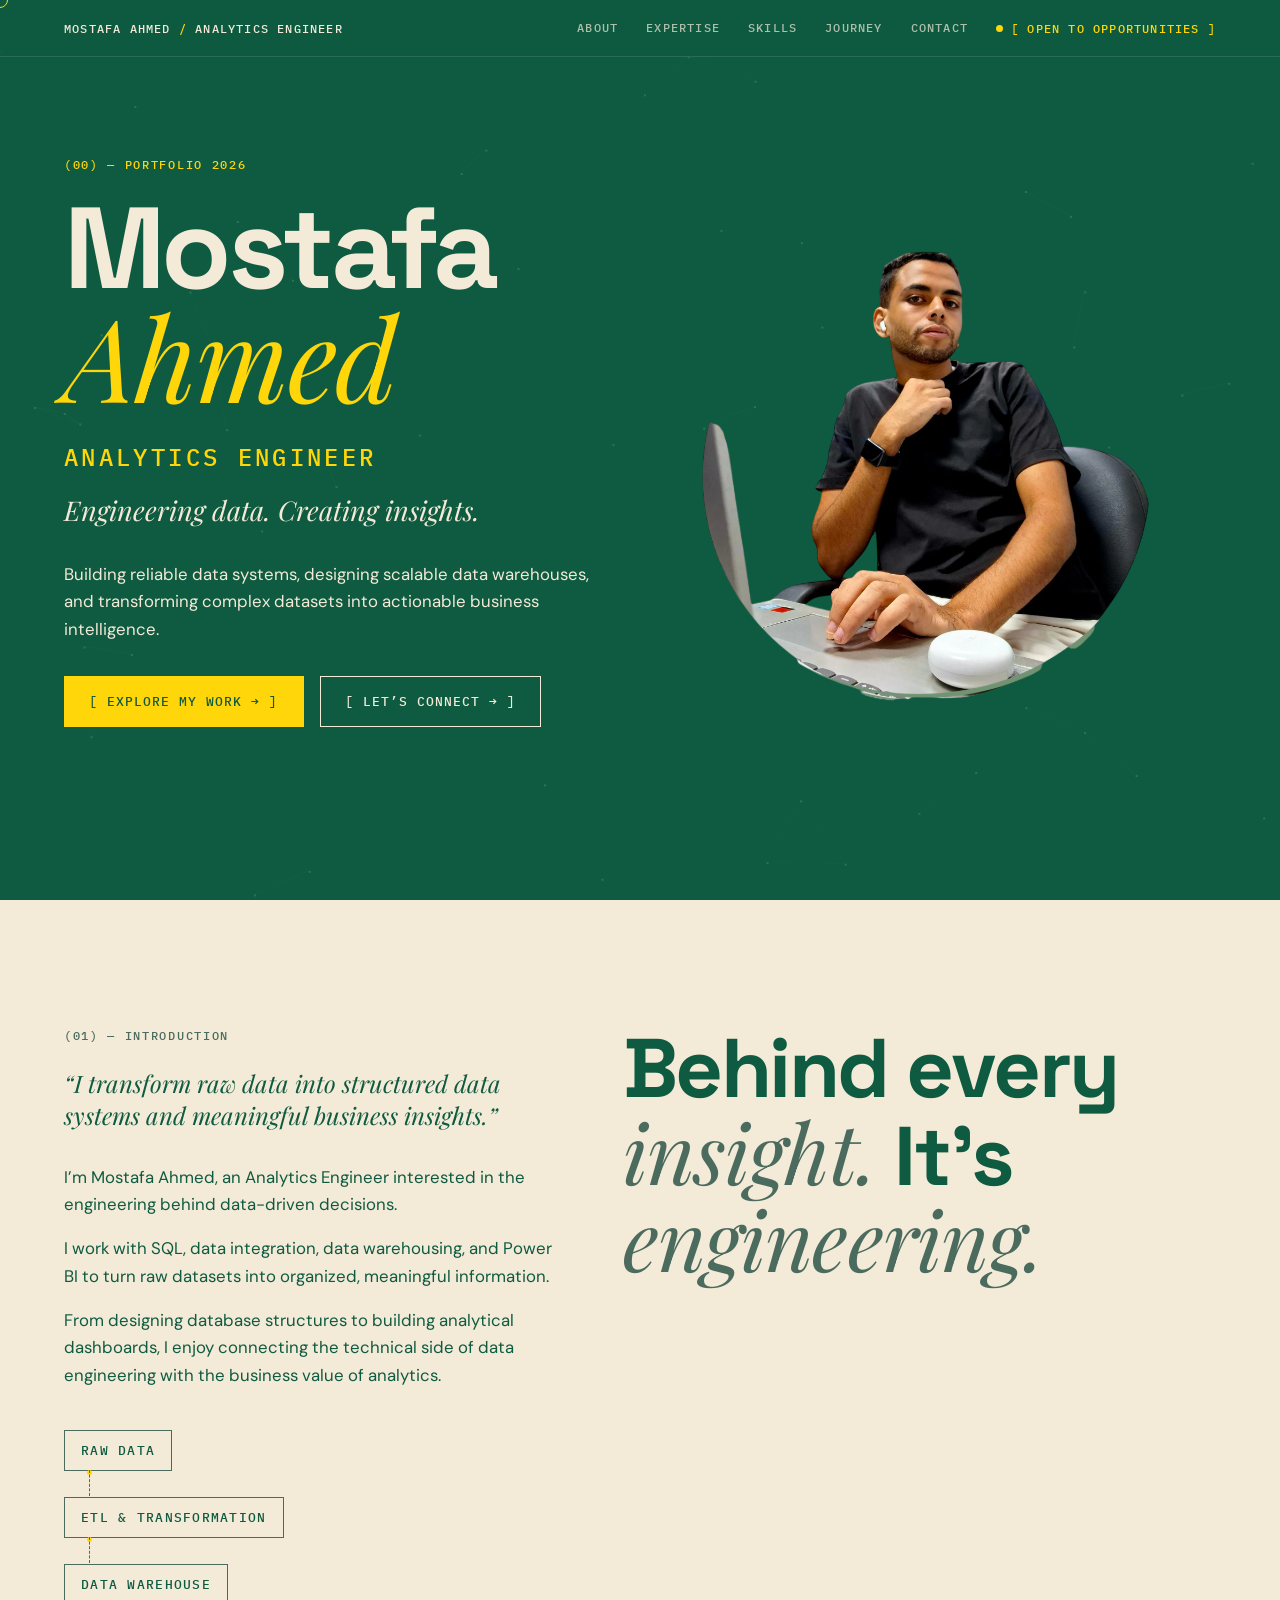
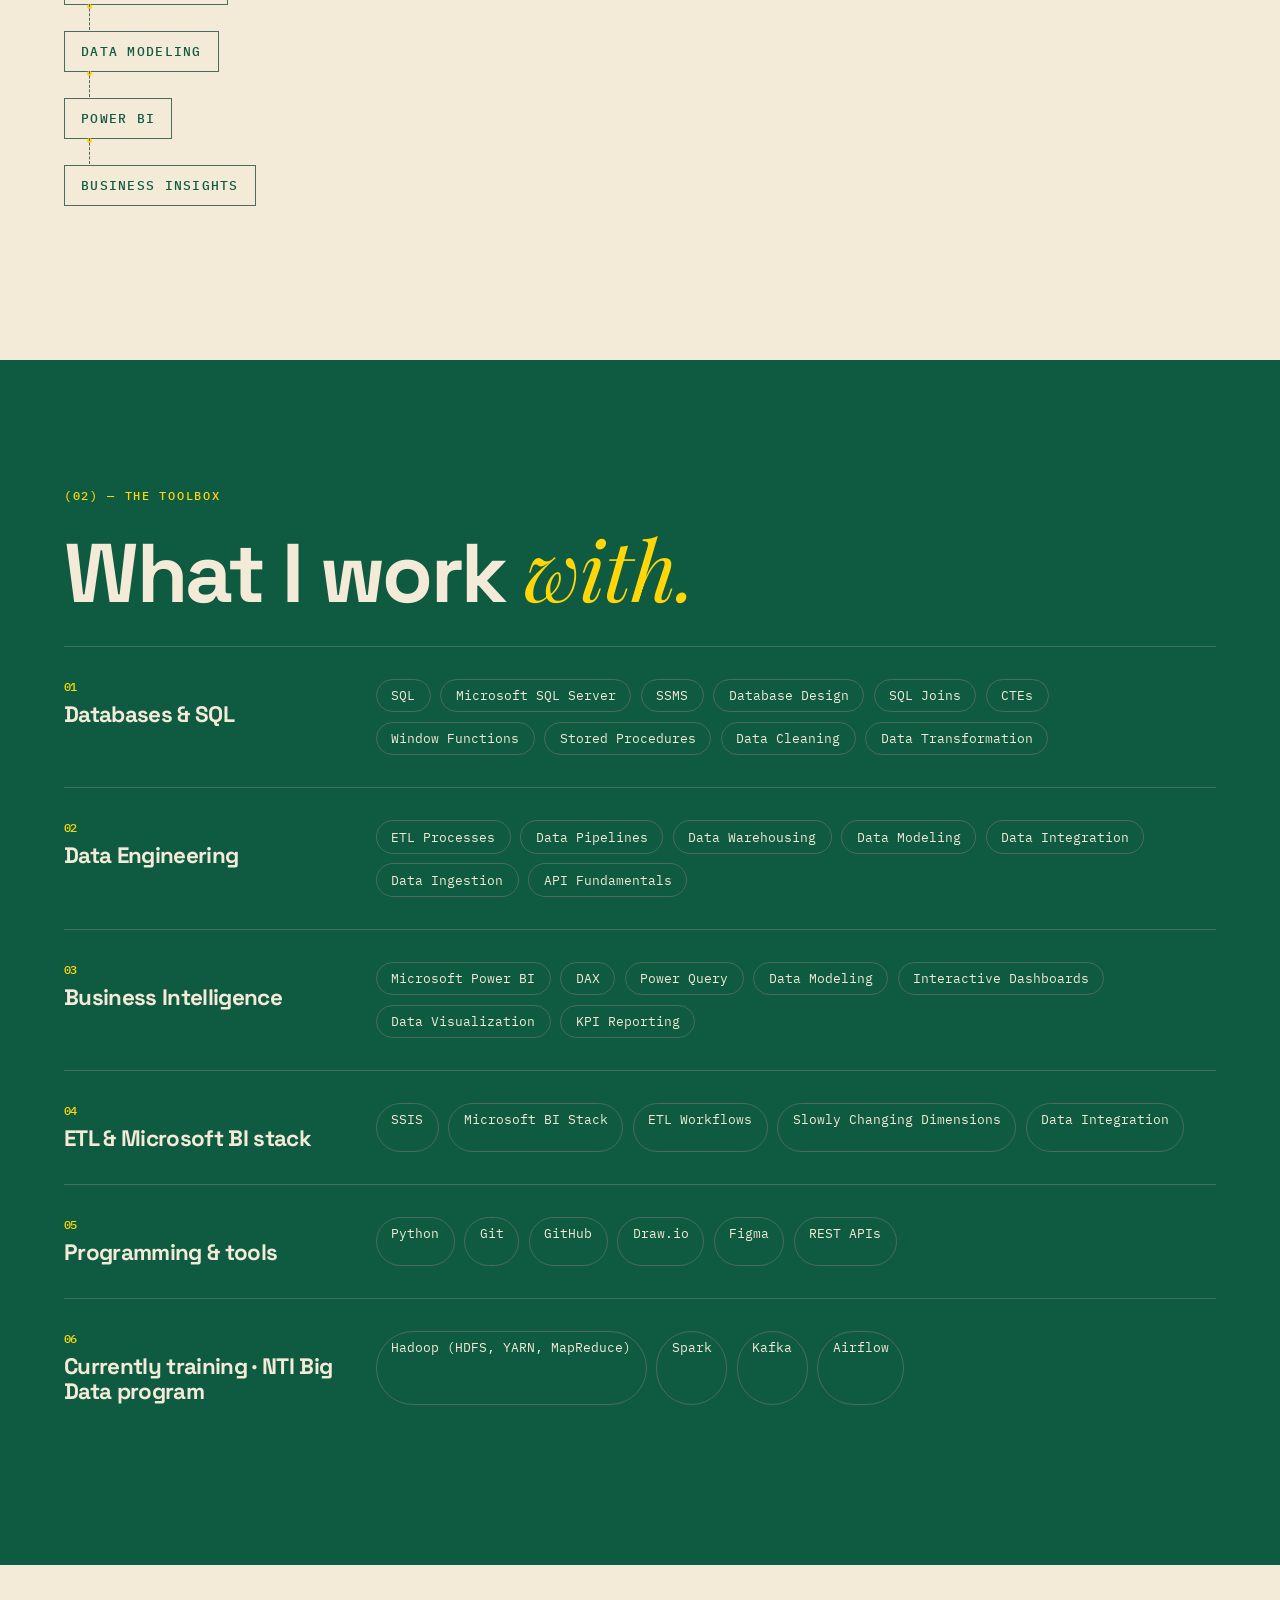
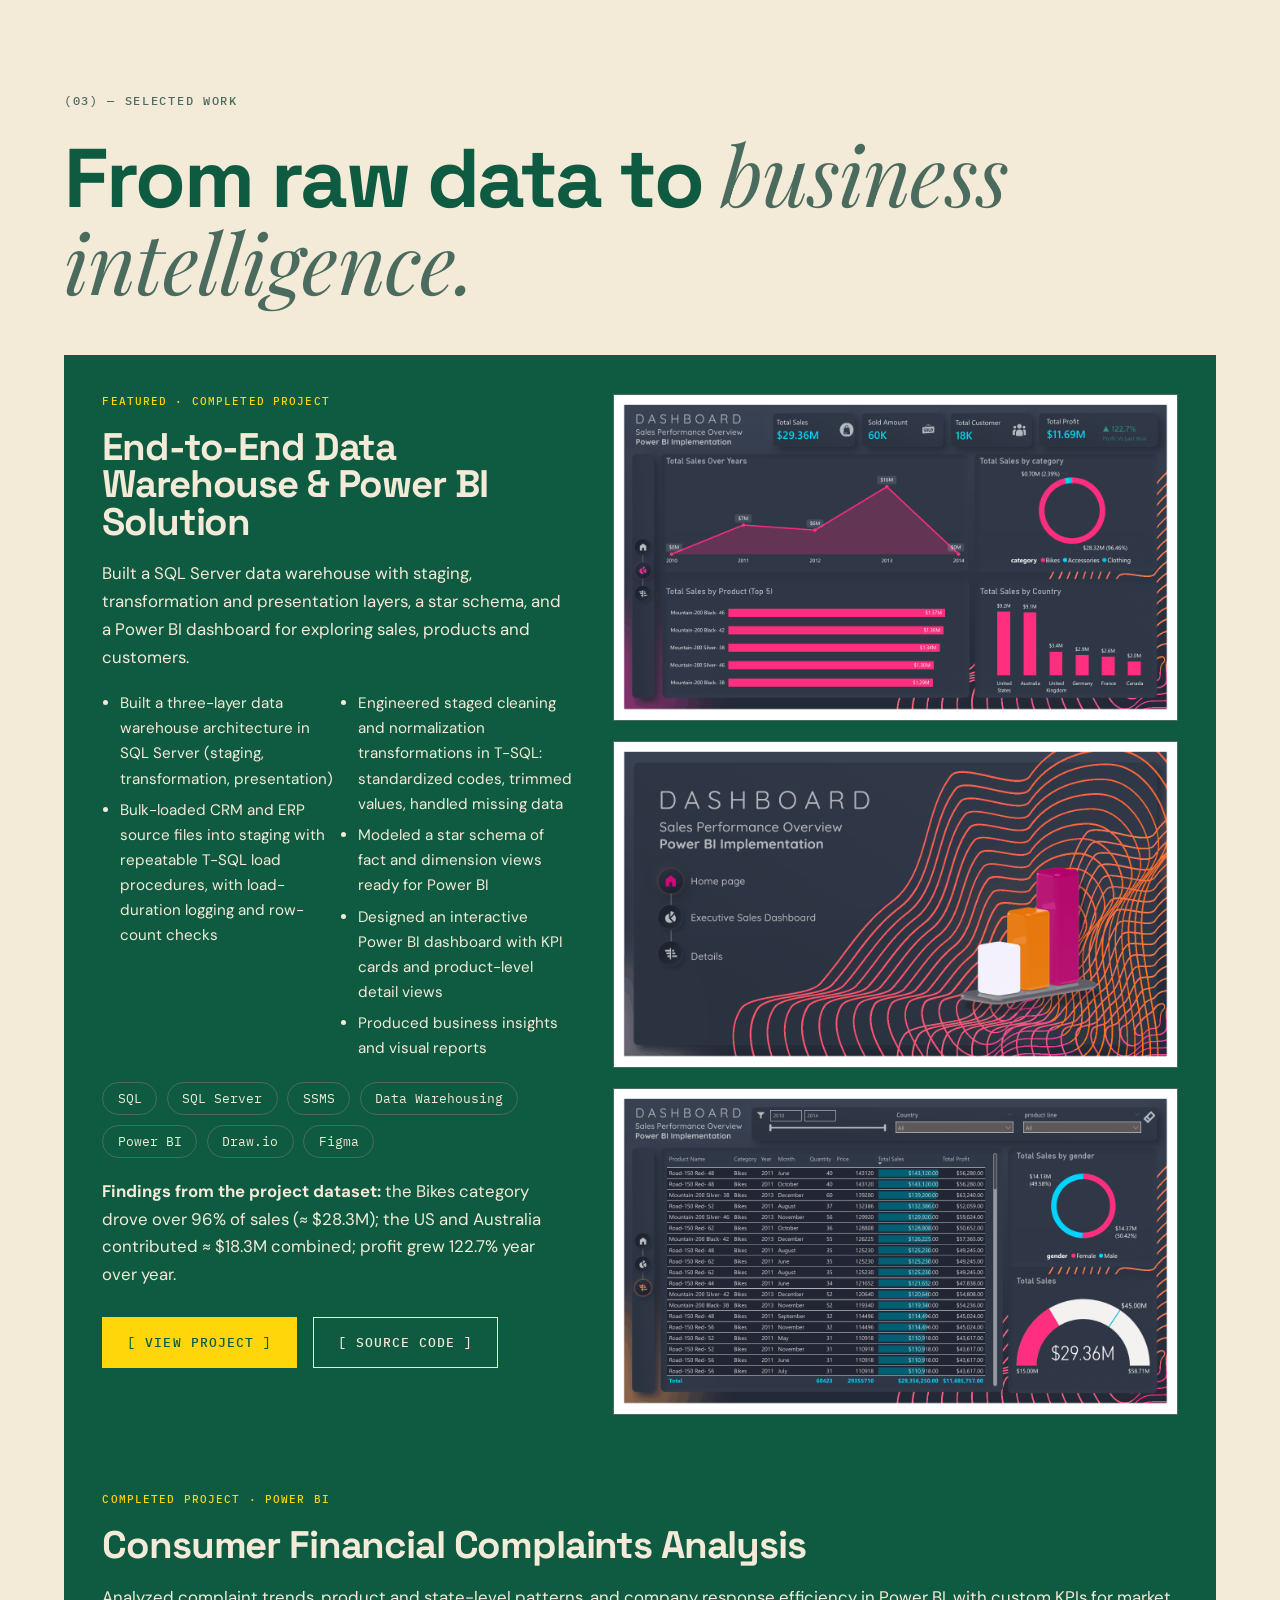
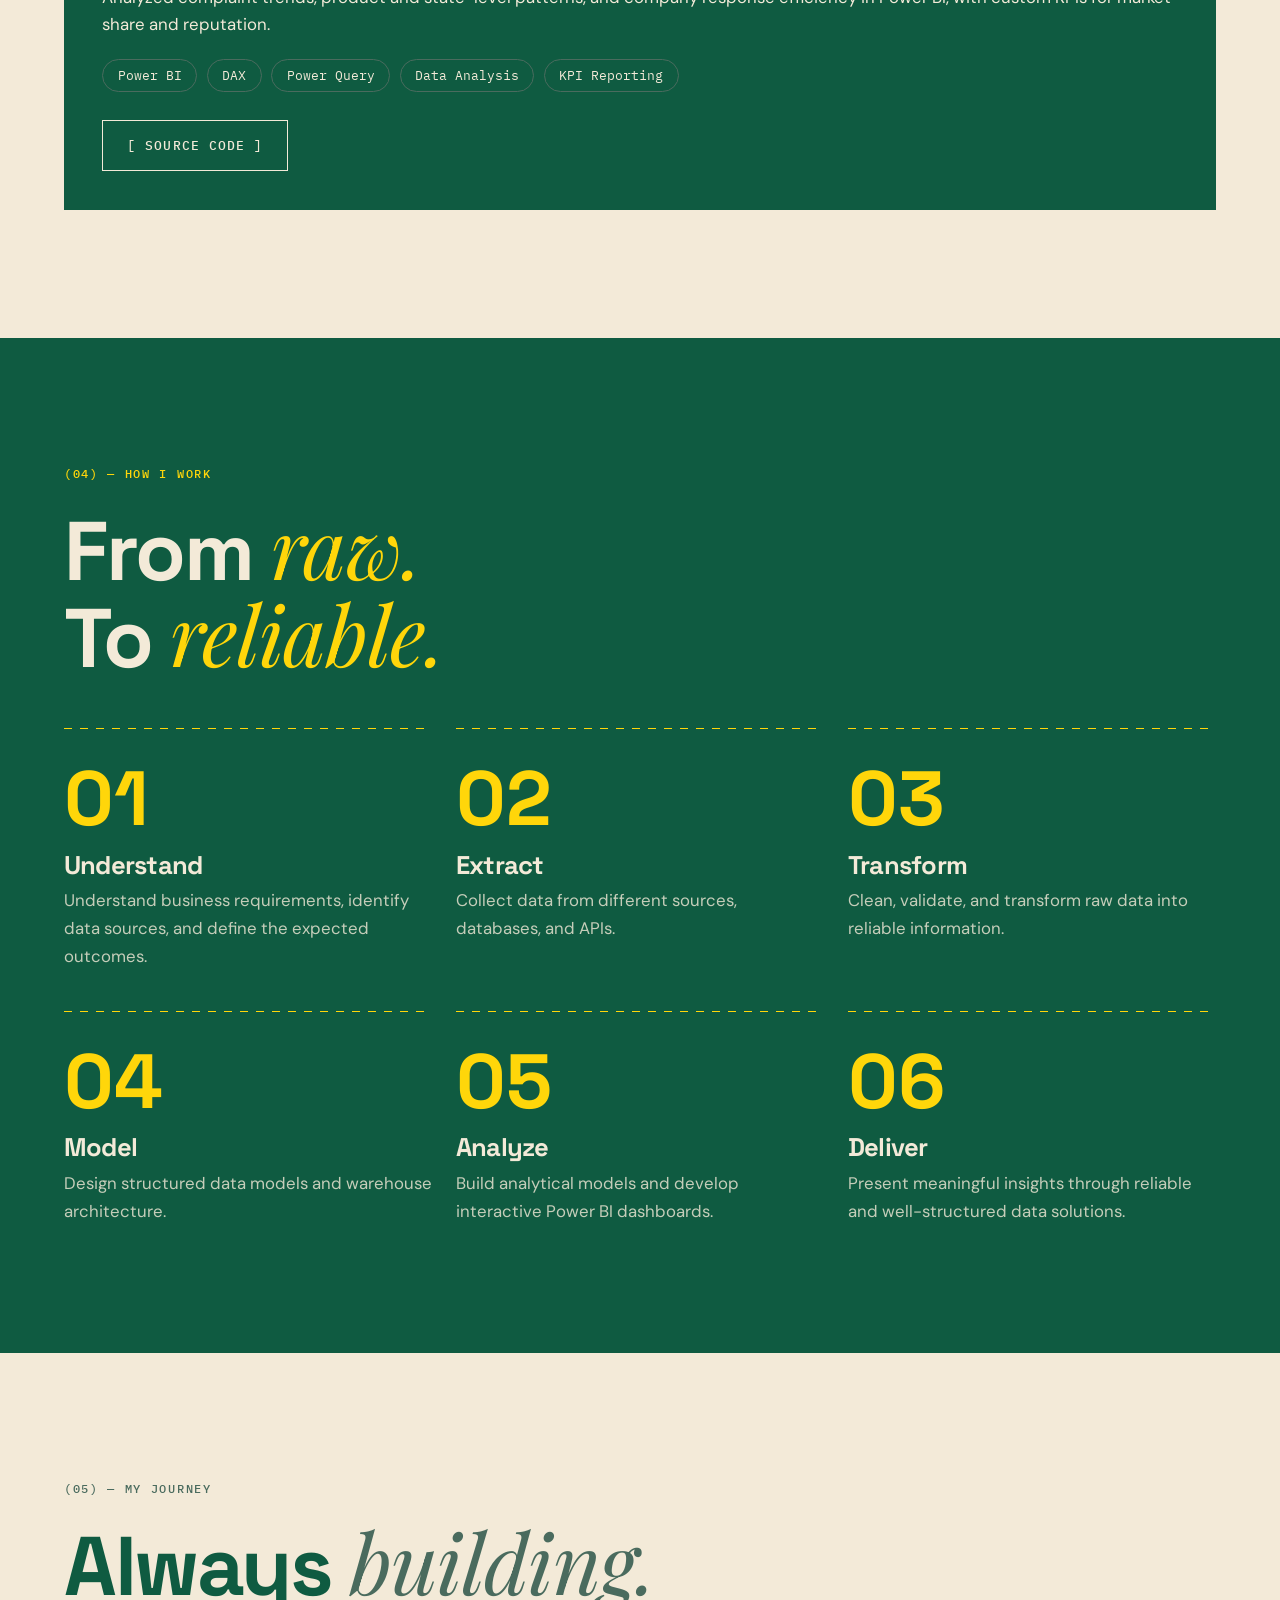
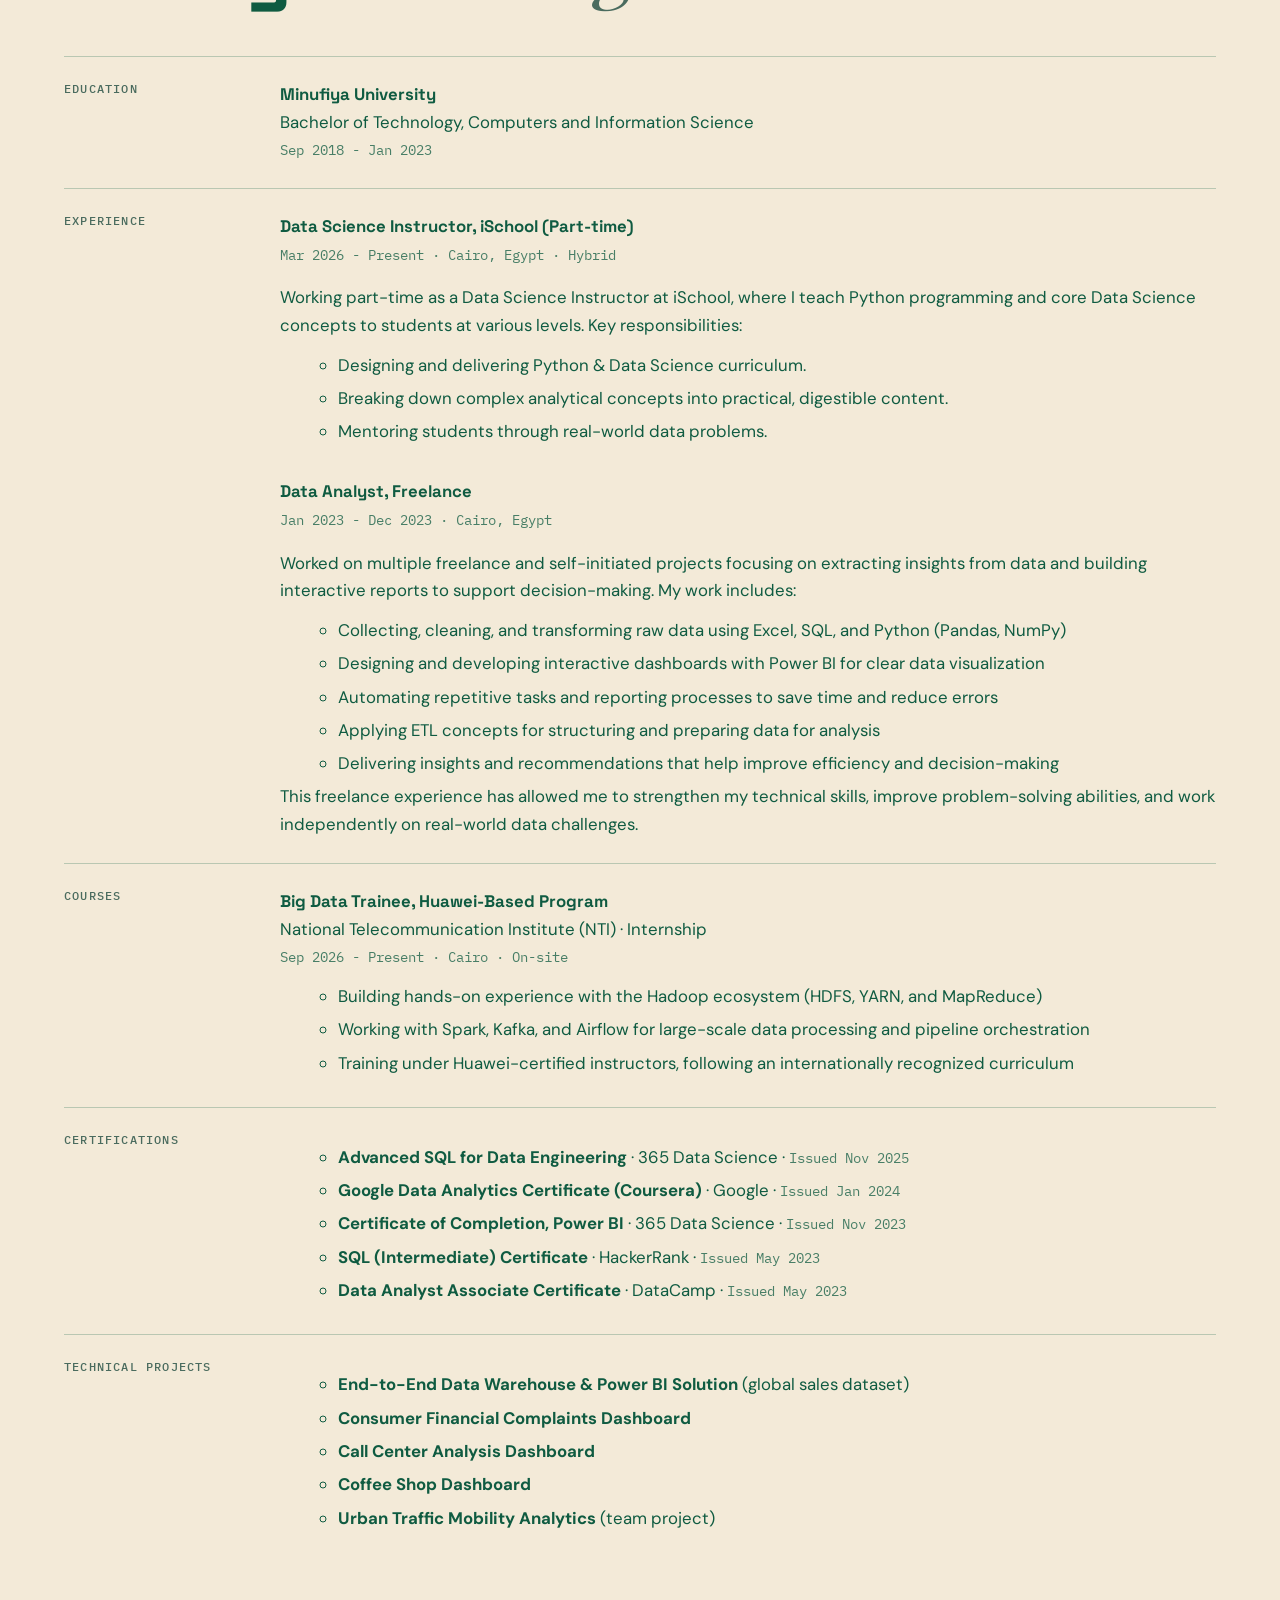
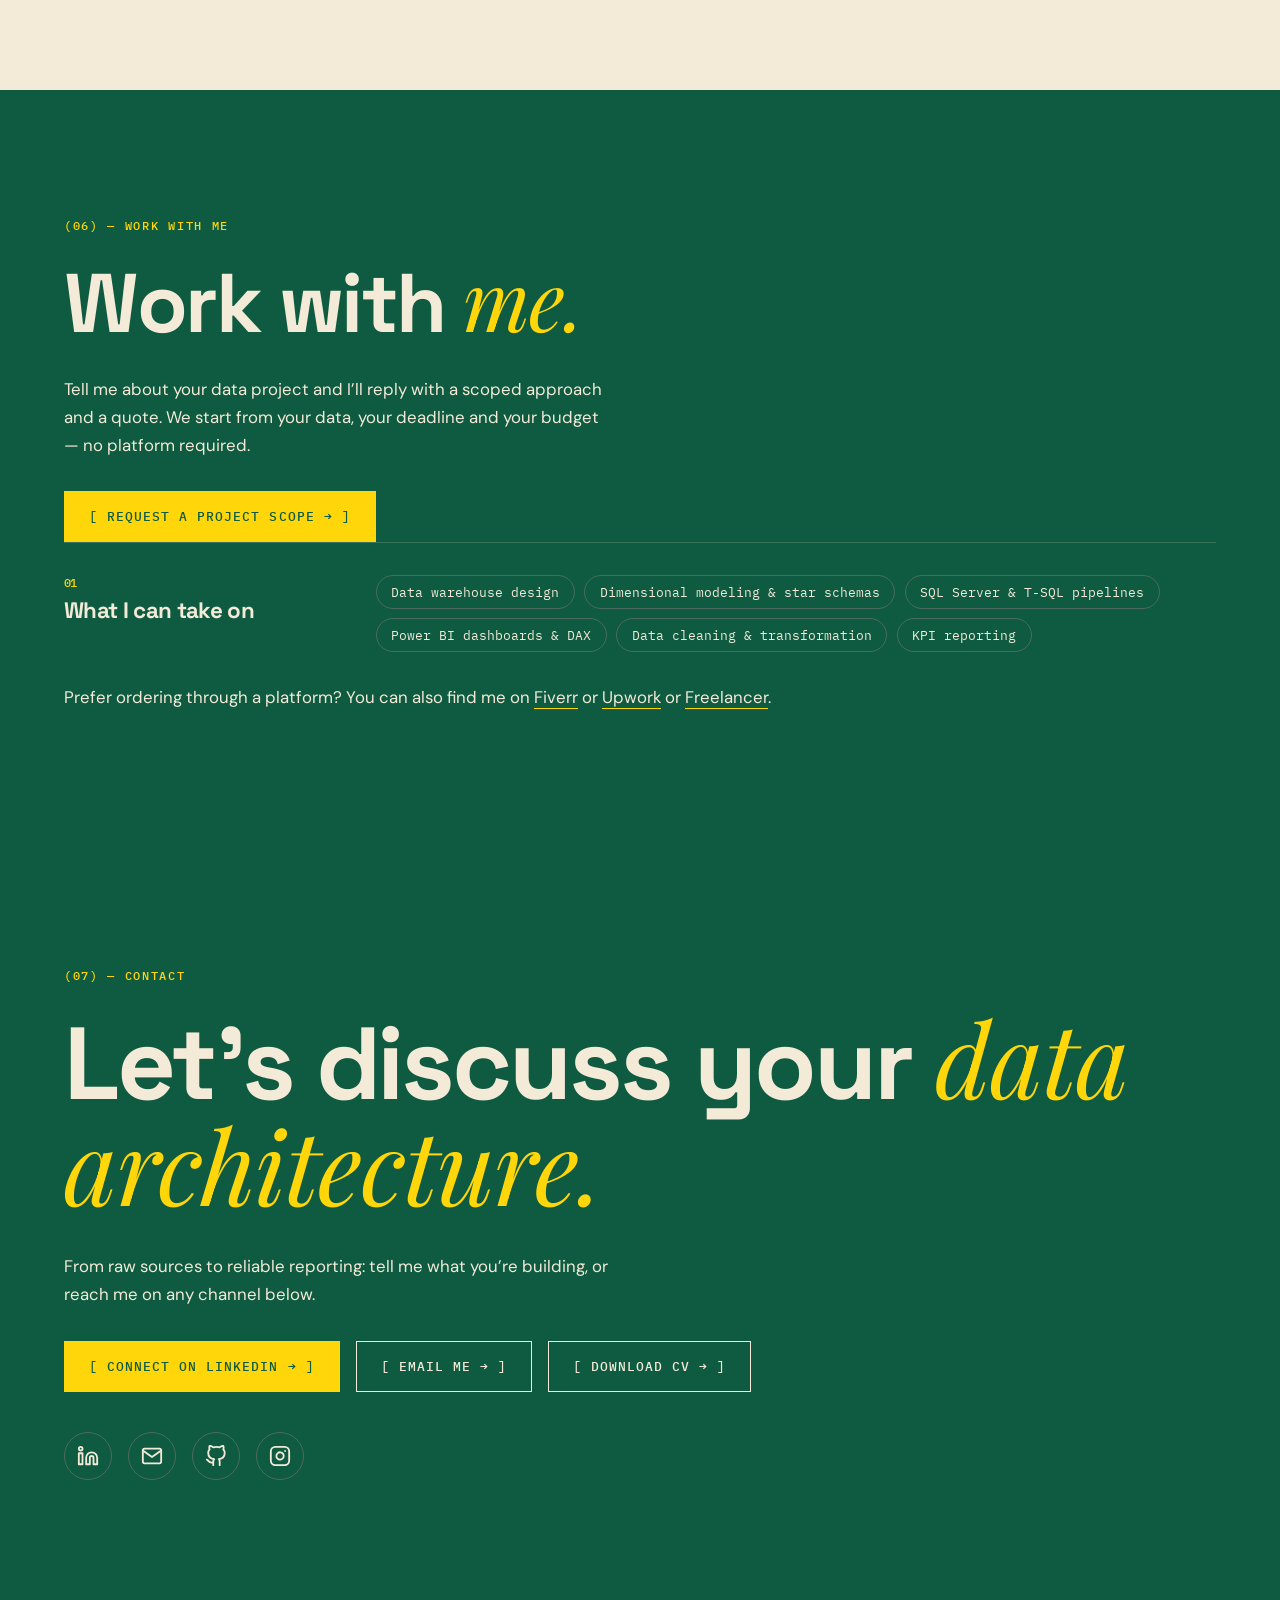
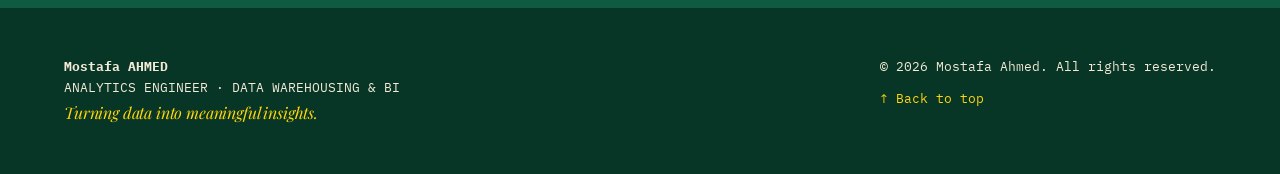
==== commit a17c3bb2: "Nav: rename Projects to Expertise (skills now Skills); drop International Sales project; add Freelan" ====
--- a/index.html
+++ b/index.html
@@ -22,7 +22,7 @@
 <a class="brand" href="#hero">Mostafa Ahmed <i>/</i> Analytics Engineer</a>
 <button id="menu" aria-expanded="false" aria-controls="nav">Menu</button>
 <nav id="nav" aria-label="Main">
-<a href="#about">About</a><a href="#projects">Projects</a><a href="#expertise">Expertise</a><a href="#journey">Journey</a><a href="#contact">Contact</a>
+<a href="#about">About</a><a href="#projects">Expertise</a><a href="#expertise">Skills</a><a href="#journey">Journey</a><a href="#contact">Contact</a>
 <span class="status"><b></b>[ Open to opportunities ]</span>
 </nav>
 </header>
@@ -94,13 +94,6 @@
 <ul class="tags"><li>Power BI</li><li>DAX</li><li>Power Query</li><li>Data Analysis</li><li>KPI Reporting</li></ul>
 <p class="cta"><a class="btn ghost" href="https://github.com/mostafaahmed-20/Consumer_Financial_Complaints_Dashboard" target="_blank" rel="noopener">[ Source code ]</a></p>
 </article>
-<article class="card p3 rv">
-<span class="chip">Completed project · Python</span>
-<h3>International Company Sales Analysis</h3>
-<p>Cleaned and explored sales data with pandas, then visualized regional trends and top products using Matplotlib, Seaborn and Plotly.</p>
-<ul class="tags"><li>Python</li><li>Pandas</li><li>Matplotlib</li><li>Seaborn</li><li>Plotly</li><li>Jupyter</li></ul>
-<p class="cta"><a class="btn ghost" href="https://github.com/mostafaahmed-20/International-Company-Sales-Analysis" target="_blank" rel="noopener">[ Source code ]</a></p>
-</article>
 </div>
 </section>
 
@@ -182,7 +175,7 @@
 <p class="sub rv">Tell me about your data project and I’ll reply with a scoped approach and a quote. We start from your data, your deadline and your budget — no platform required.</p>
 <p class="cta rv"><a class="btn" href="mailto:mostafaworkmail9@gmail.com?subject=Project%20scope%20request&amp;body=Hi%20Mostafa%2C%0D%0A%0D%0AProject%20type%20(dashboard%20%2F%20data%20warehouse%20%2F%20analysis)%3A%0D%0AData%20sources%20(Excel%2C%20CSV%2C%20SQL%2C%20other)%3A%0D%0ATimeline%3A%0D%0ABrief%20description%3A%0D%0A">[ Request a project scope → ]</a></p>
 <div class="cat rv"><h3><span>01</span>What I can take on</h3><ul class="tags"><li>Data warehouse design</li><li>Dimensional modeling &amp; star schemas</li><li>SQL Server &amp; T-SQL pipelines</li><li>Power BI dashboards &amp; DAX</li><li>Data cleaning &amp; transformation</li><li>KPI reporting</li></ul></div>
-<p class="rv">Prefer ordering through a platform? You can also find me on <a style="border-bottom:1px solid #FFD60A" href="https://www.fiverr.com/mostafaahmed_20/be-your-data-analyst-visualiser-power-bi-developer-kpi-business-analyst" target="_blank" rel="noopener">Fiverr</a> or <a style="border-bottom:1px solid #FFD60A" href="https://www.upwork.com/freelancers/~01f6e7537eb96df17a" target="_blank" rel="noopener">Upwork</a>.</p>
+<p class="rv">Prefer ordering through a platform? You can also find me on <a style="border-bottom:1px solid #FFD60A" href="https://www.fiverr.com/mostafaahmed_20/be-your-data-analyst-visualiser-power-bi-developer-kpi-business-analyst" target="_blank" rel="noopener">Fiverr</a> or <a style="border-bottom:1px solid #FFD60A" href="https://www.upwork.com/freelancers/~01f6e7537eb96df17a" target="_blank" rel="noopener">Upwork</a> or <a style="border-bottom:1px solid #FFD60A" href="https://www.freelancer.com/u/MostafaAhmed200" target="_blank" rel="noopener">Freelancer</a>.</p>
 </section>
 
 <section id="contact" class="dark contact">
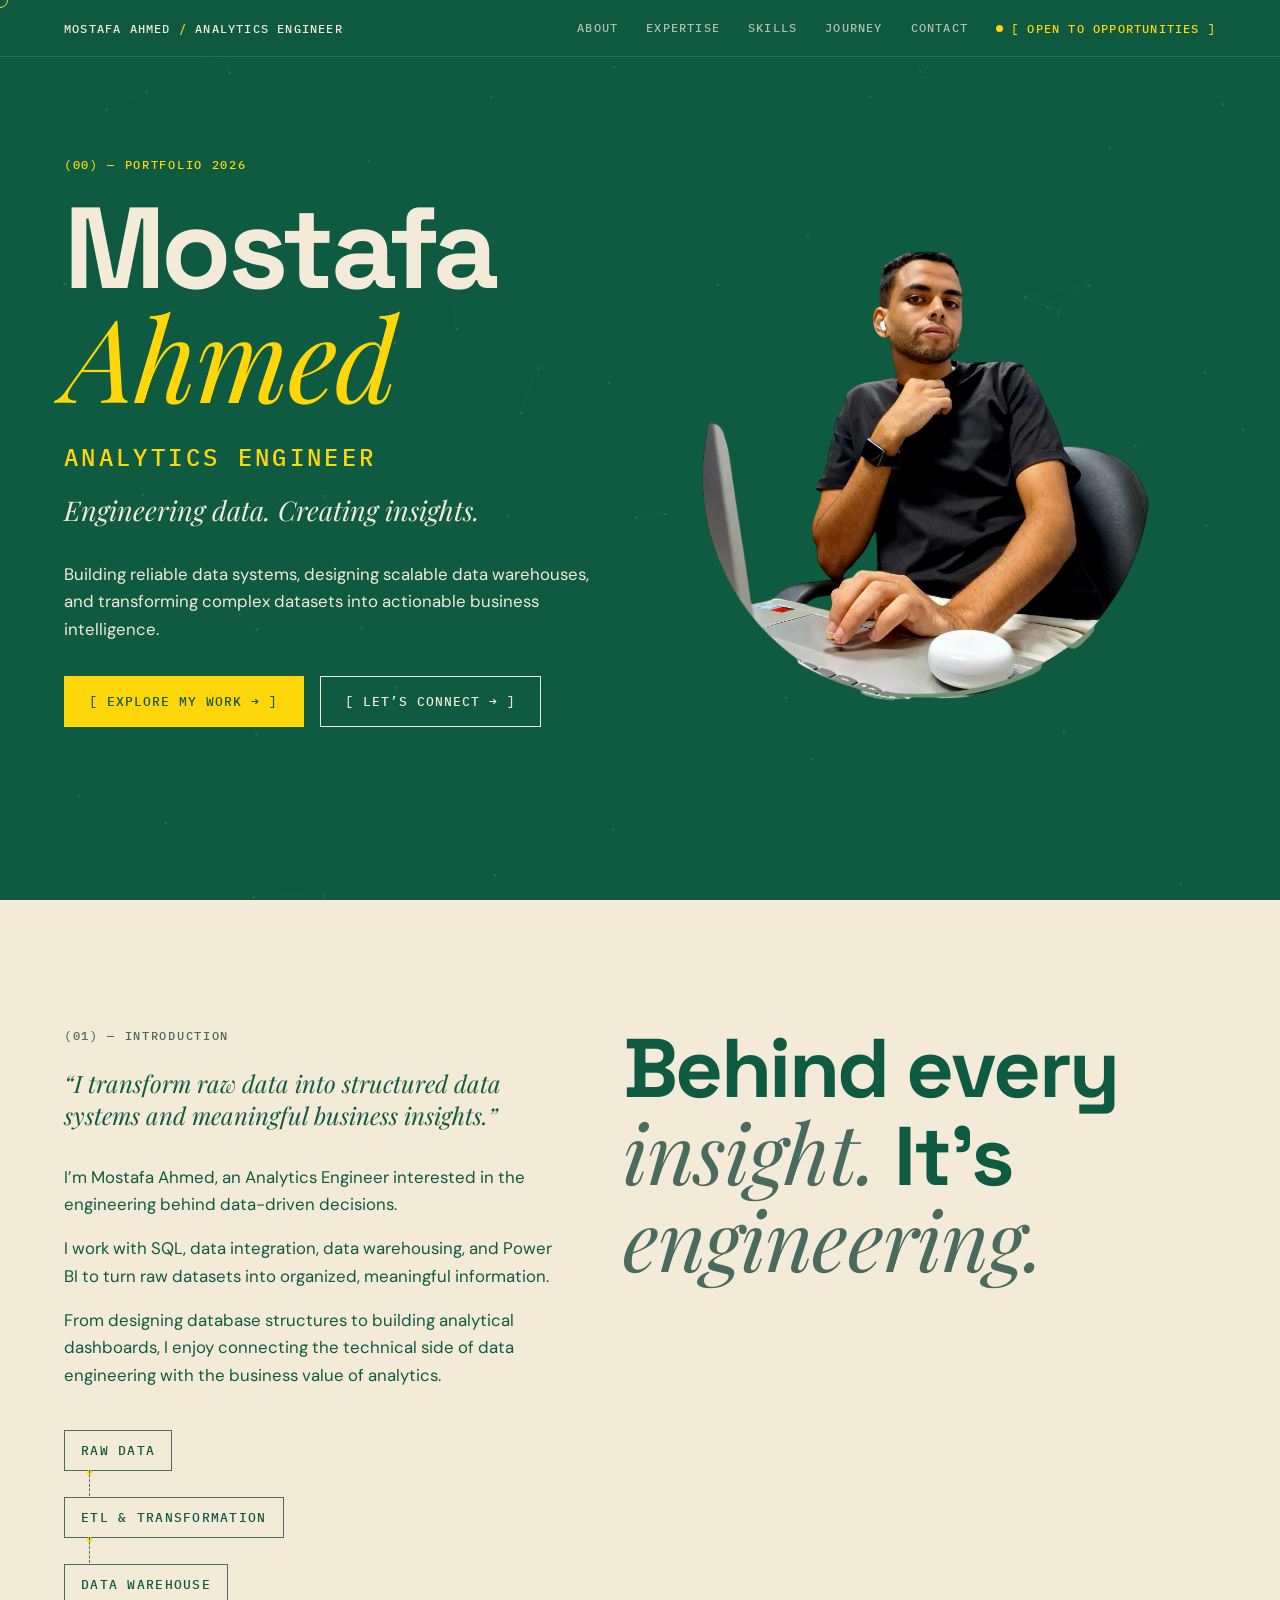
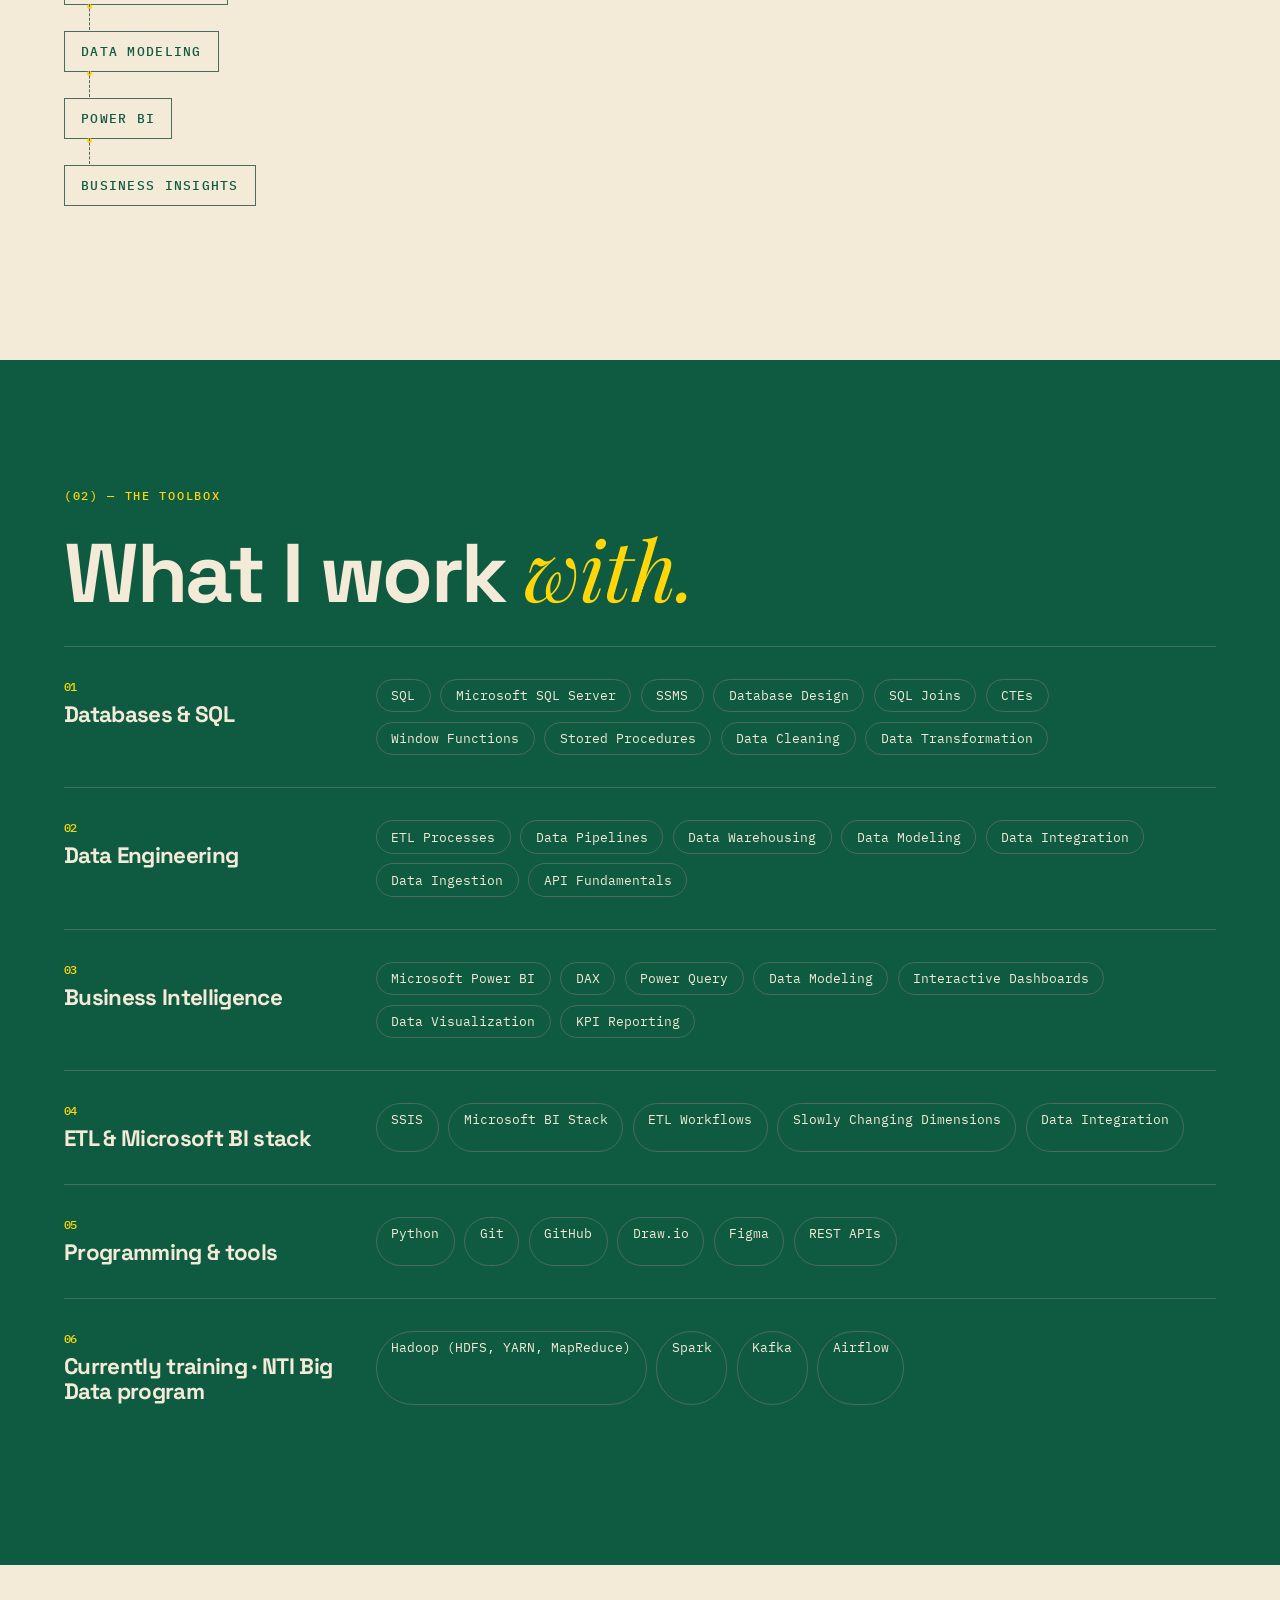
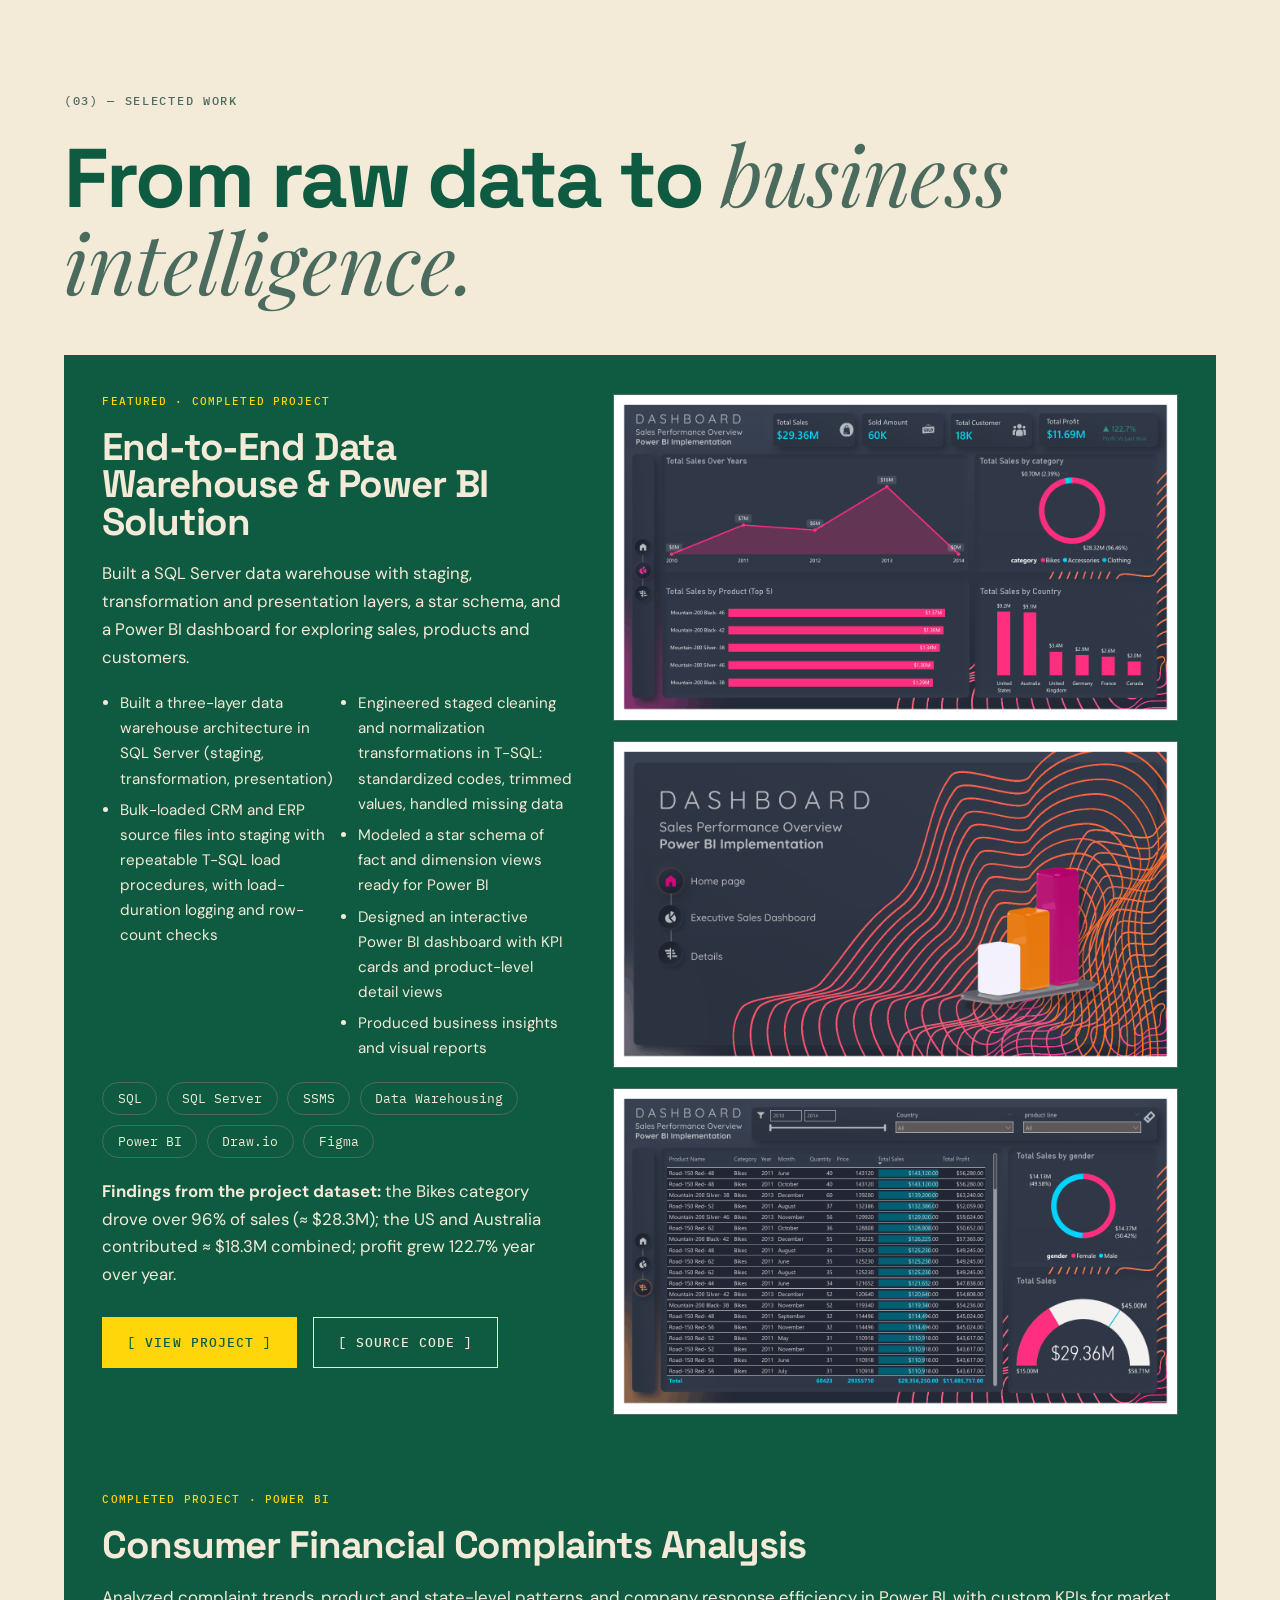
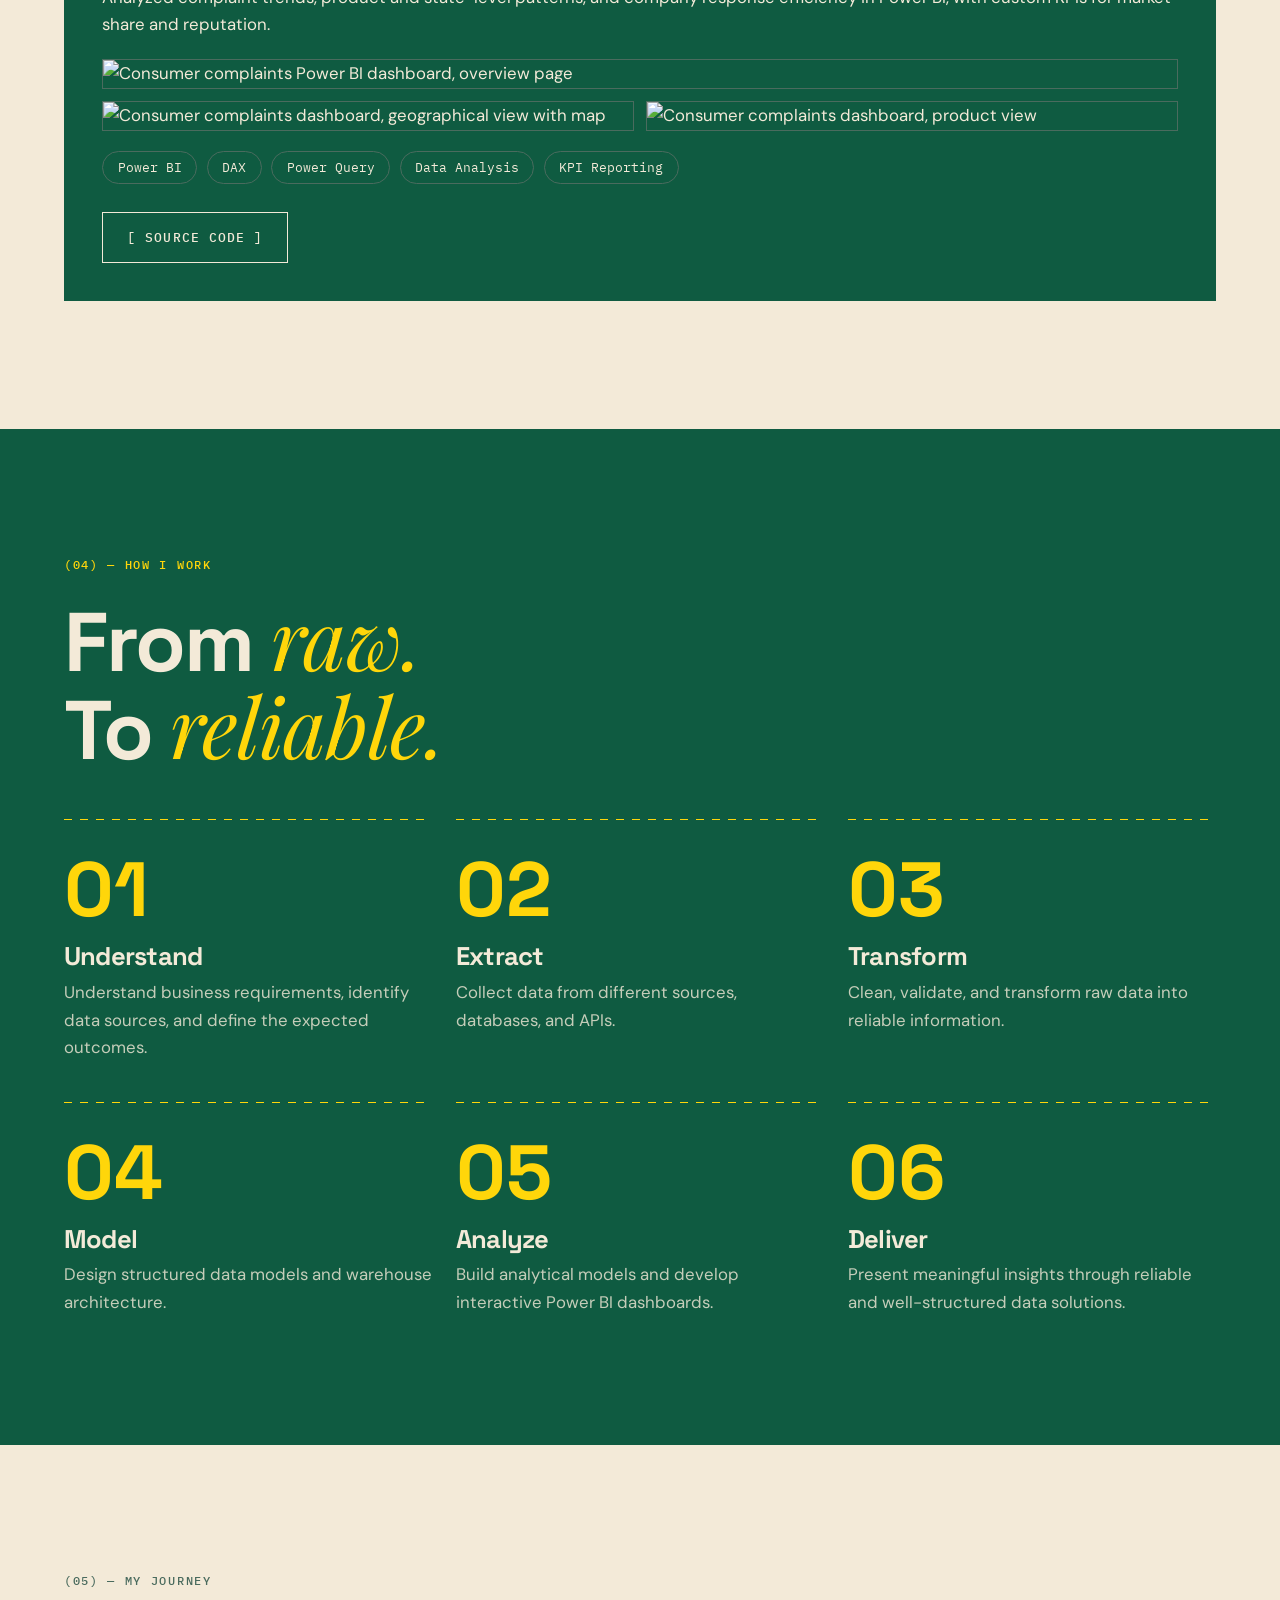
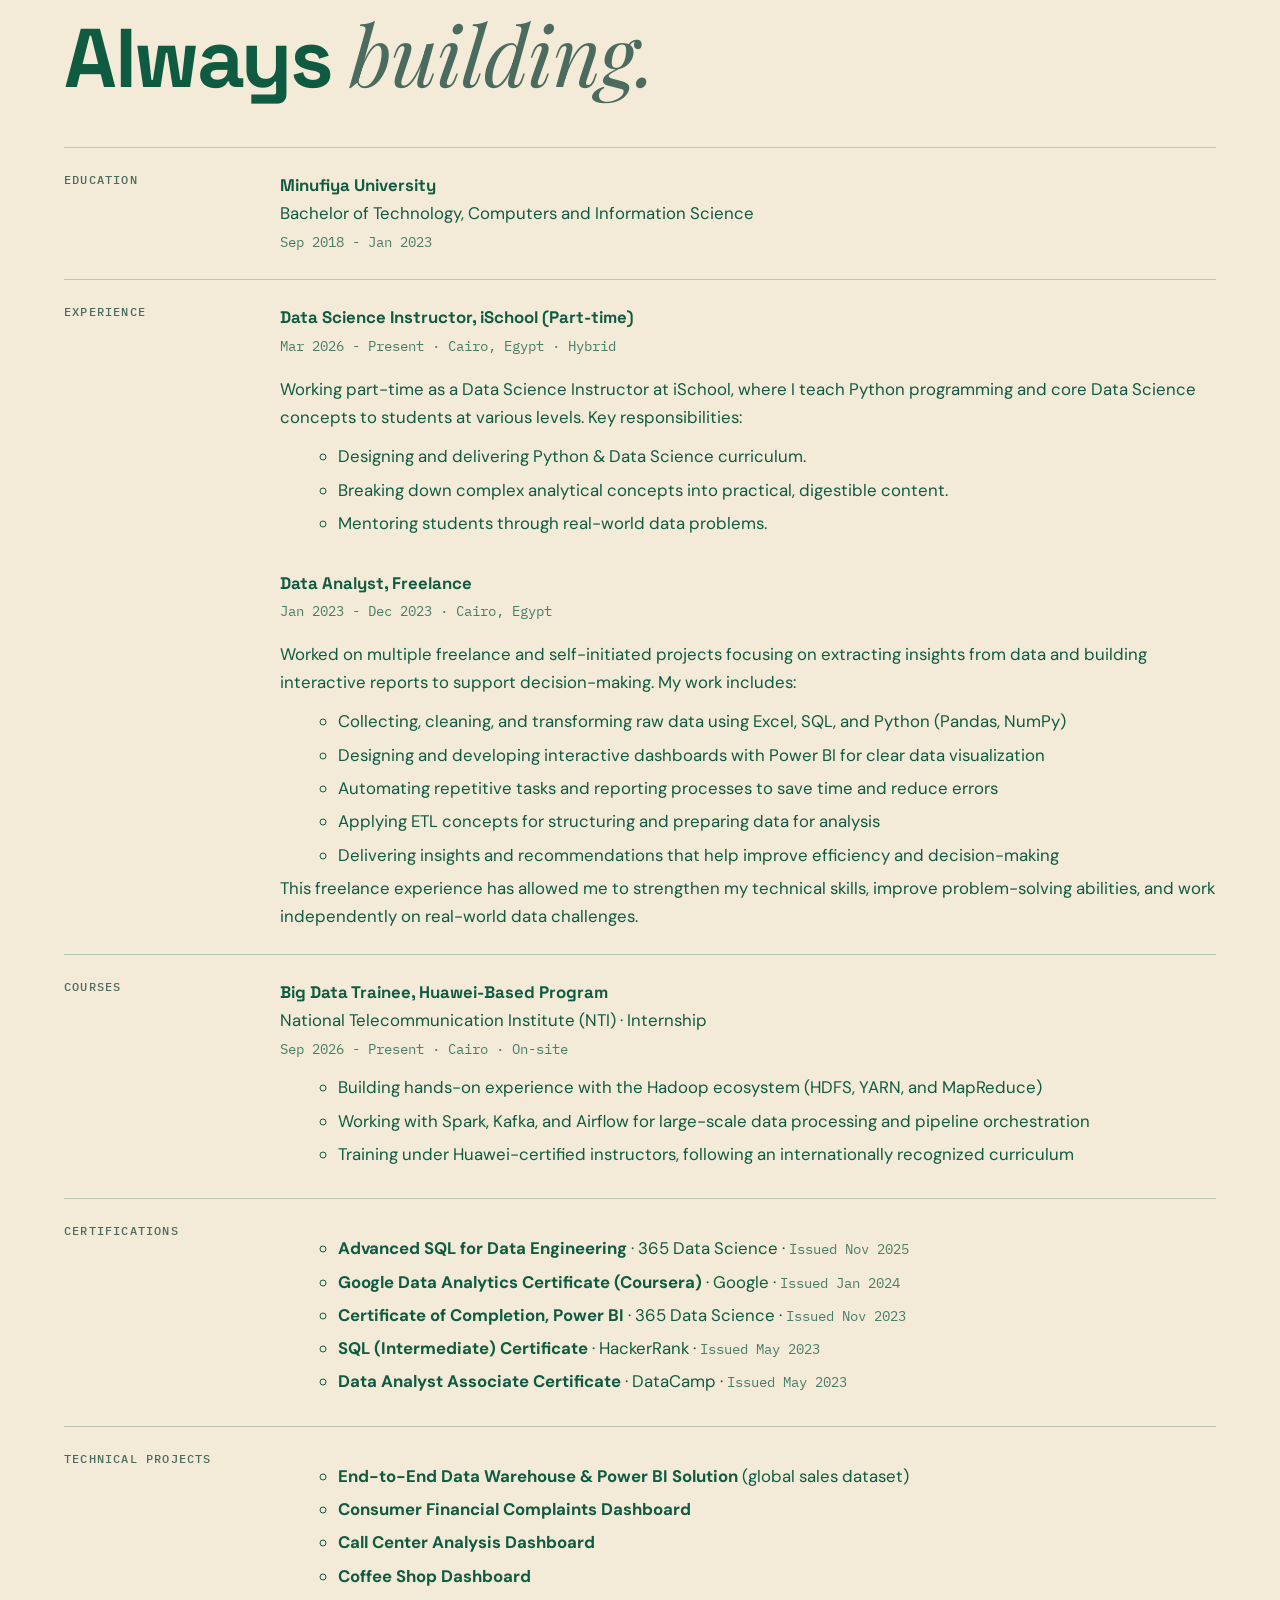
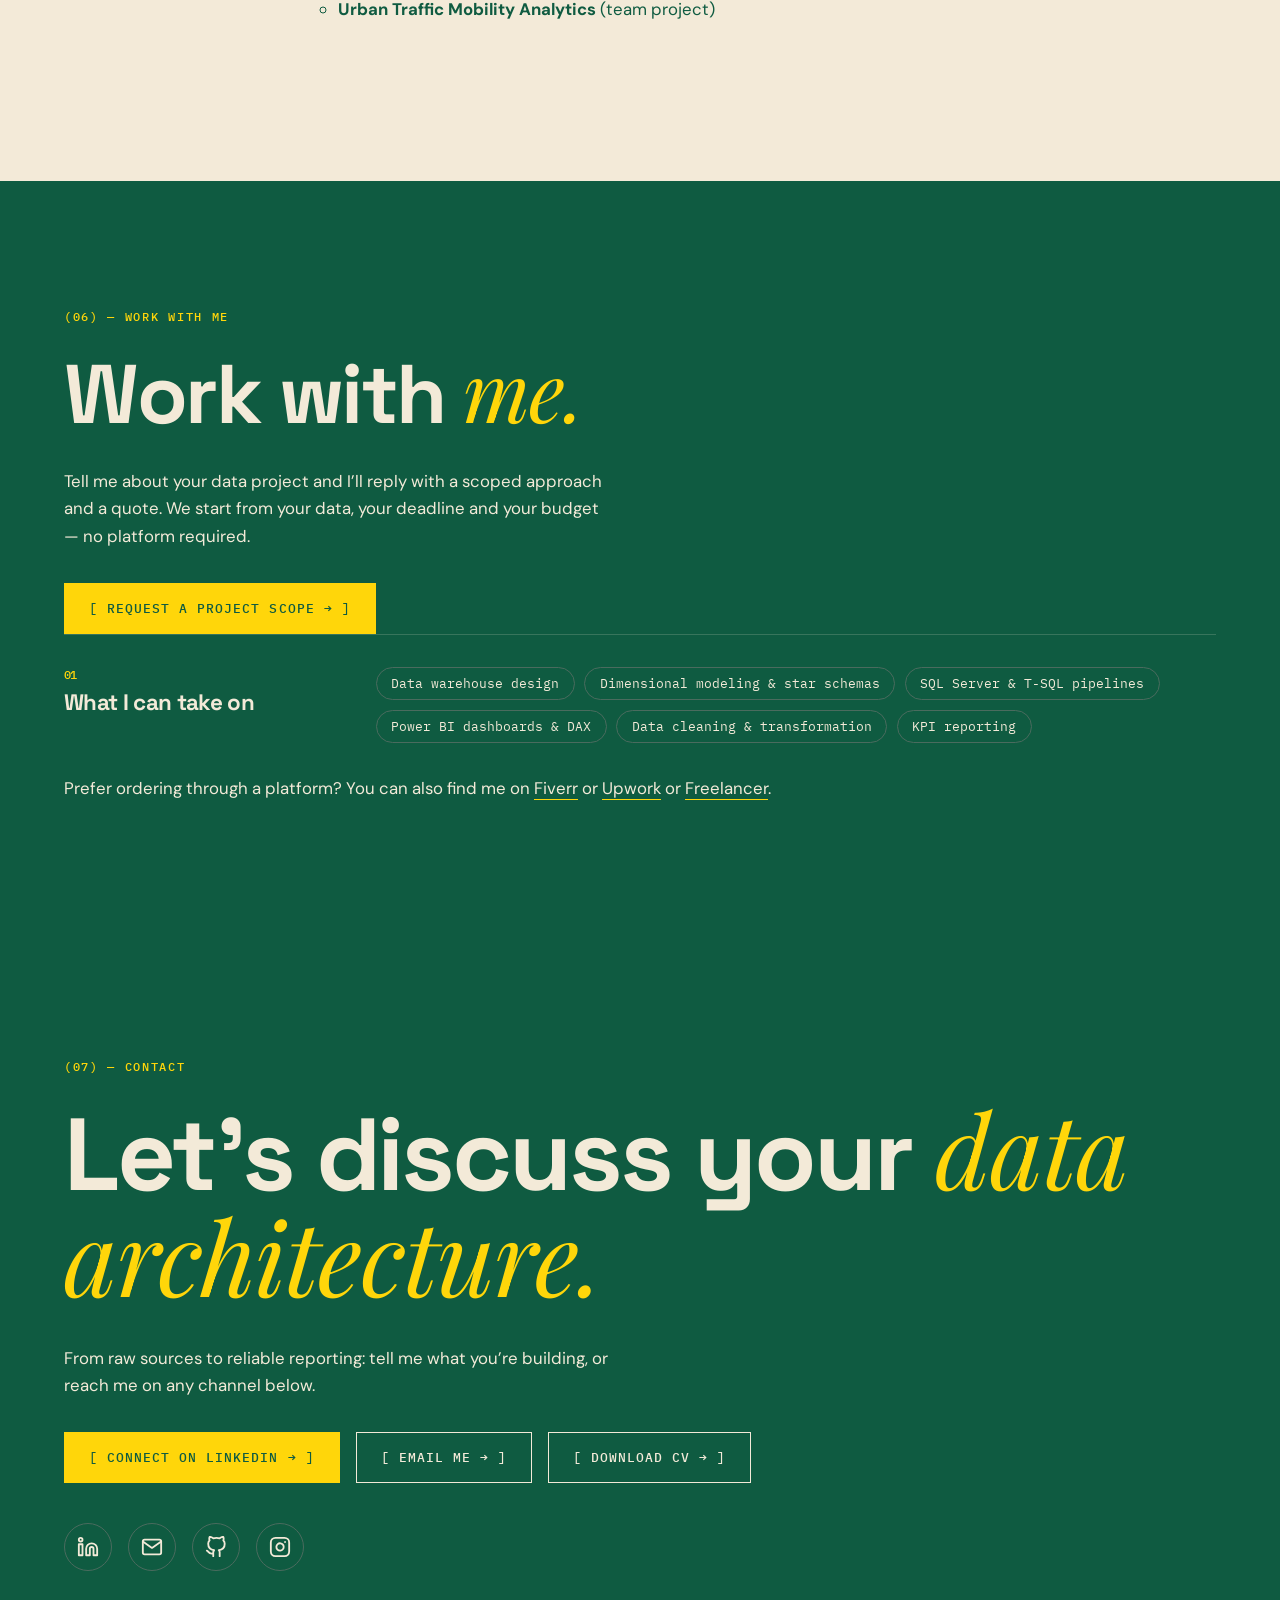
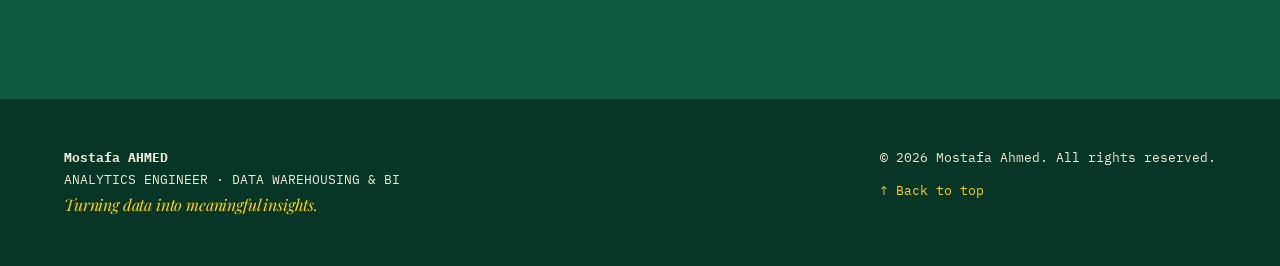
==== commit 3ddb7b18: "Add consumer complaints dashboard screenshots to project card Added images and updated project descr" ====
--- a/index.html
+++ b/index.html
@@ -90,7 +90,11 @@
 <article class="card p2 rv">
 <span class="chip">Completed project · Power BI</span>
 <h3>Consumer Financial Complaints Analysis</h3>
-<p>Analyzed complaint trends, product and state-level patterns, and company response efficiency in Power BI, with custom KPIs for market share and reputation.</p>
+<p>Analyzed complaint trends, product and state-level patterns, and company response efficiency in Power BI, with custom KPIs for market share and reputation.</p><div class="mosaic">
+<img class="shot wide" src="assets/images/9-consumer-complaints-overview.jpg" alt="Consumer complaints Power BI dashboard, overview page" loading="lazy">
+<img class="shot" src="assets/images/11-consumer-complaints-geo.jpg" alt="Consumer complaints dashboard, geographical view with map" loading="lazy">
+<img class="shot" src="assets/images/12-consumer-complaints-product.jpg" alt="Consumer complaints dashboard, product view" loading="lazy">
+</div>
 <ul class="tags"><li>Power BI</li><li>DAX</li><li>Power Query</li><li>Data Analysis</li><li>KPI Reporting</li></ul>
 <p class="cta"><a class="btn ghost" href="https://github.com/mostafaahmed-20/Consumer_Financial_Complaints_Dashboard" target="_blank" rel="noopener">[ Source code ]</a></p>
 </article>
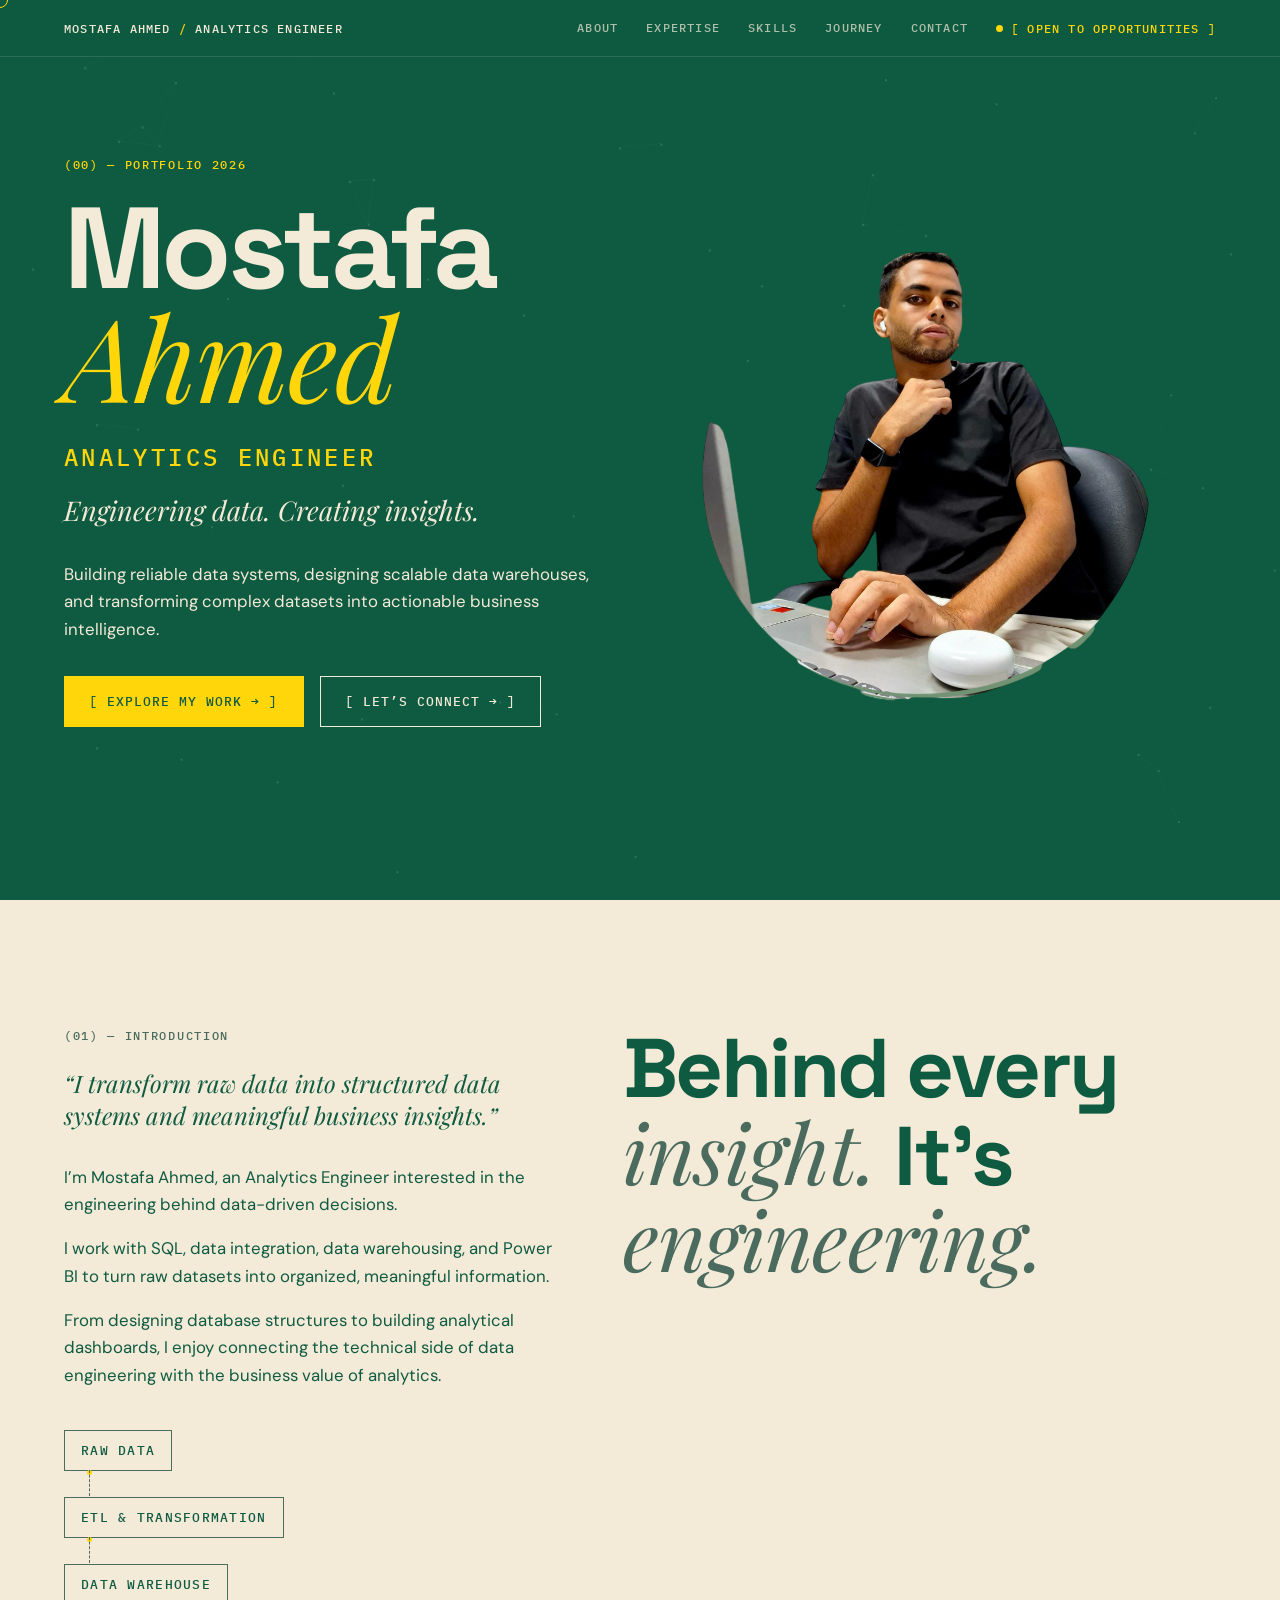
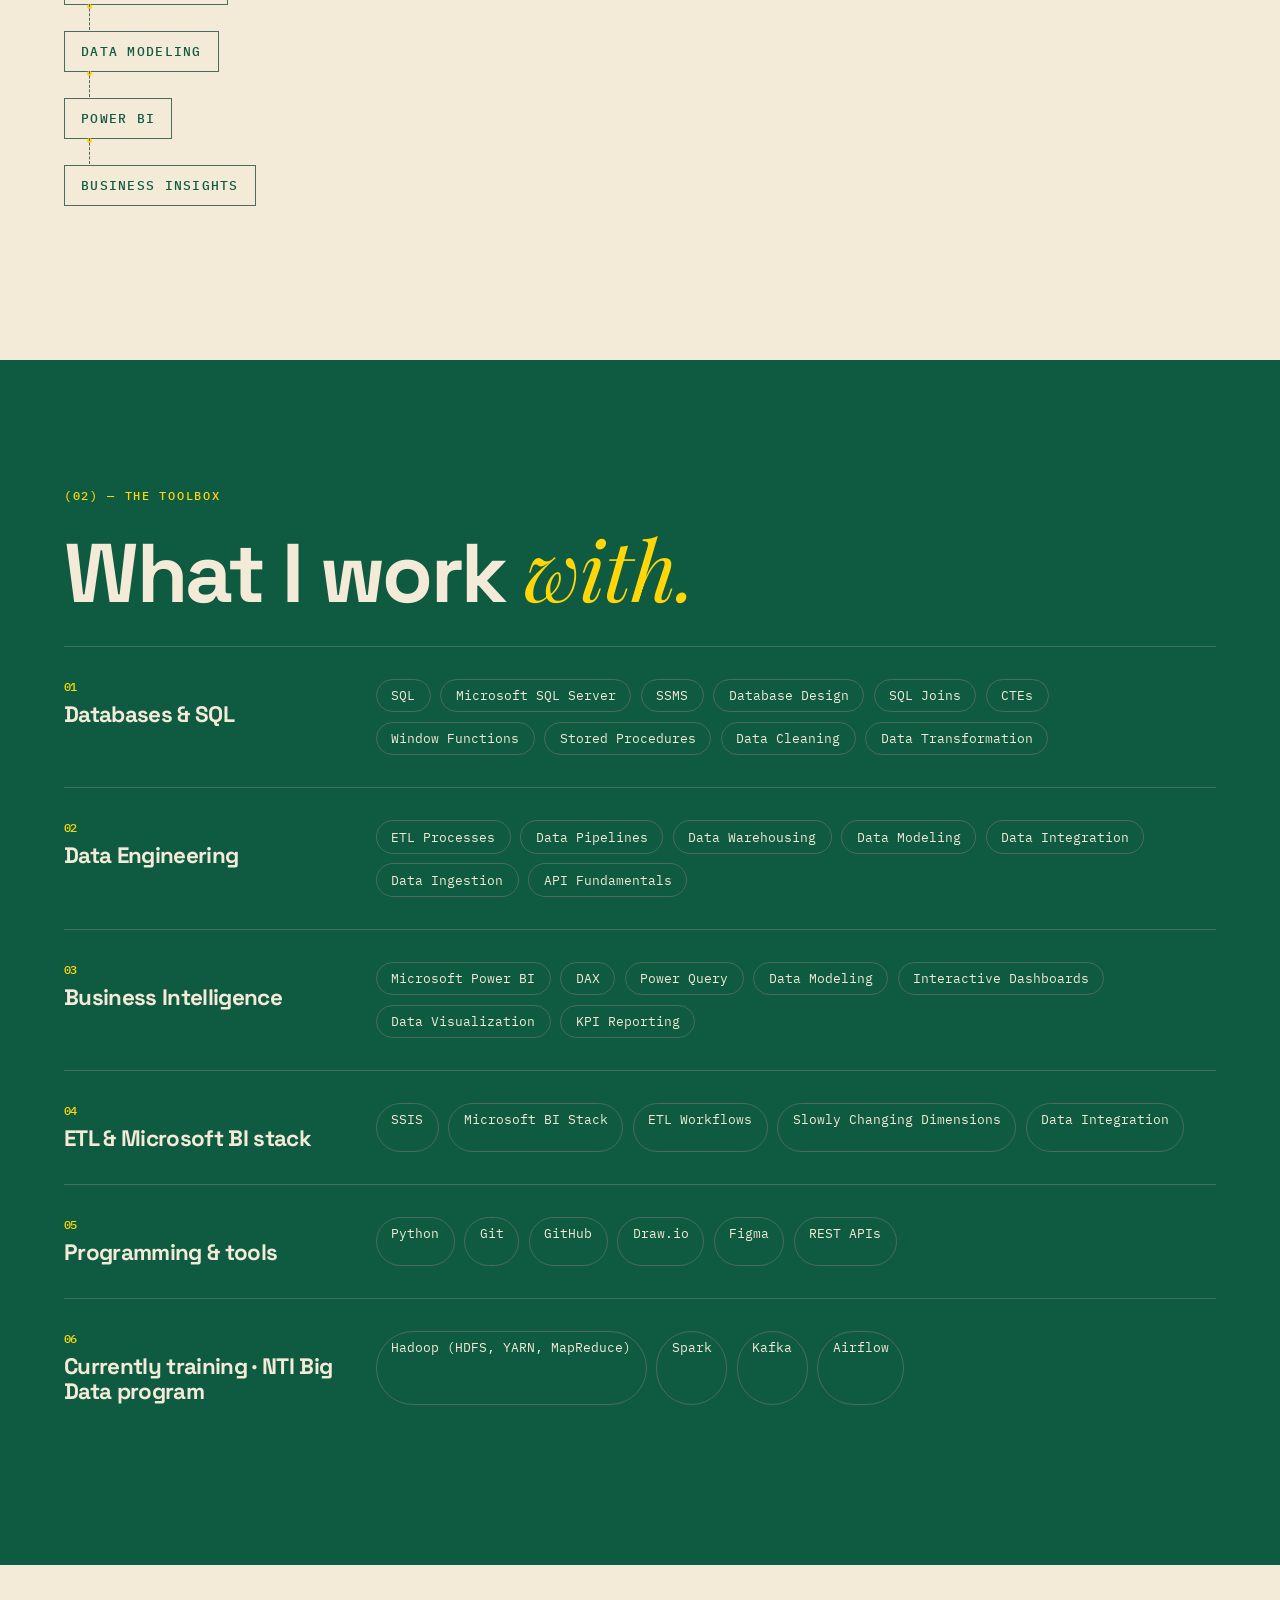
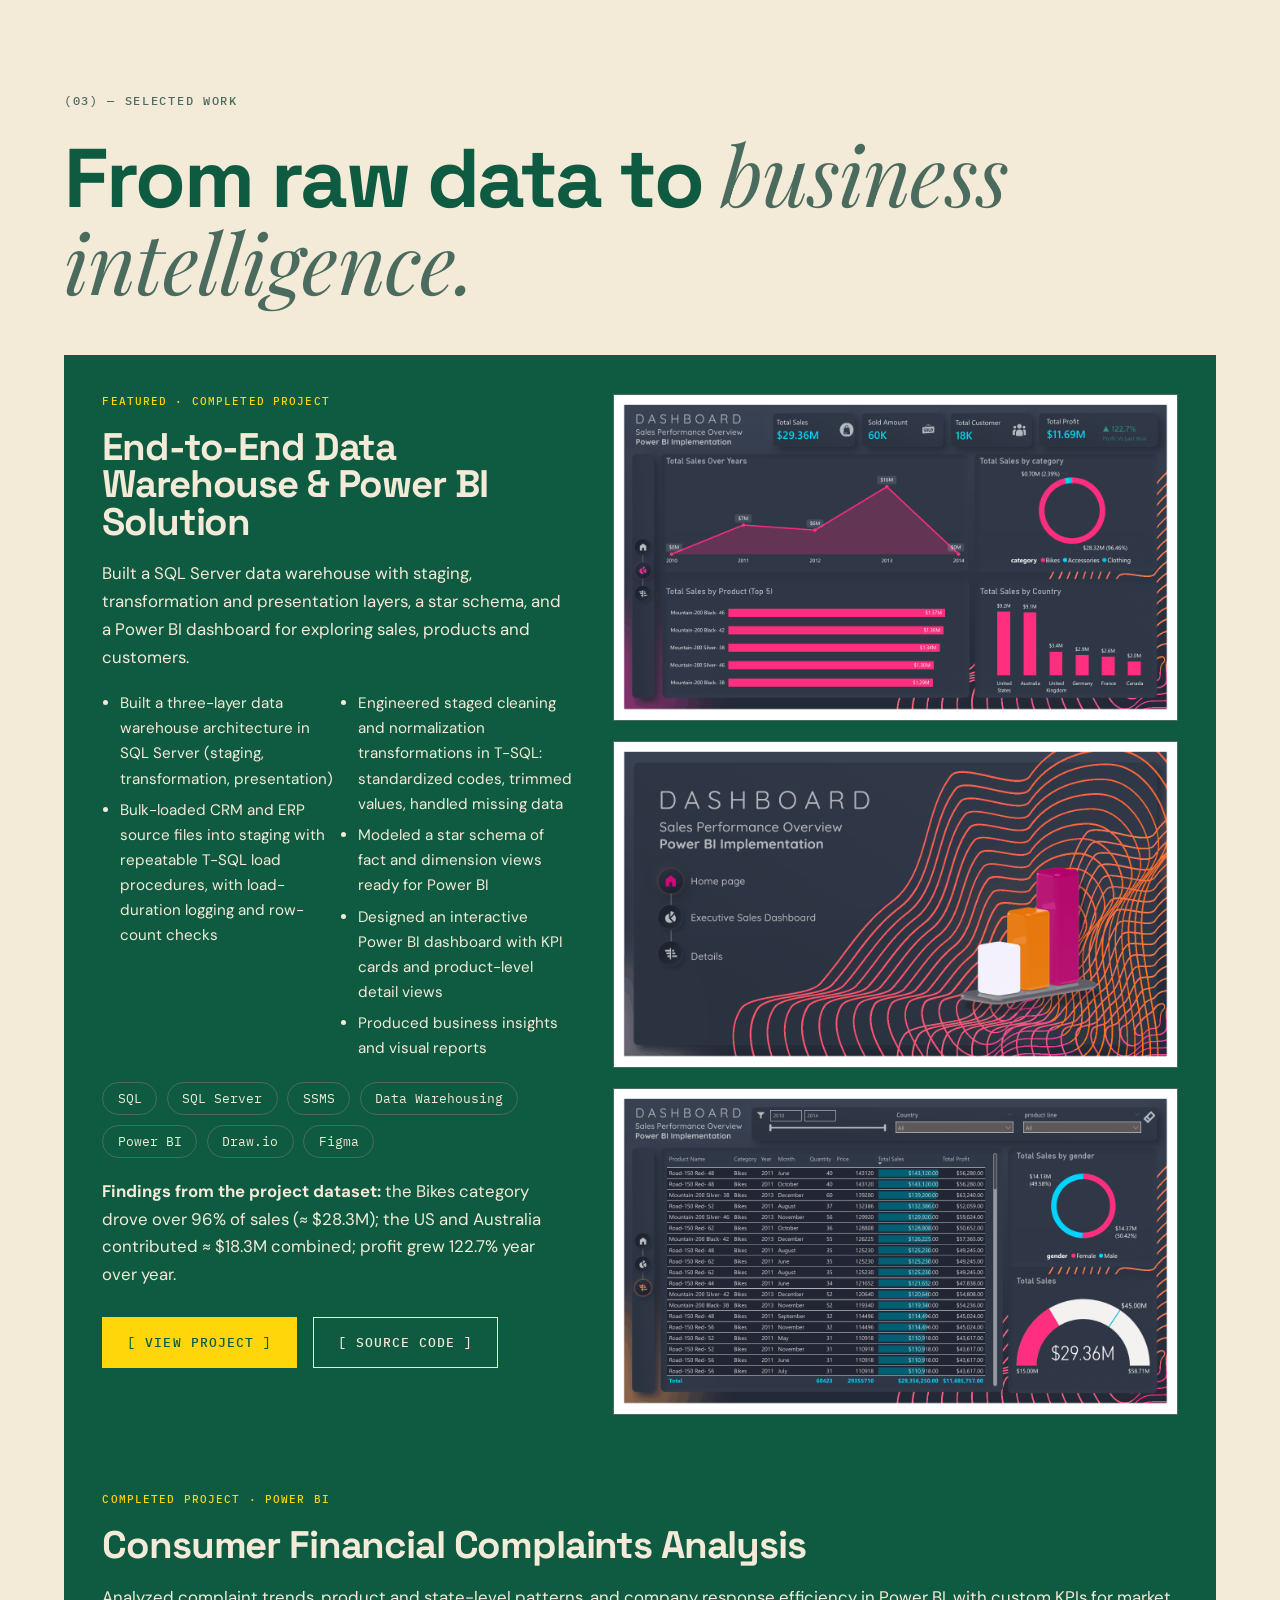
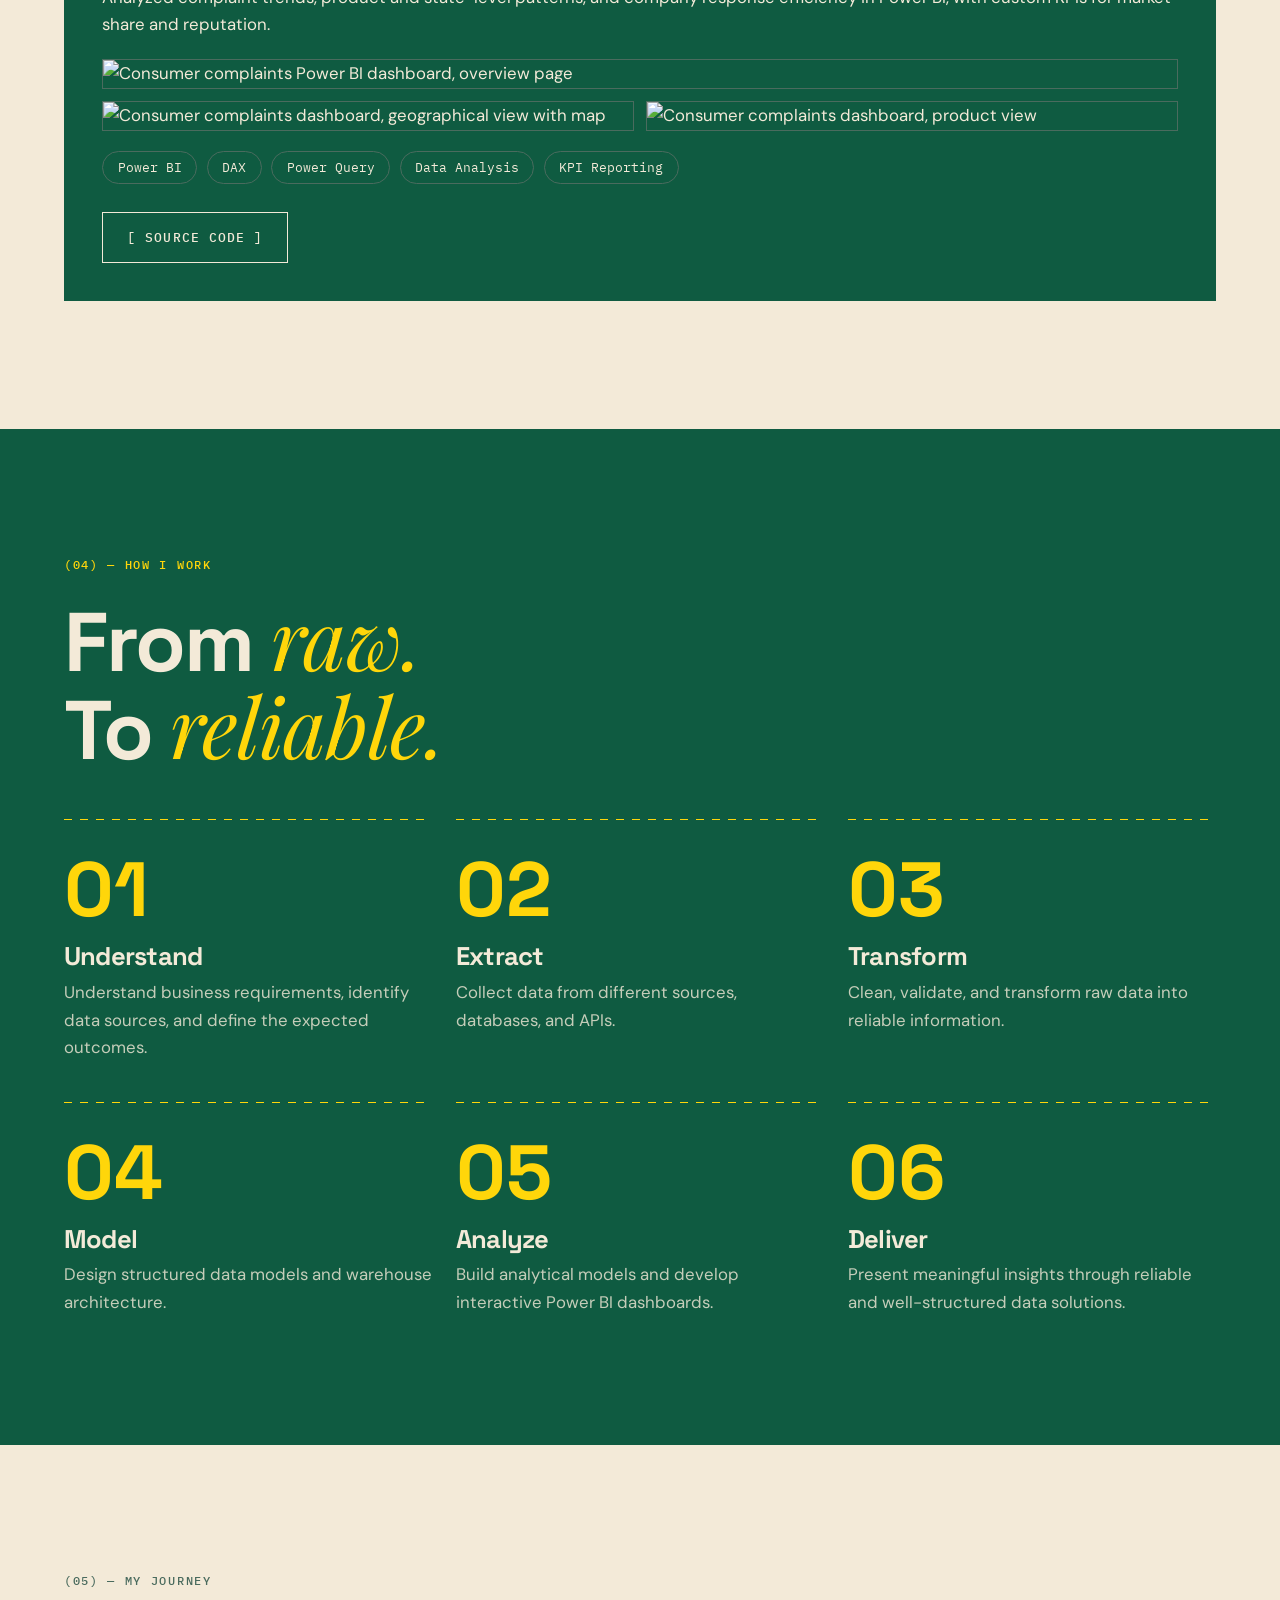
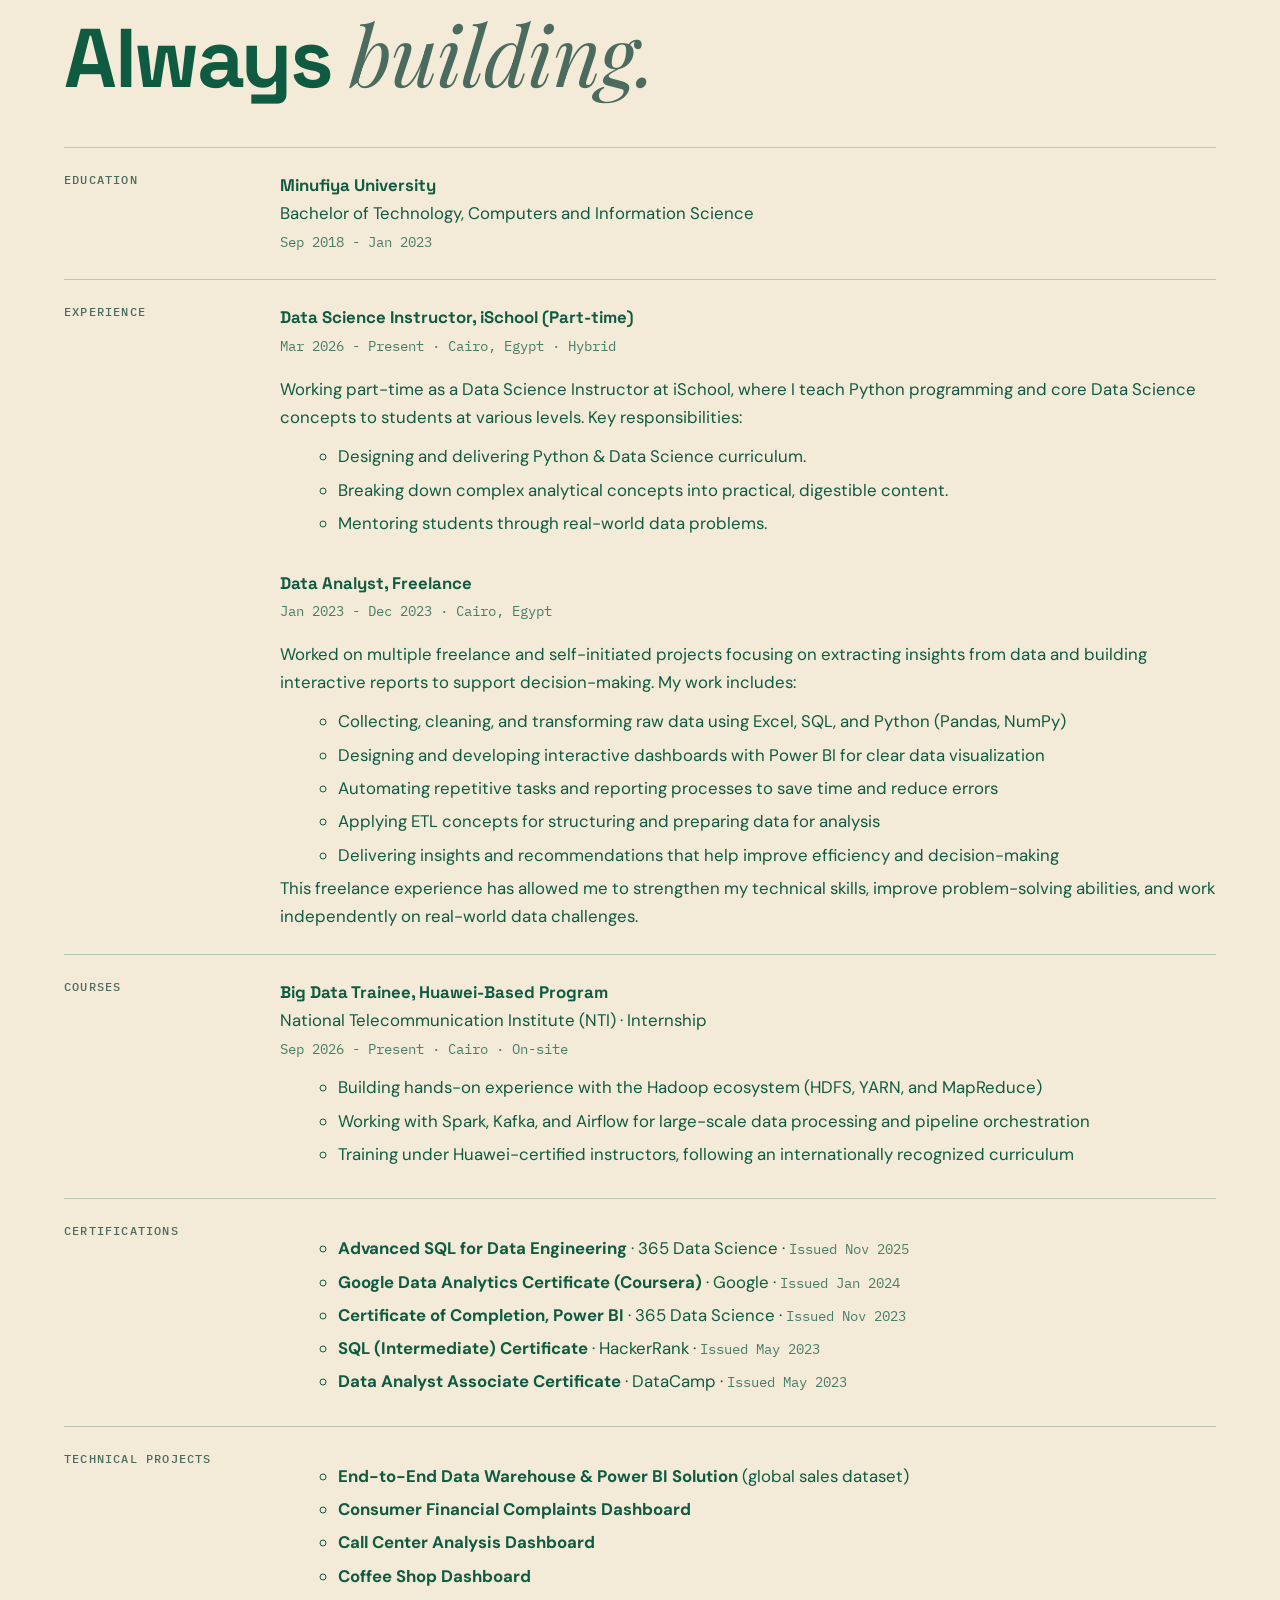
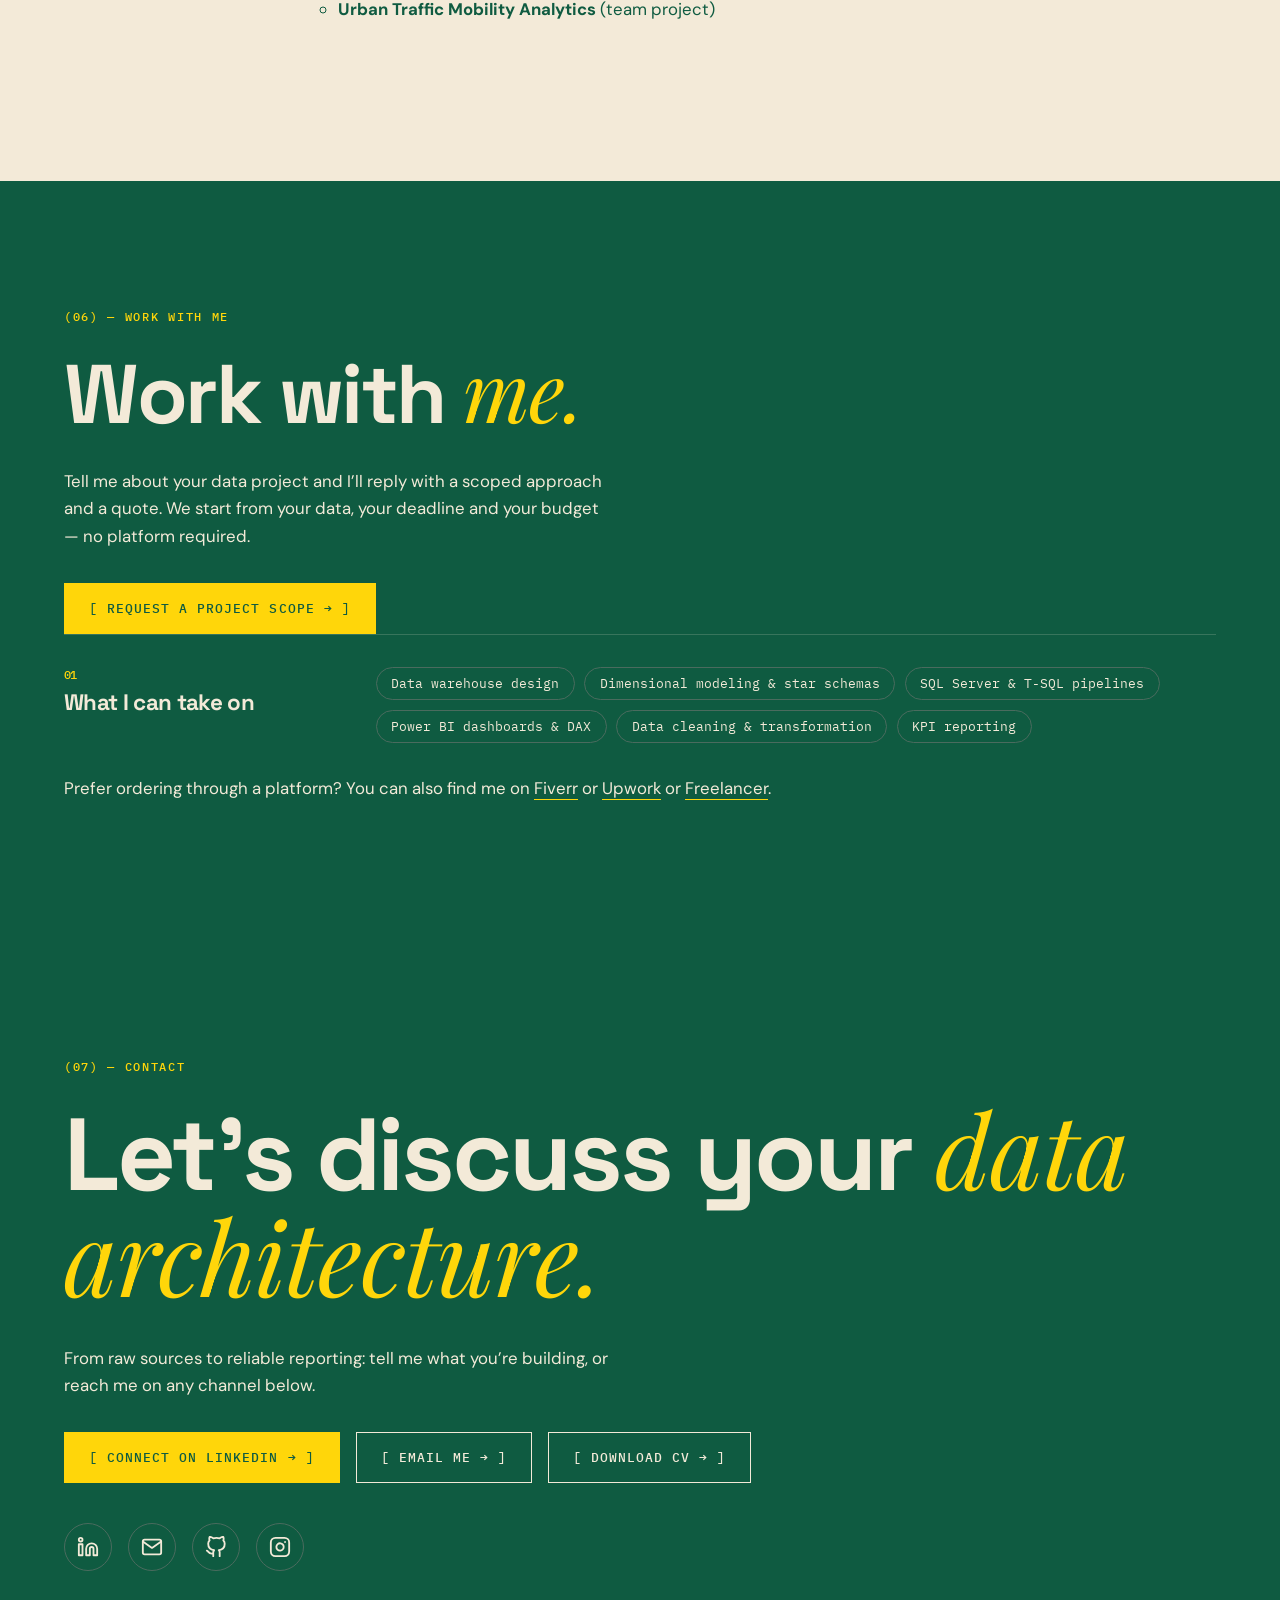
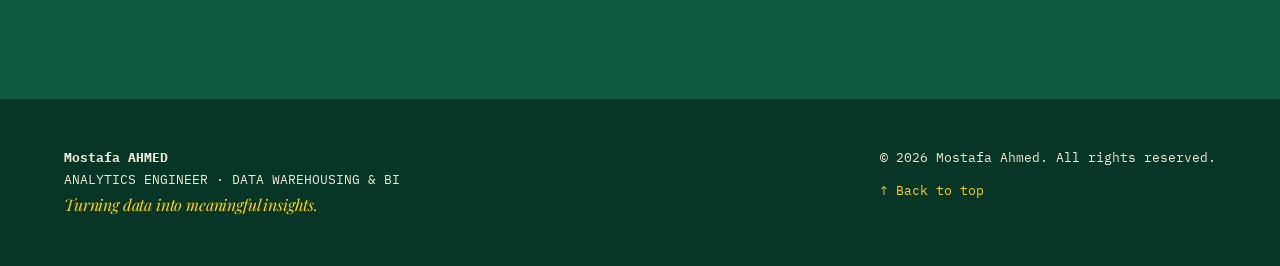
==== commit 1a1e7e3a: "Add additional images to project overview Added new images to the Consumer Financial Complaints Anal" ====
--- a/index.html
+++ b/index.html
@@ -91,9 +91,9 @@
 <span class="chip">Completed project · Power BI</span>
 <h3>Consumer Financial Complaints Analysis</h3>
 <p>Analyzed complaint trends, product and state-level patterns, and company response efficiency in Power BI, with custom KPIs for market share and reputation.</p><div class="mosaic">
-<img class="shot wide" src="assets/images/9-consumer-complaints-overview.jpg" alt="Consumer complaints Power BI dashboard, overview page" loading="lazy">
-<img class="shot" src="assets/images/11-consumer-complaints-geo.jpg" alt="Consumer complaints dashboard, geographical view with map" loading="lazy">
-<img class="shot" src="assets/images/12-consumer-complaints-product.jpg" alt="Consumer complaints dashboard, product view" loading="lazy">
+<img class="shot wide" src="assets/images/14-consumer-complaints-overview.jpg" alt="Consumer complaints Power BI dashboard, overview page" loading="lazy">
+<img class="shot" src="assets/images/15-consumer-complaints-geo.jpg" alt="Consumer complaints dashboard, geographical view with map" loading="lazy">
+<img class="shot" src="assets/images/16-consumer-complaints-product.jpg" alt="Consumer complaints dashboard, product view" loading="lazy">
 </div>
 <ul class="tags"><li>Power BI</li><li>DAX</li><li>Power Query</li><li>Data Analysis</li><li>KPI Reporting</li></ul>
 <p class="cta"><a class="btn ghost" href="https://github.com/mostafaahmed-20/Consumer_Financial_Complaints_Dashboard" target="_blank" rel="noopener">[ Source code ]</a></p>
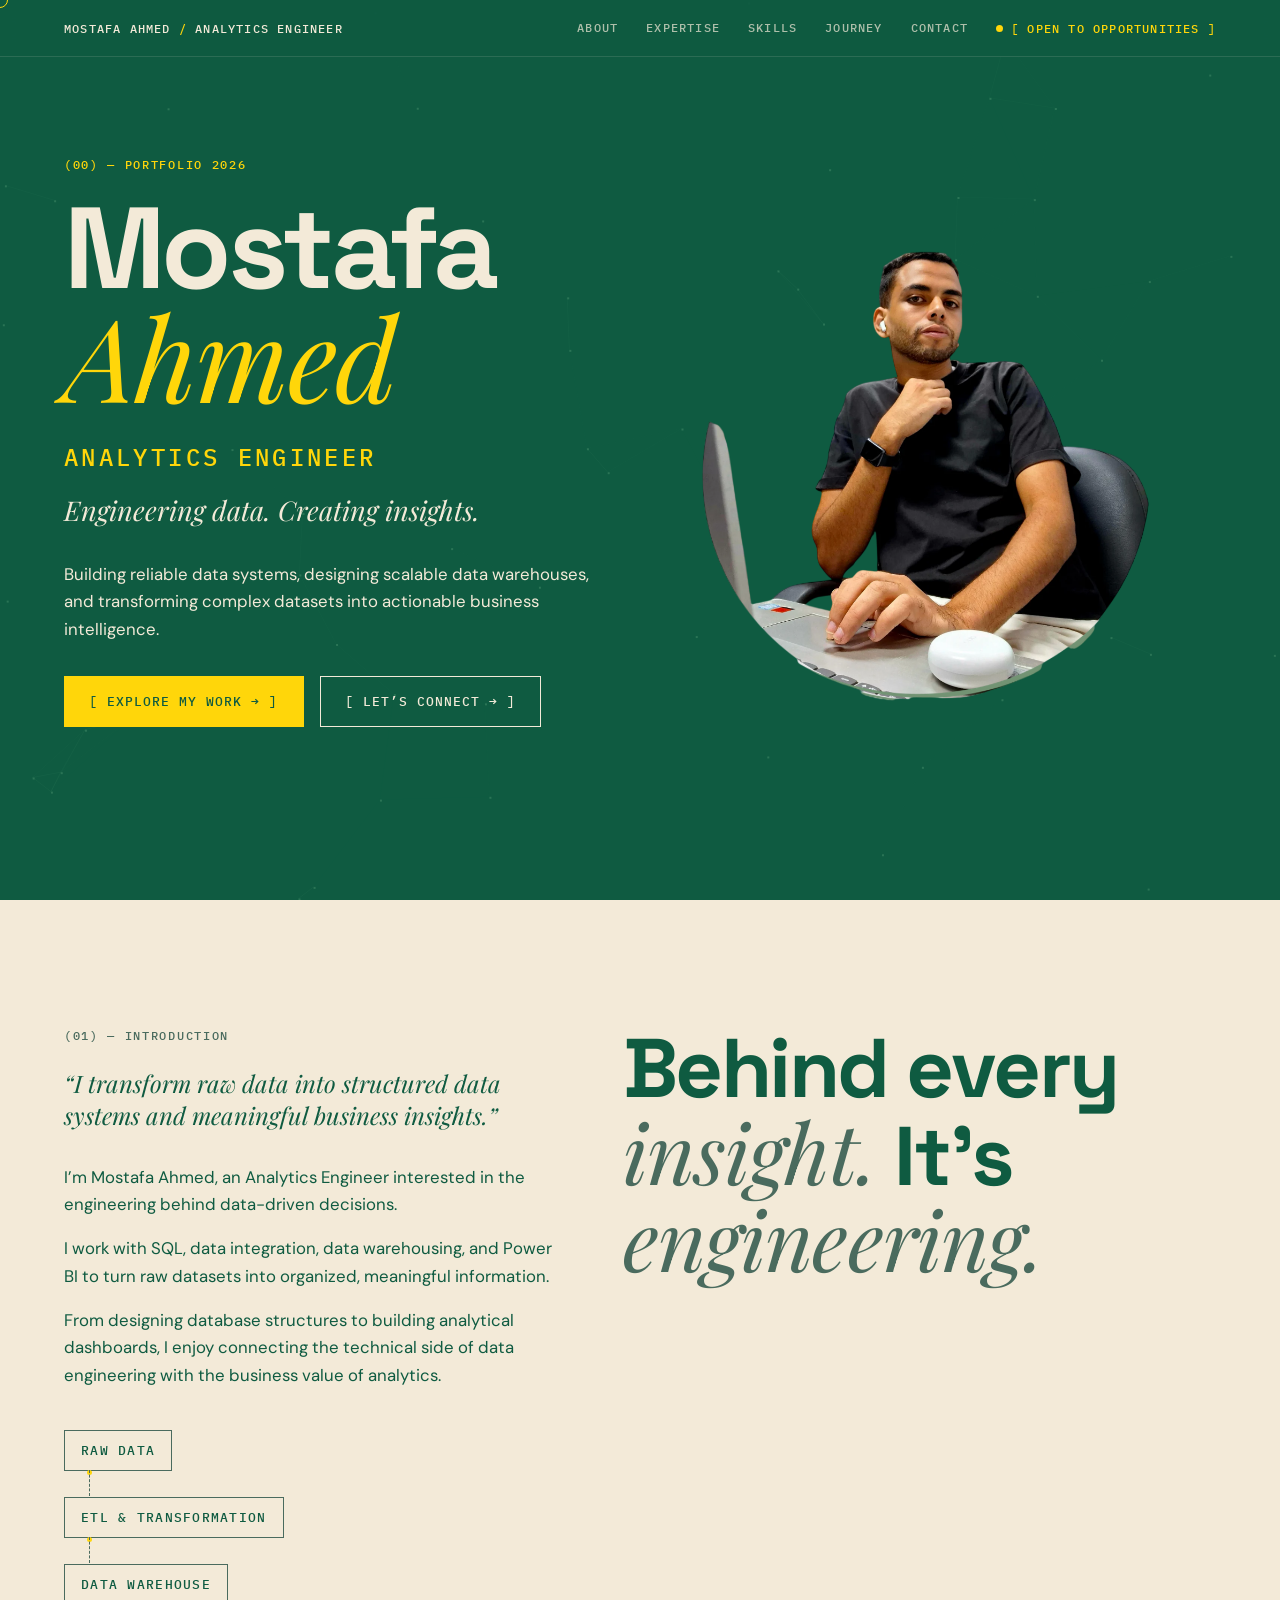
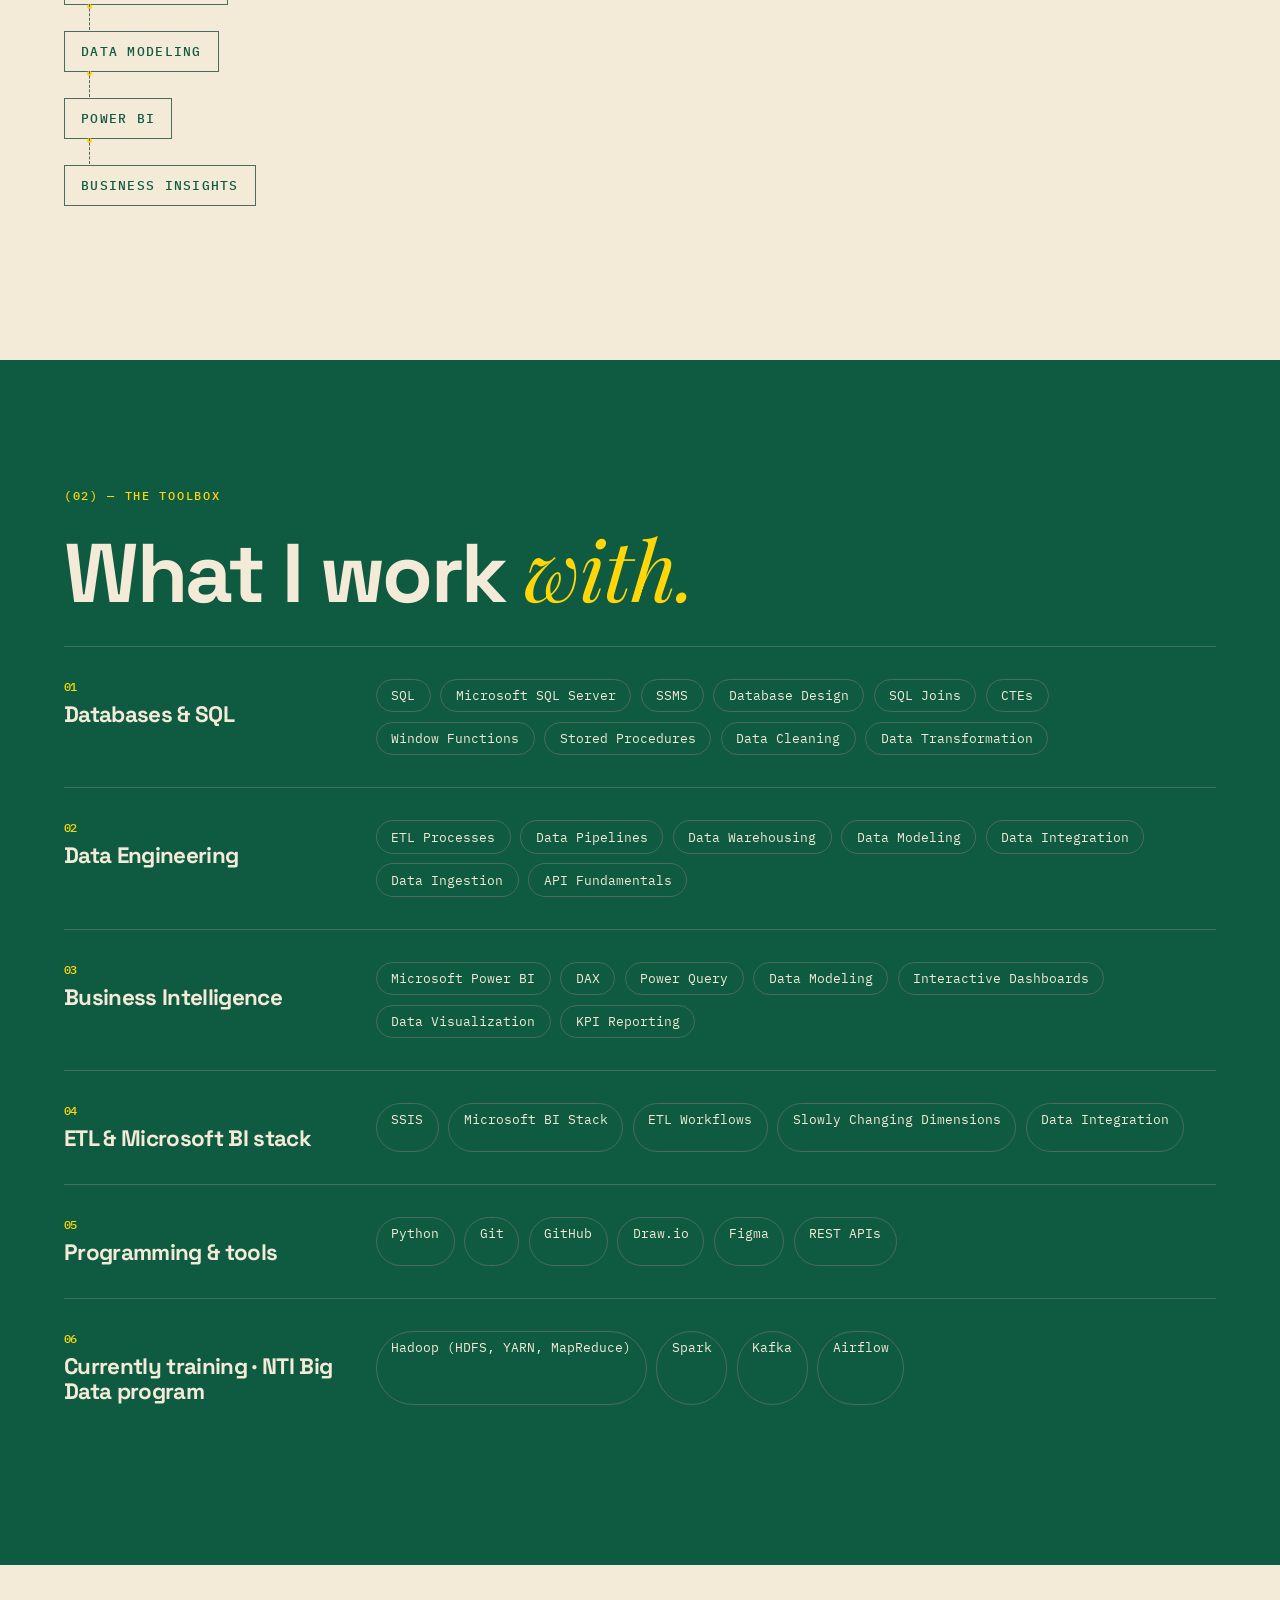
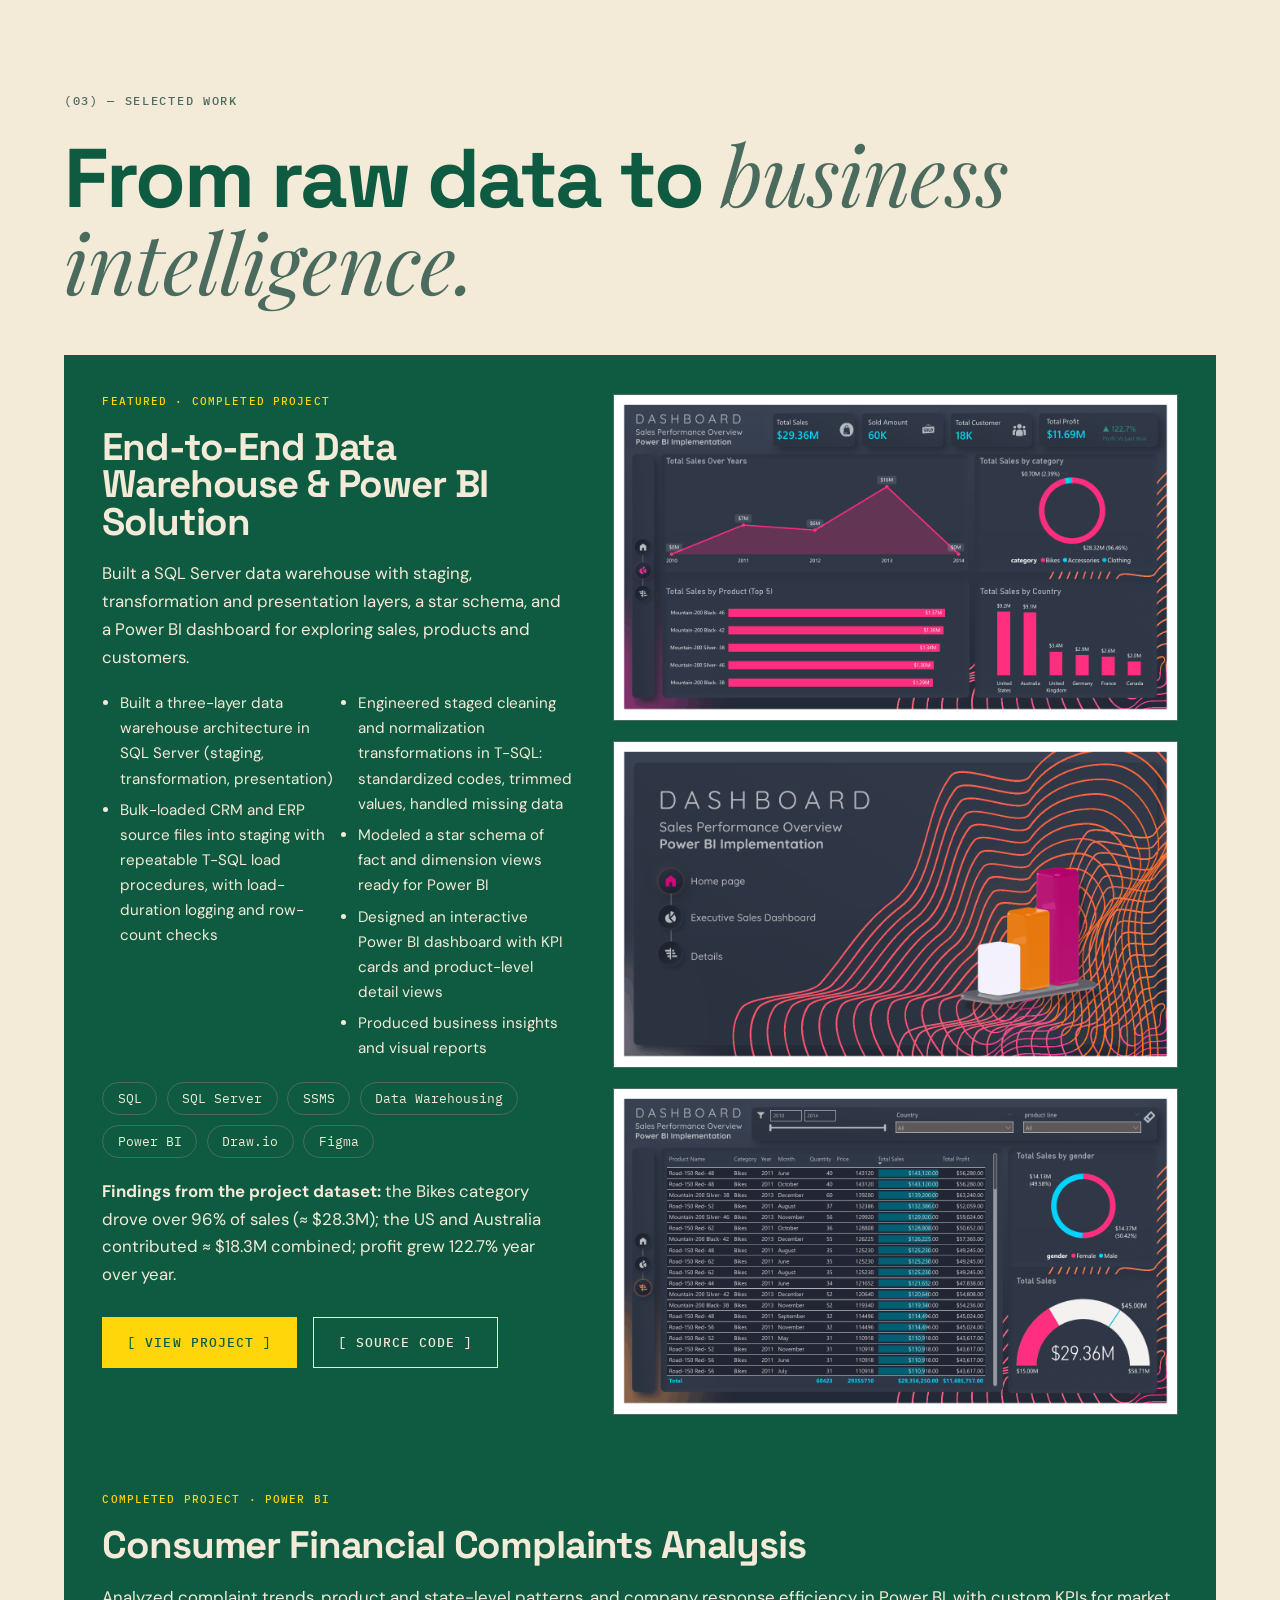
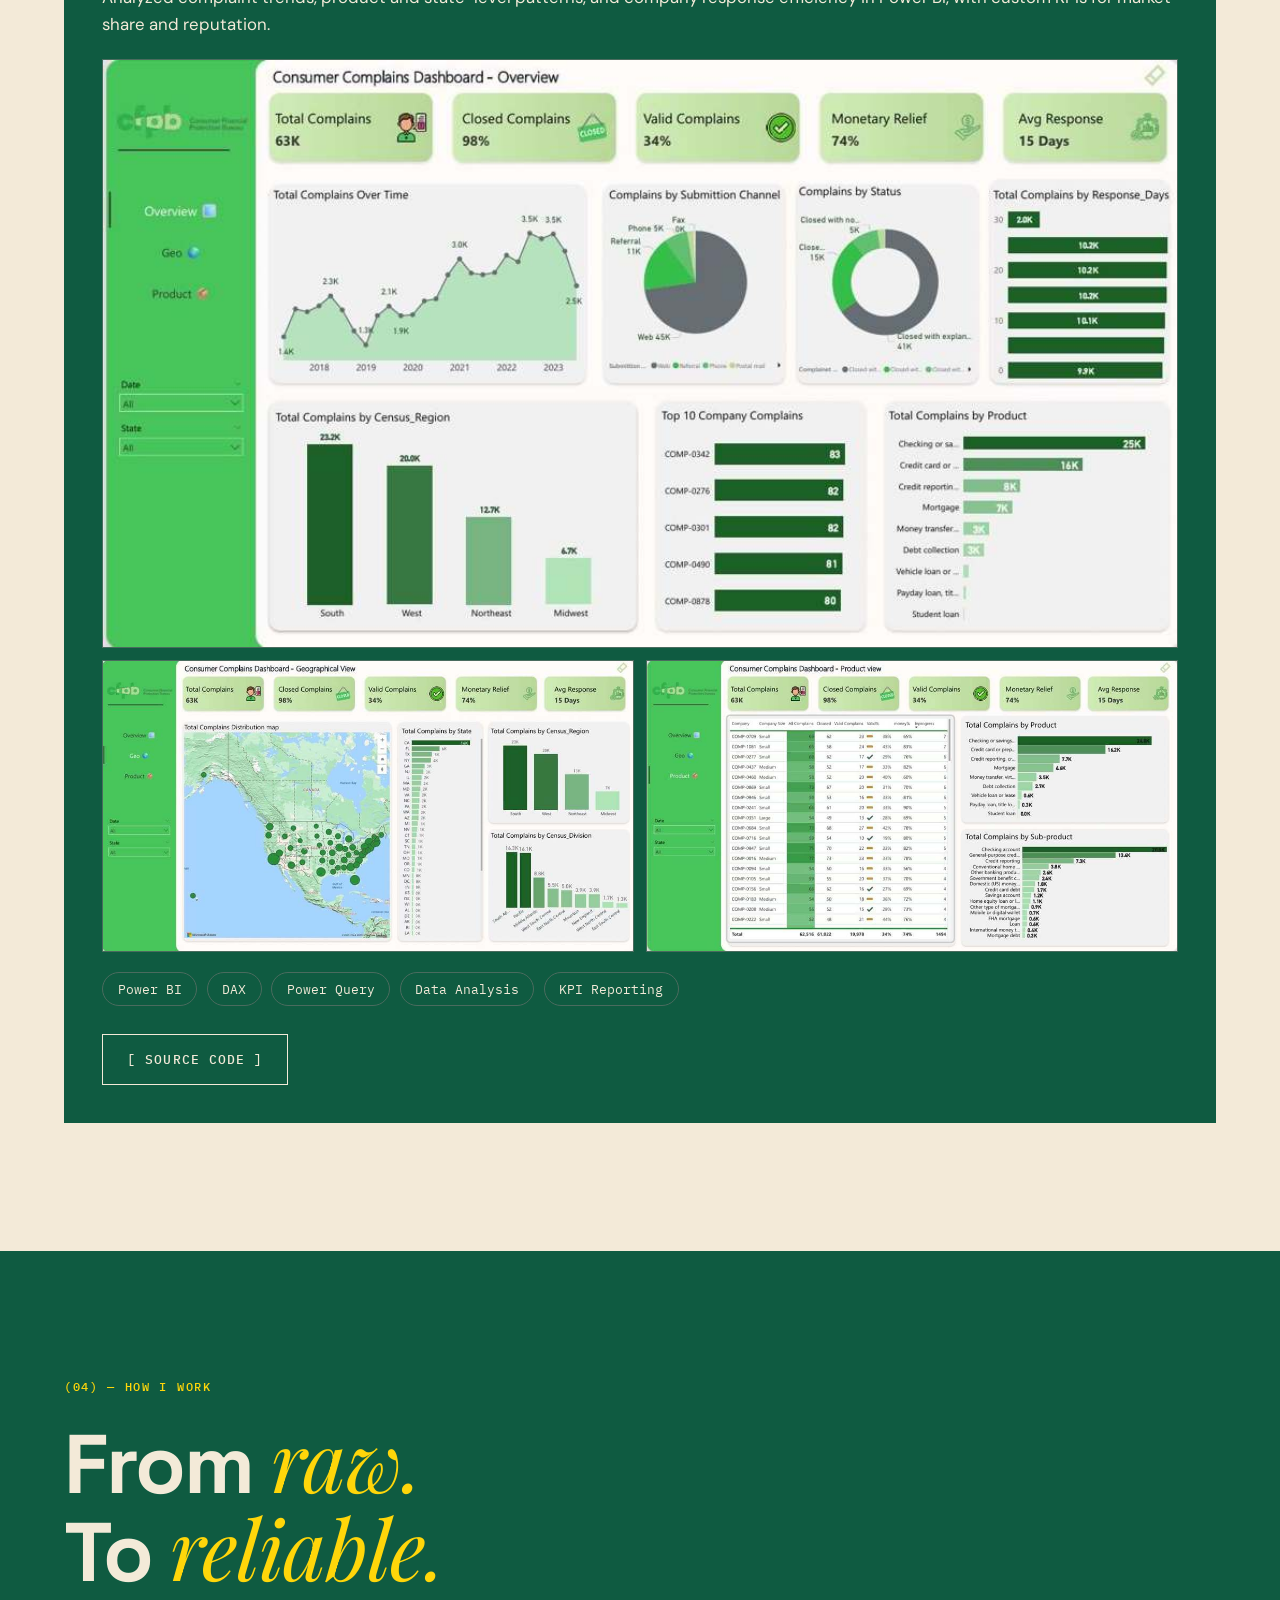
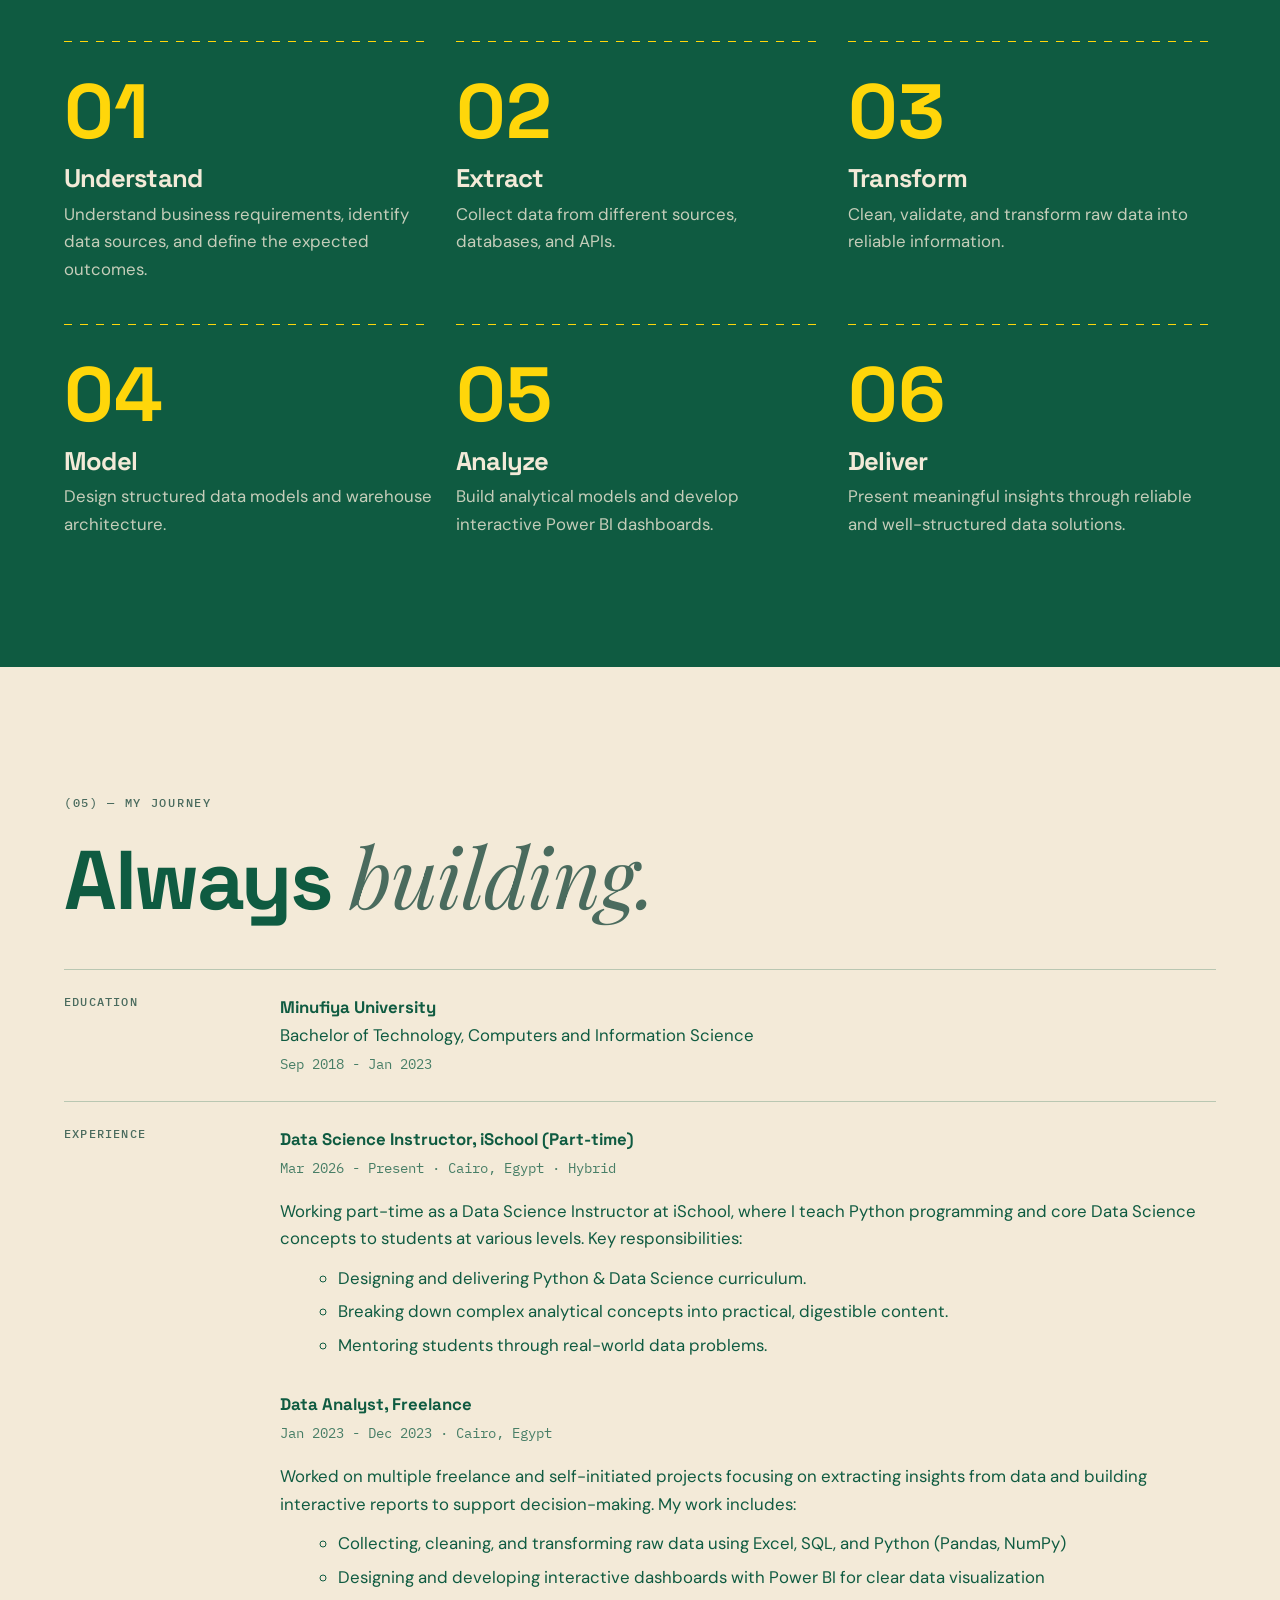
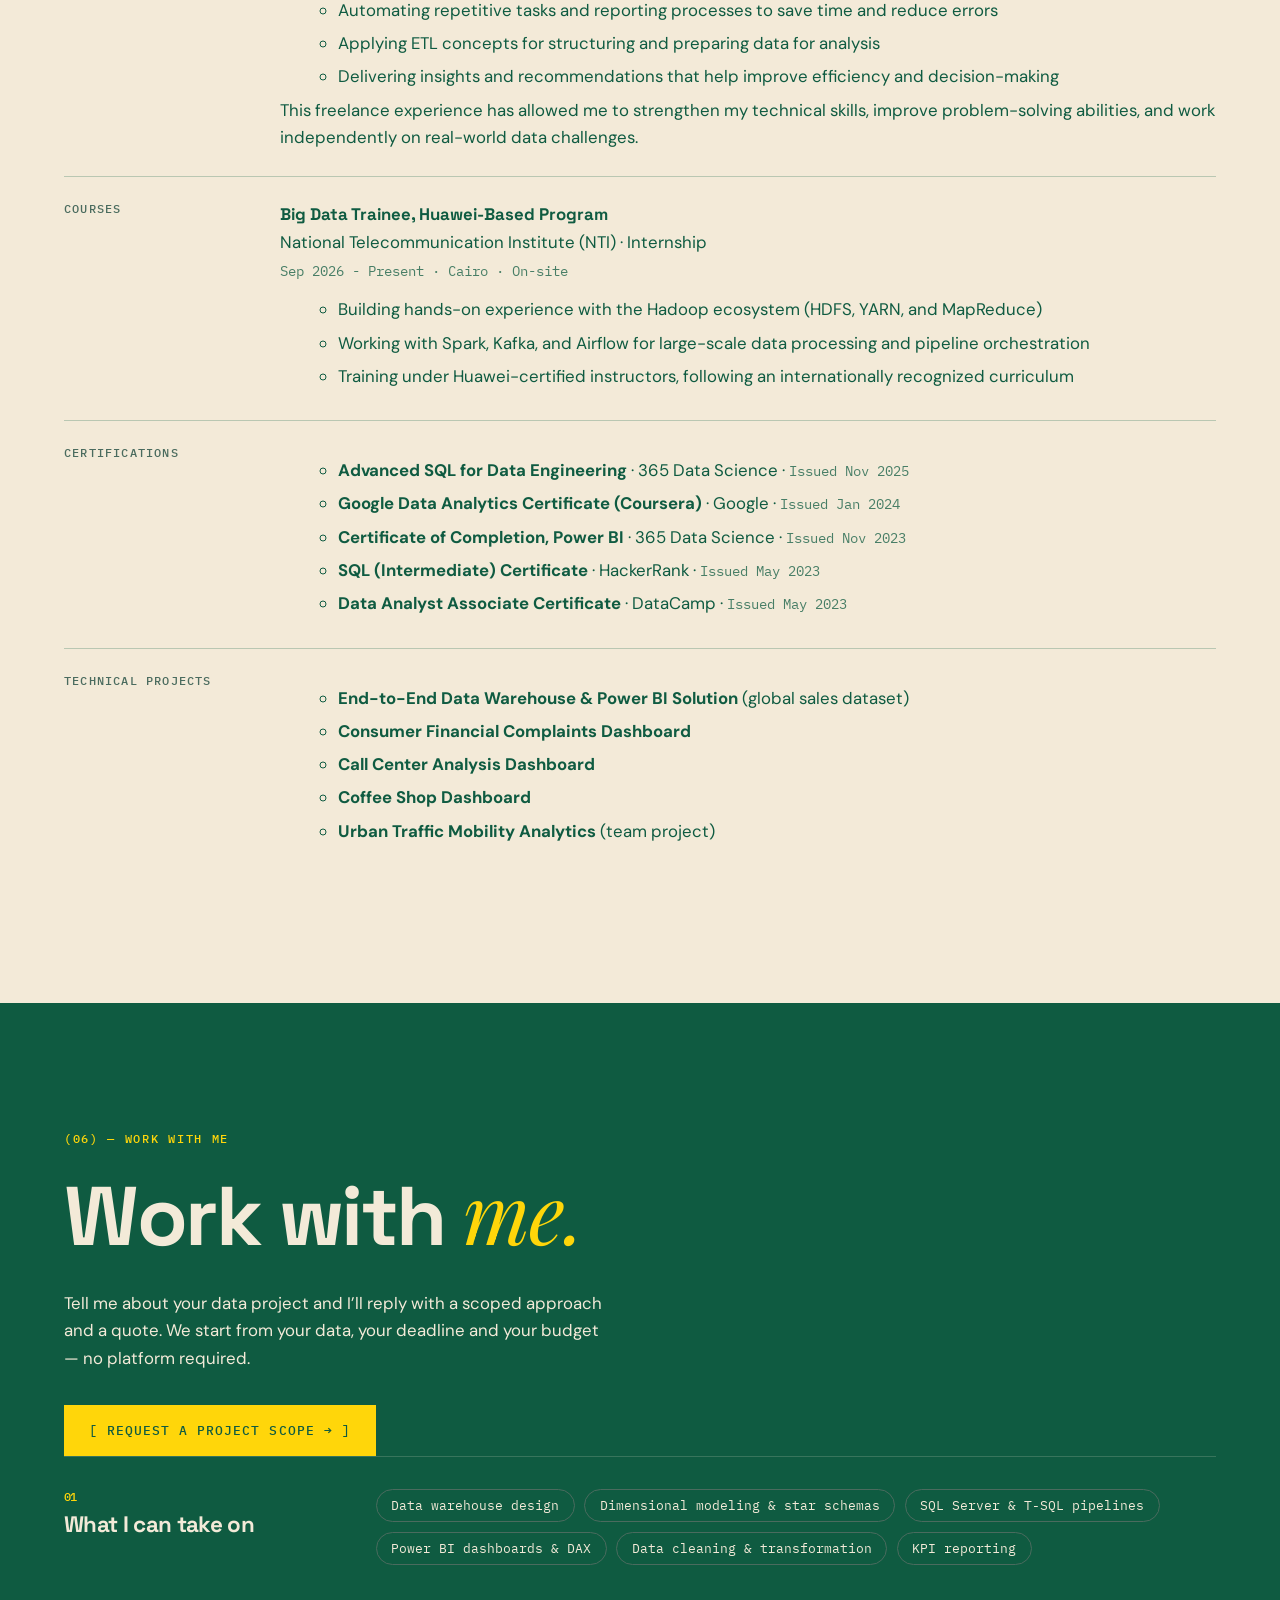
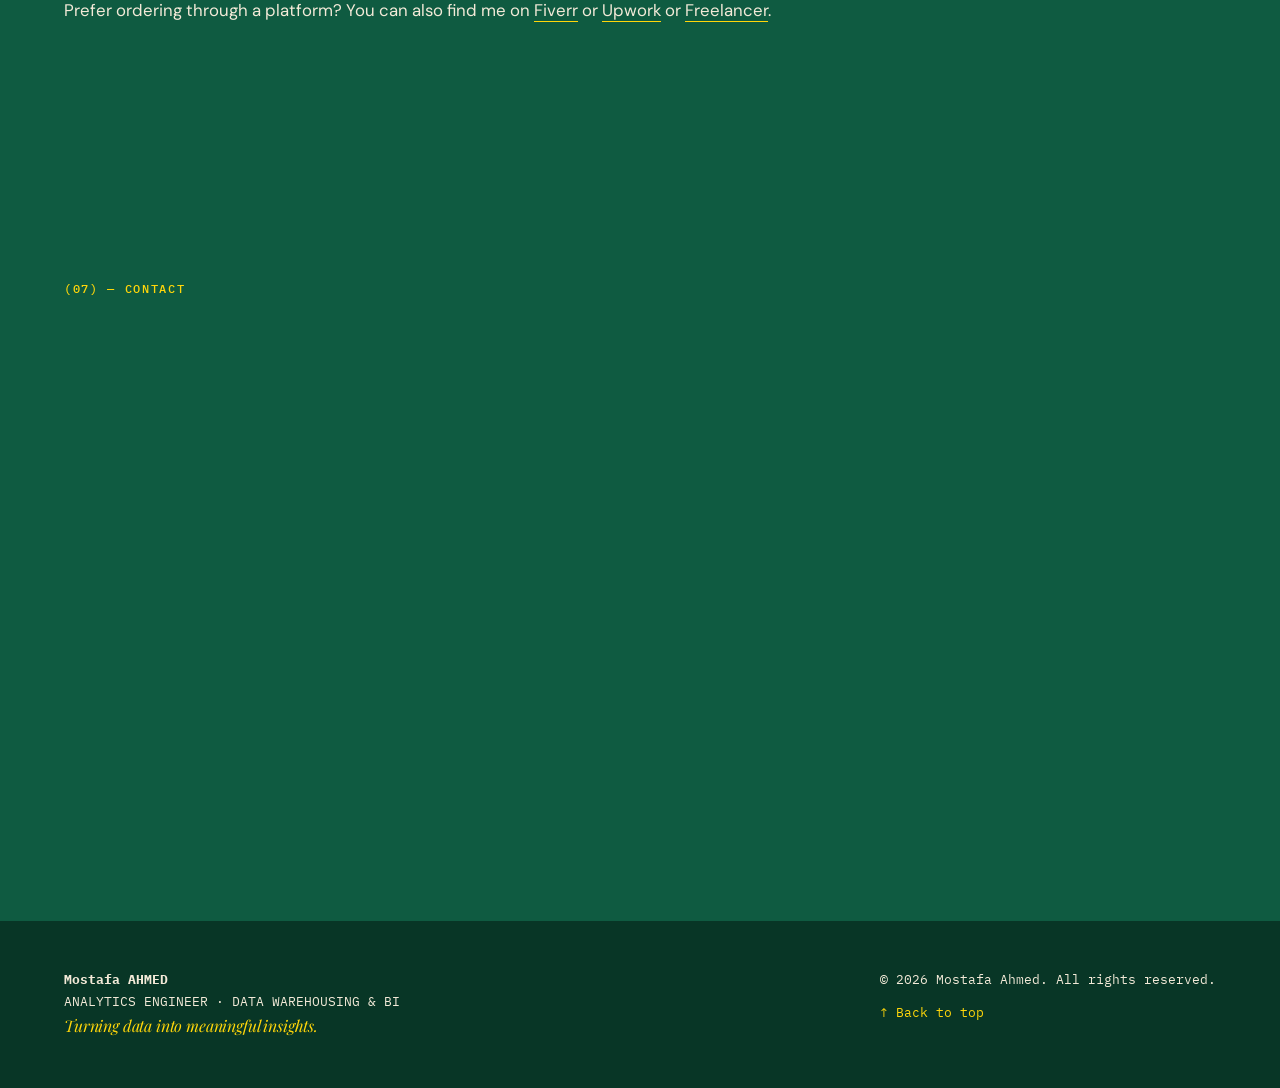
==== commit 2ec89d07: "Update index.html" ====
--- a/index.html
+++ b/index.html
@@ -91,9 +91,9 @@
 <span class="chip">Completed project · Power BI</span>
 <h3>Consumer Financial Complaints Analysis</h3>
 <p>Analyzed complaint trends, product and state-level patterns, and company response efficiency in Power BI, with custom KPIs for market share and reputation.</p><div class="mosaic">
-<img class="shot wide" src="assets/images/14-consumer-complaints-overview.jpg" alt="Consumer complaints Power BI dashboard, overview page" loading="lazy">
-<img class="shot" src="assets/images/15-consumer-complaints-geo.jpg" alt="Consumer complaints dashboard, geographical view with map" loading="lazy">
-<img class="shot" src="assets/images/16-consumer-complaints-product.jpg" alt="Consumer complaints dashboard, product view" loading="lazy">
+<img class="shot wide" src="[data-uri]" alt="Consumer complaints Power BI dashboard, overview page" loading="lazy">
+<img class="shot" src="[data-uri]" alt="Consumer complaints dashboard, geographical view with map" loading="lazy">
+<img class="shot" src="[data-uri]" alt="Consumer complaints dashboard, product view" loading="lazy">
 </div>
 <ul class="tags"><li>Power BI</li><li>DAX</li><li>Power Query</li><li>Data Analysis</li><li>KPI Reporting</li></ul>
 <p class="cta"><a class="btn ghost" href="https://github.com/mostafaahmed-20/Consumer_Financial_Complaints_Dashboard" target="_blank" rel="noopener">[ Source code ]</a></p>
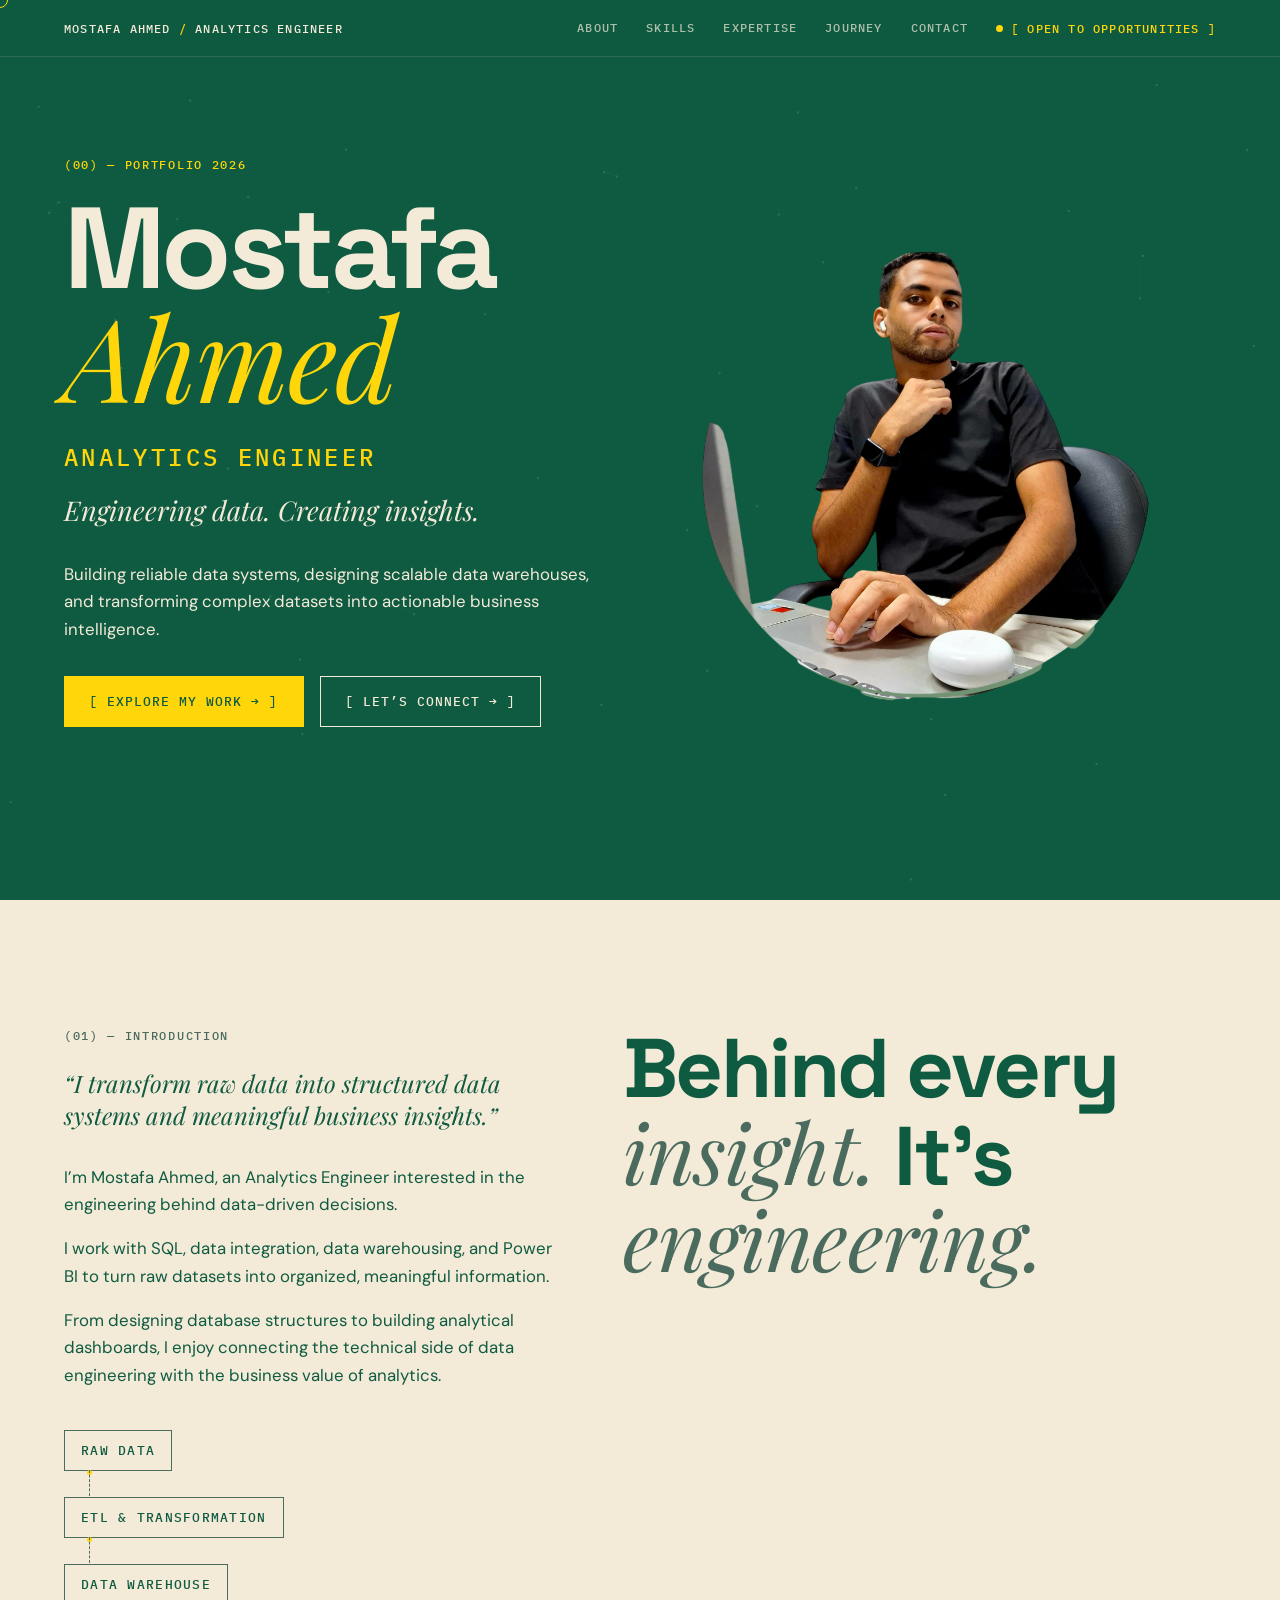
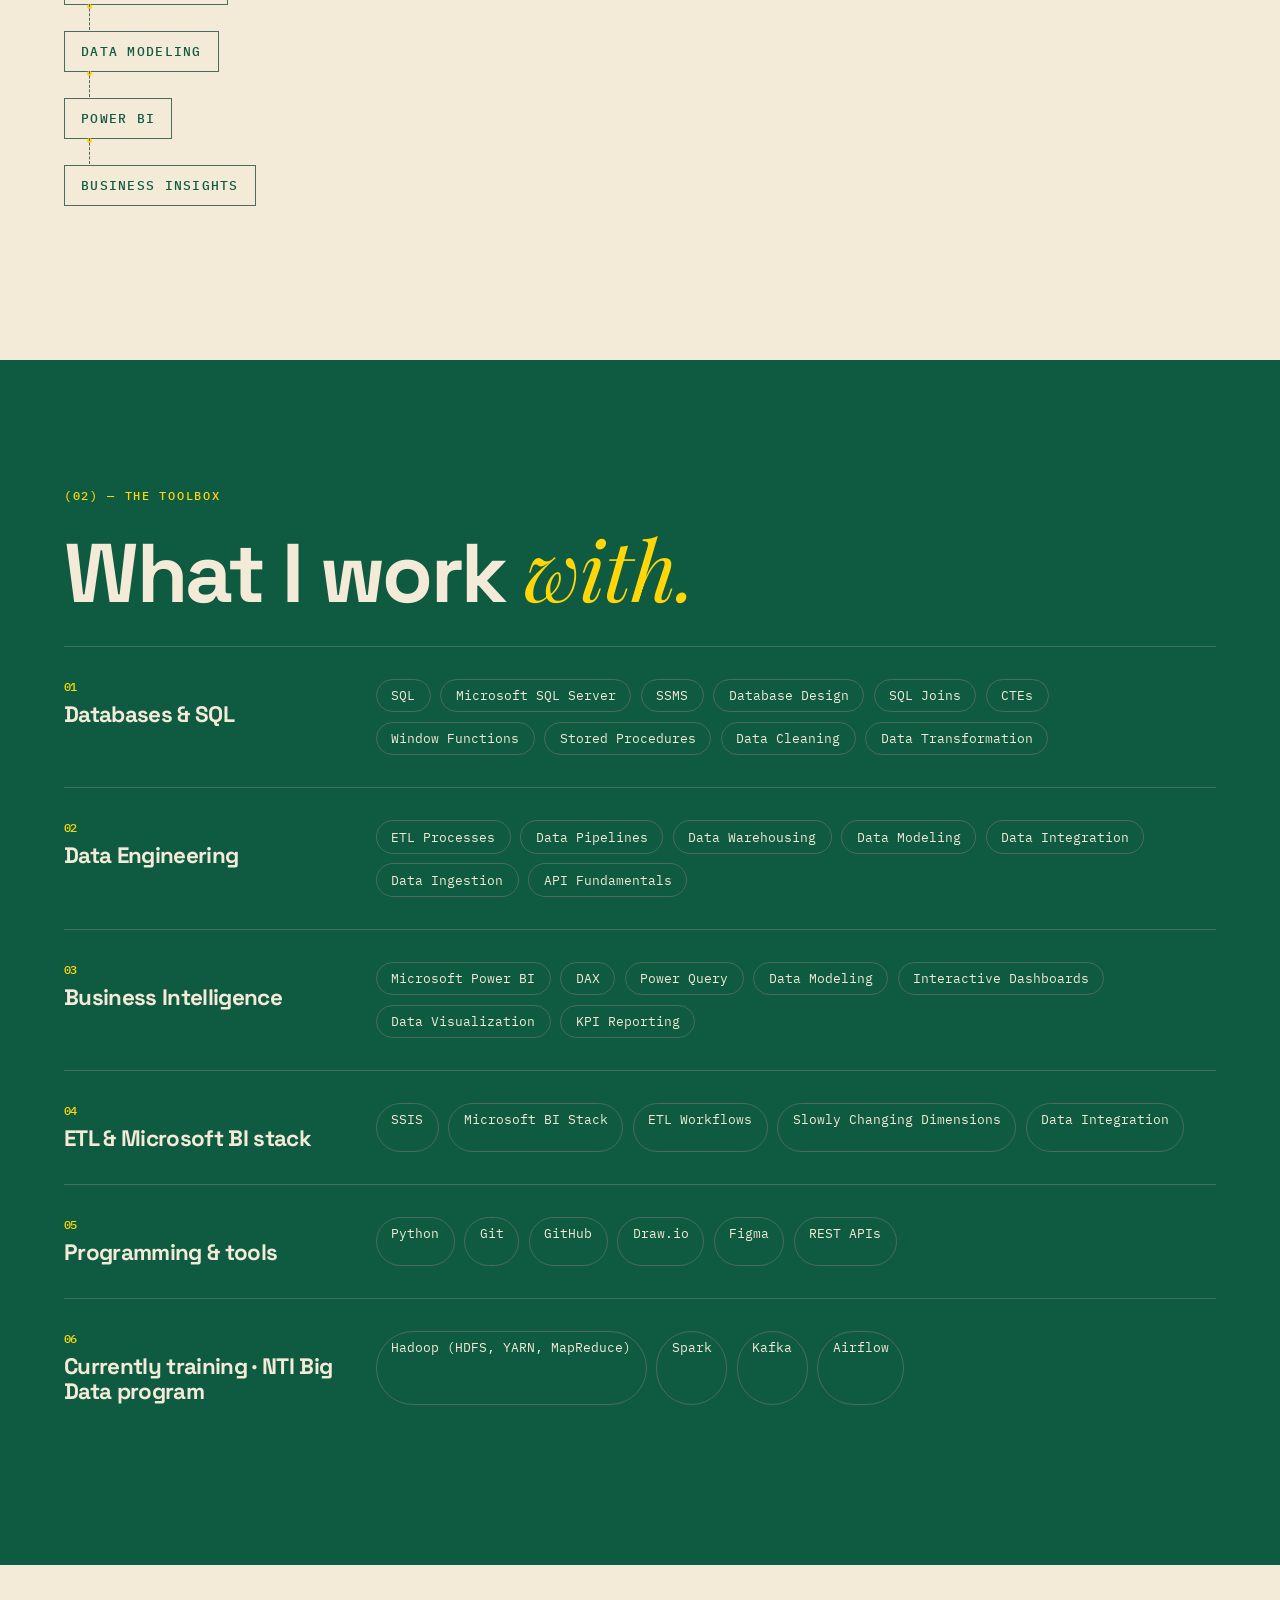
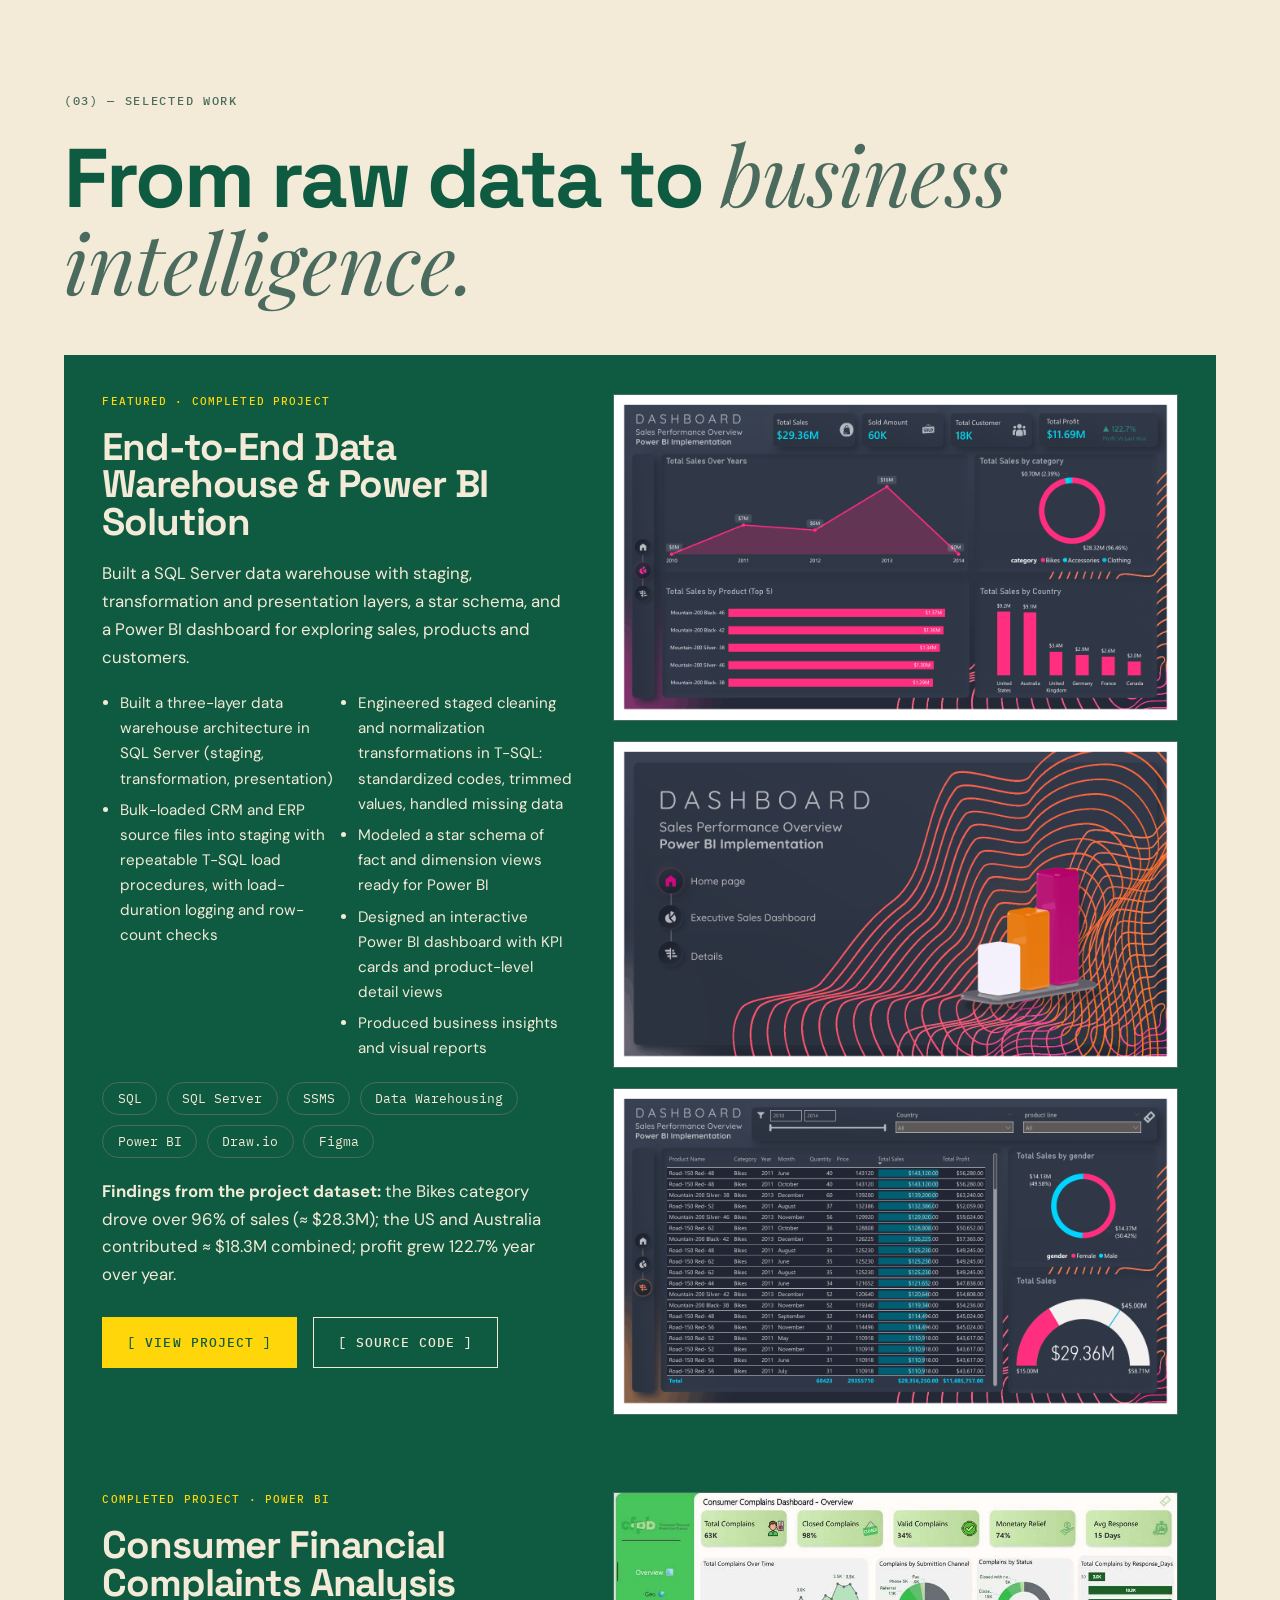
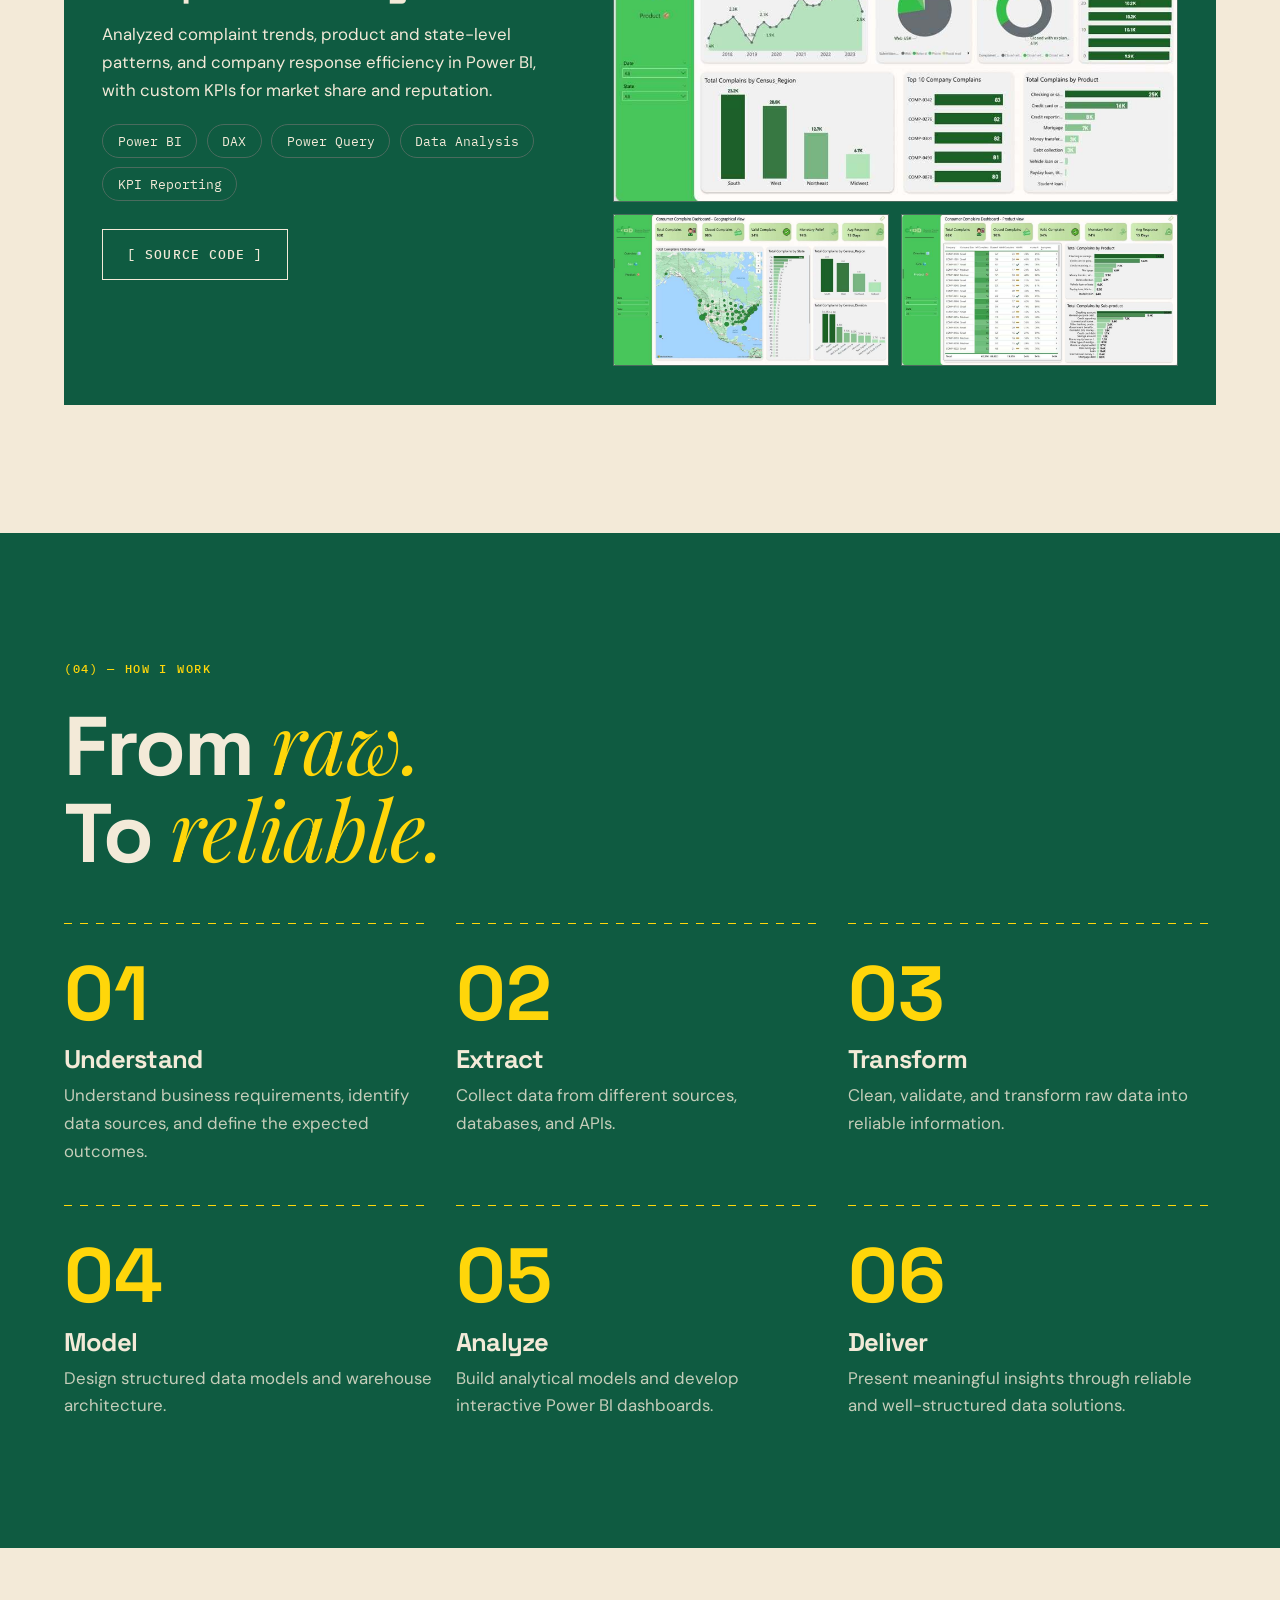
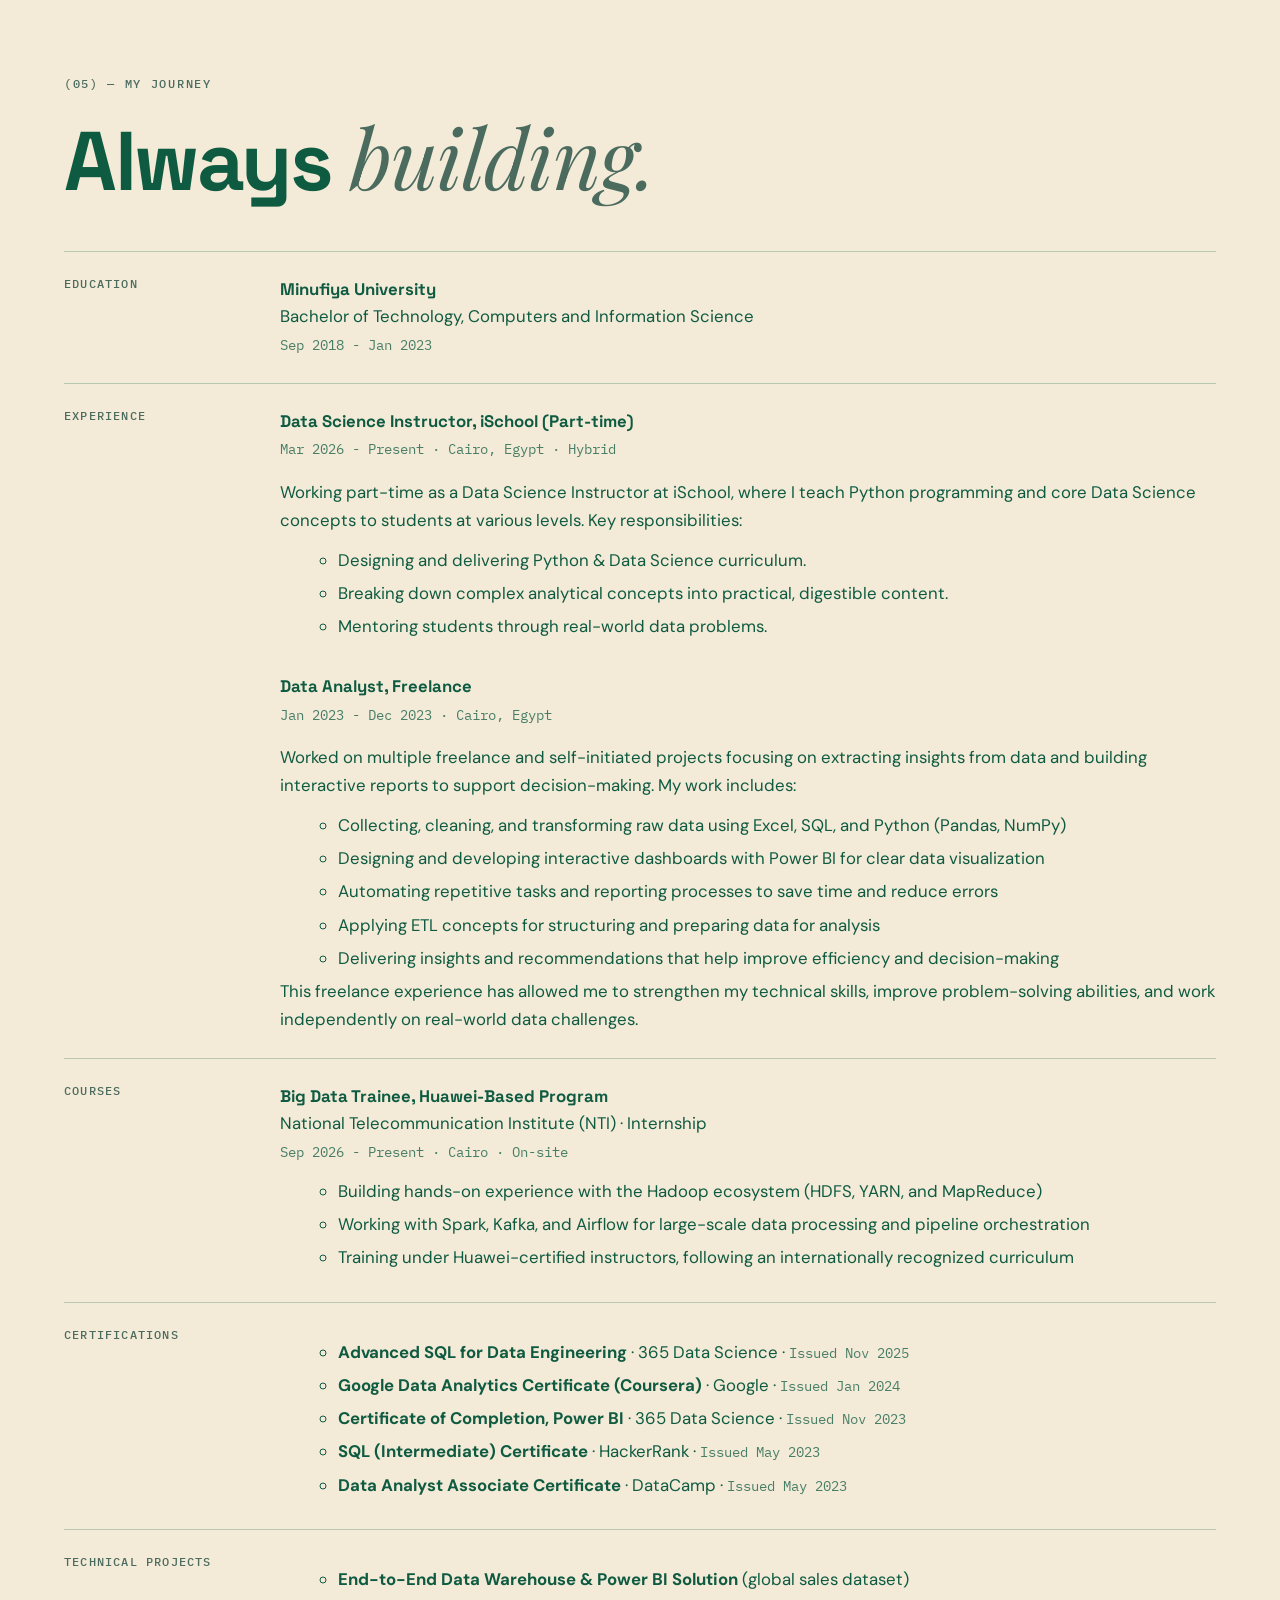
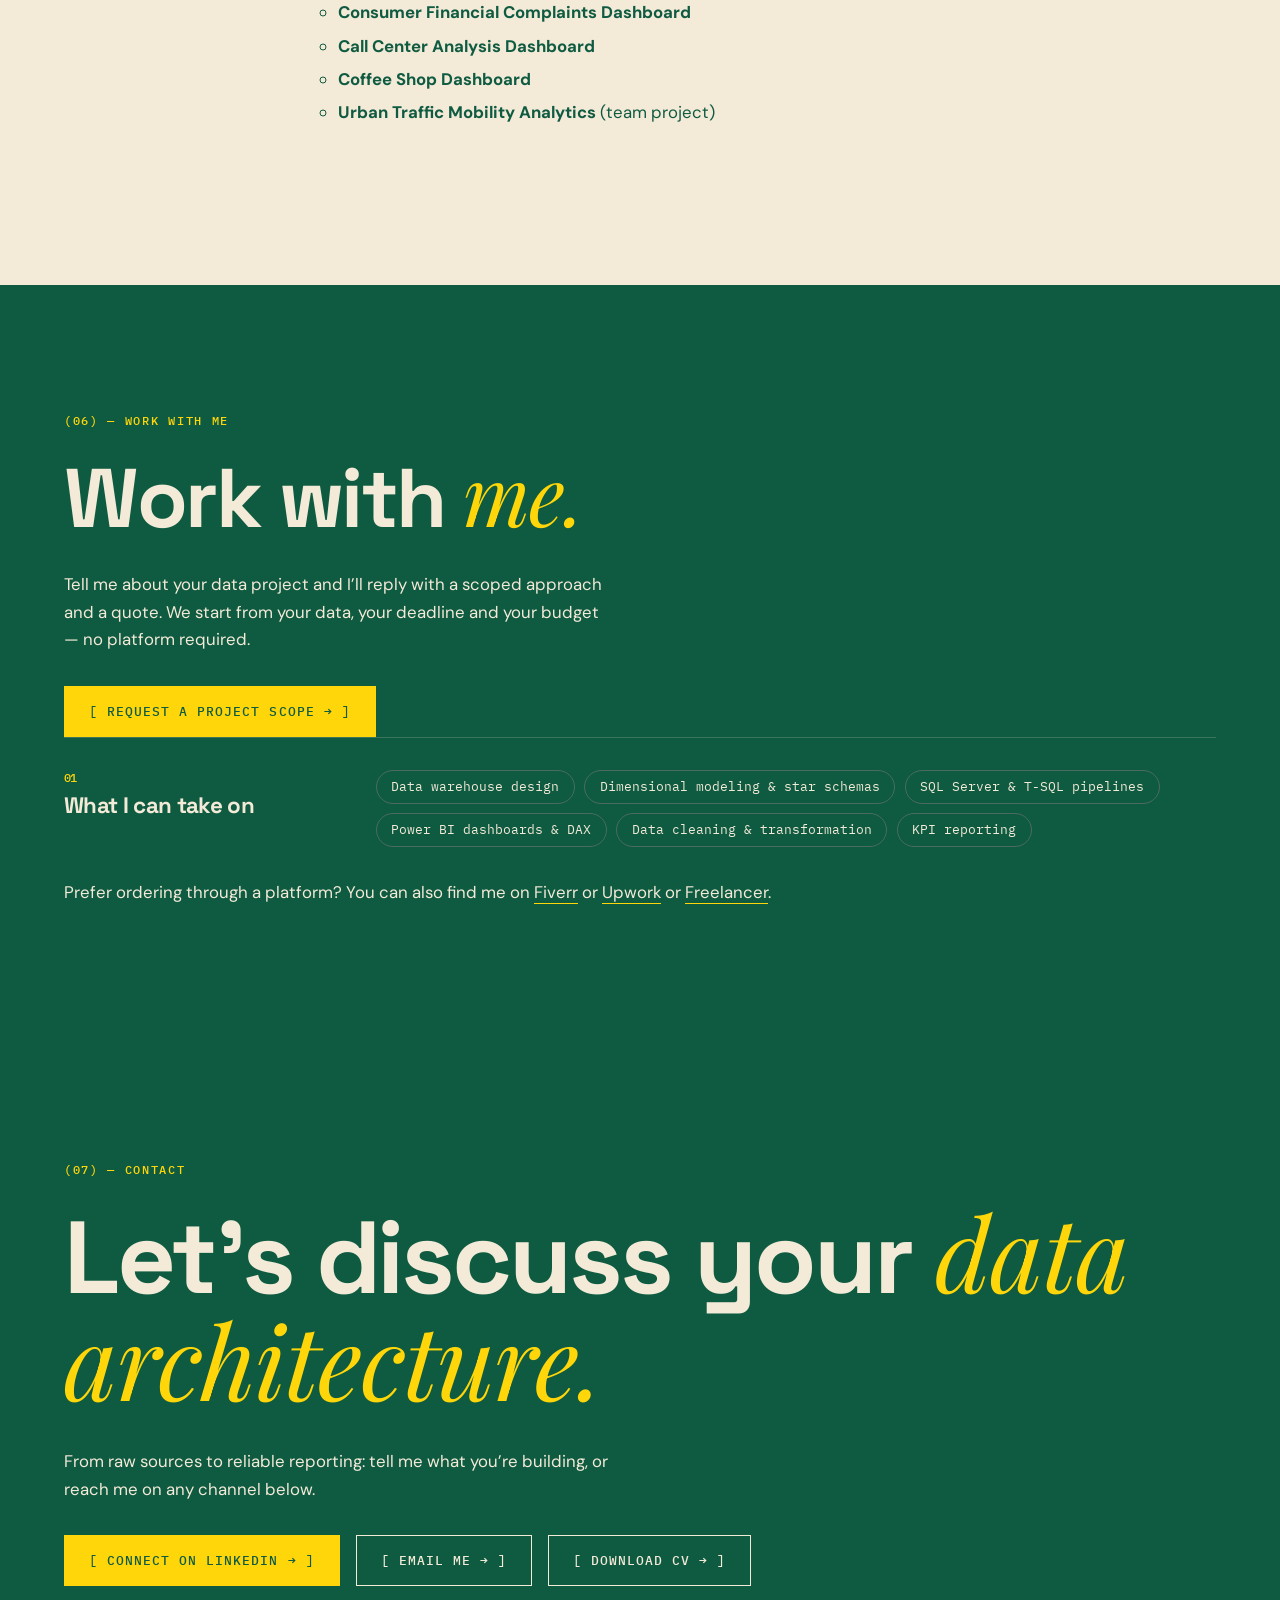
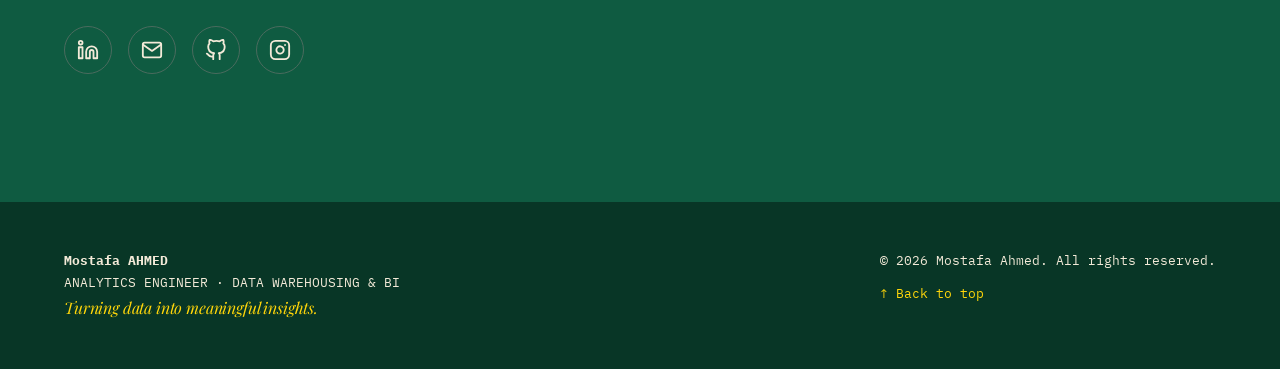
==== commit 76911b89: "Update print statement from 'Hello' to 'Goodbye'" ====
--- a/index.html
+++ b/index.html
@@ -22,7 +22,7 @@
 <a class="brand" href="#hero">Mostafa Ahmed <i>/</i> Analytics Engineer</a>
 <button id="menu" aria-expanded="false" aria-controls="nav">Menu</button>
 <nav id="nav" aria-label="Main">
-<a href="#about">About</a><a href="#projects">Expertise</a><a href="#expertise">Skills</a><a href="#journey">Journey</a><a href="#contact">Contact</a>
+<a href="#about">About</a><a href="#expertise">Skills</a><a href="#projects">Expertise</a><a href="#journey">Journey</a><a href="#contact">Contact</a>
 <span class="status"><b></b>[ Open to opportunities ]</span>
 </nav>
 </header>
@@ -87,16 +87,21 @@
 </div>
 </div>
 </article>
-<article class="card p2 rv">
+<article class="card feat rv">
+<div>
 <span class="chip">Completed project · Power BI</span>
 <h3>Consumer Financial Complaints Analysis</h3>
-<p>Analyzed complaint trends, product and state-level patterns, and company response efficiency in Power BI, with custom KPIs for market share and reputation.</p><div class="mosaic">
+<p>Analyzed complaint trends, product and state-level patterns, and company response efficiency in Power BI, with custom KPIs for market share and reputation.</p>
+<ul class="tags"><li>Power BI</li><li>DAX</li><li>Power Query</li><li>Data Analysis</li><li>KPI Reporting</li></ul>
+<p class="cta"><a class="btn ghost" href="https://github.com/mostafaahmed-20/Consumer_Financial_Complaints_Dashboard" target="_blank" rel="noopener">[ Source code ]</a></p>
+</div>
+<div>
+<div class="mosaic">
 <img class="shot wide" src="[data-uri]" alt="Consumer complaints Power BI dashboard, overview page" loading="lazy">
 <img class="shot" src="[data-uri]" alt="Consumer complaints dashboard, geographical view with map" loading="lazy">
 <img class="shot" src="[data-uri]" alt="Consumer complaints dashboard, product view" loading="lazy">
 </div>
-<ul class="tags"><li>Power BI</li><li>DAX</li><li>Power Query</li><li>Data Analysis</li><li>KPI Reporting</li></ul>
-<p class="cta"><a class="btn ghost" href="https://github.com/mostafaahmed-20/Consumer_Financial_Complaints_Dashboard" target="_blank" rel="noopener">[ Source code ]</a></p>
+</div>
 </article>
 </div>
 </section>
